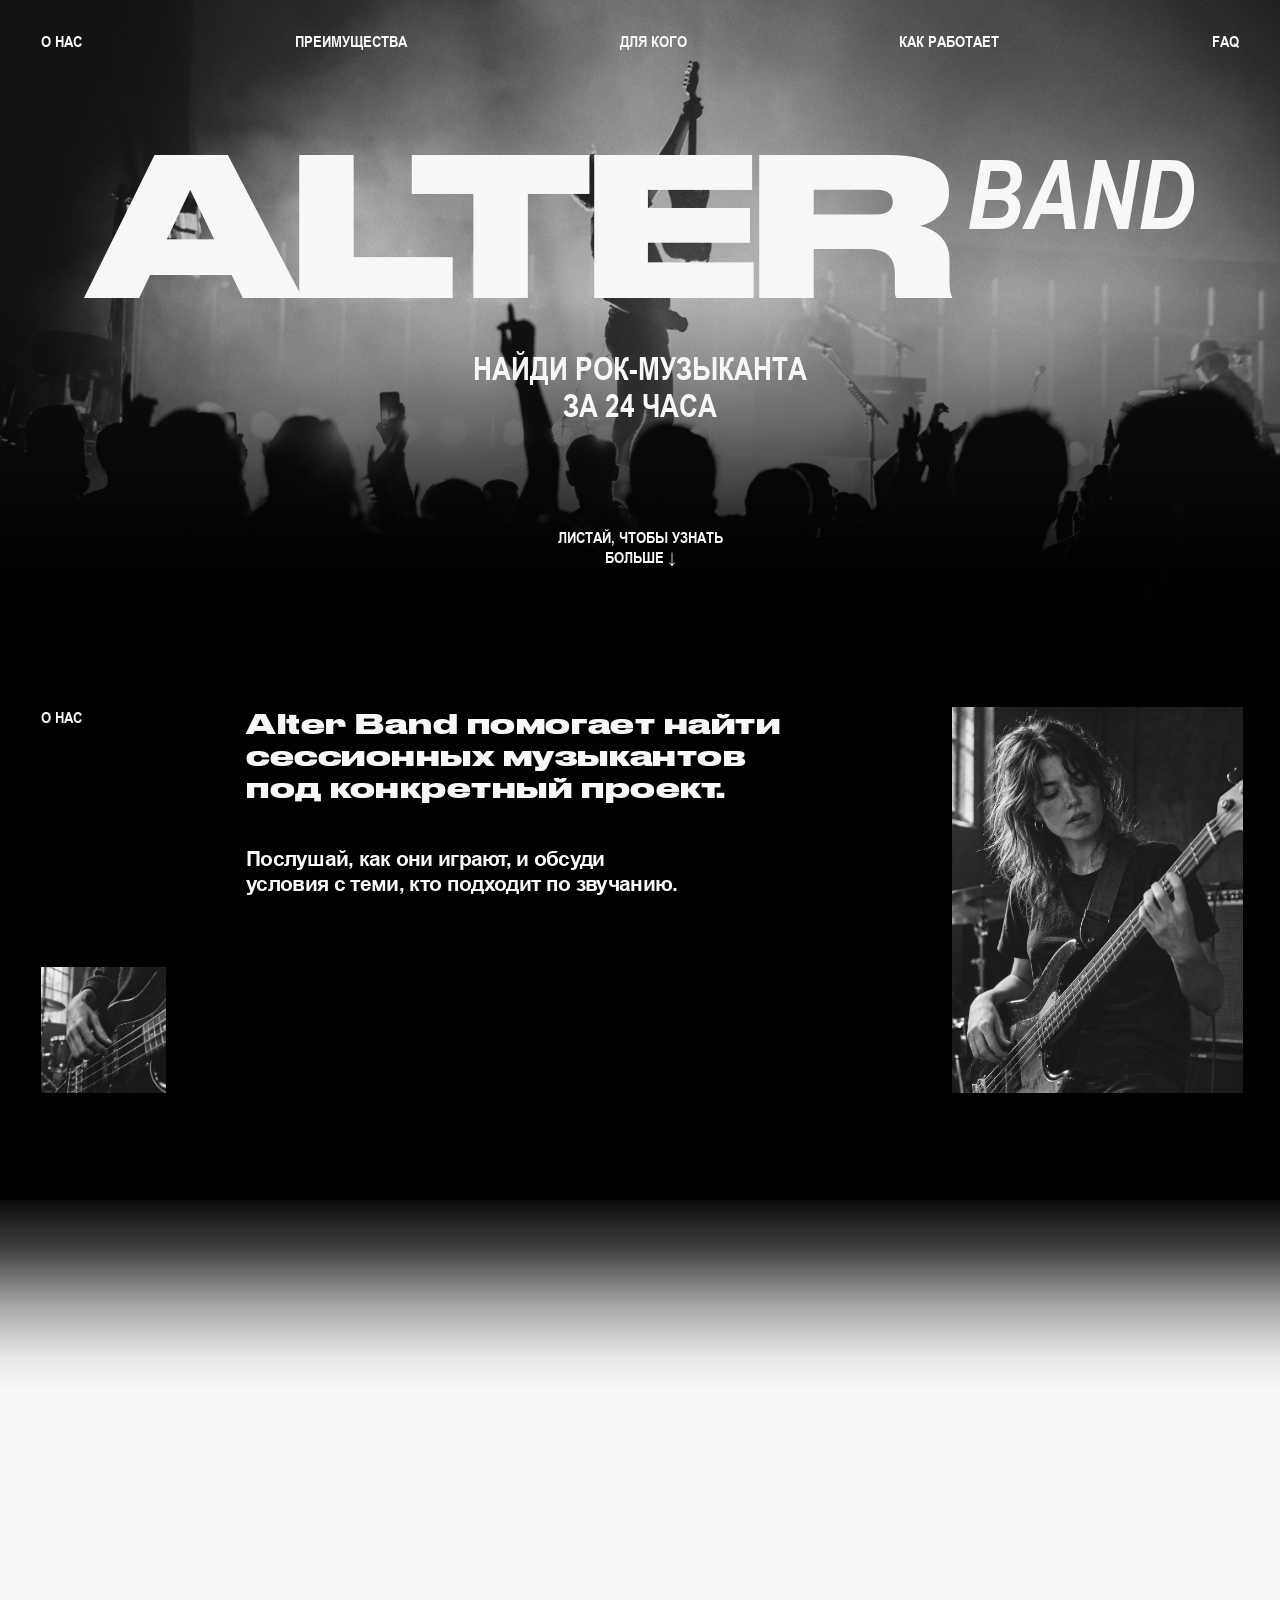
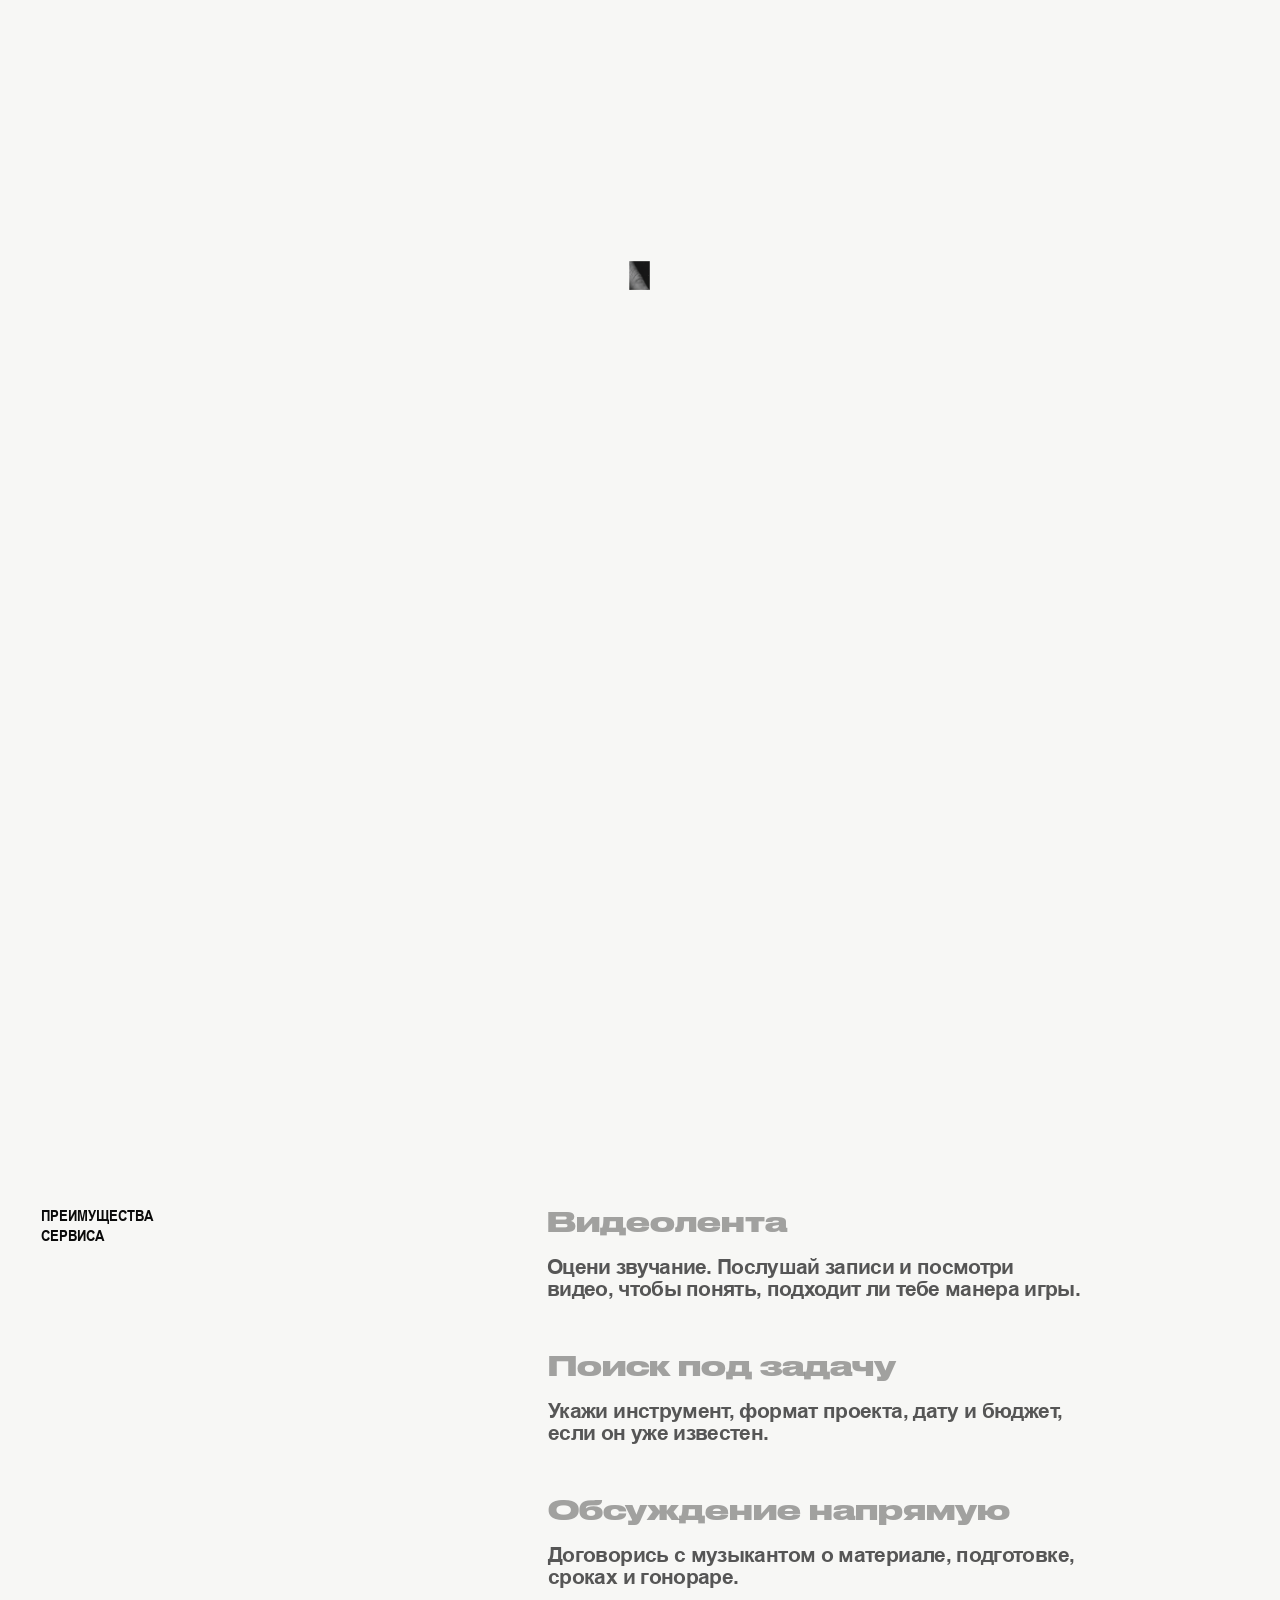
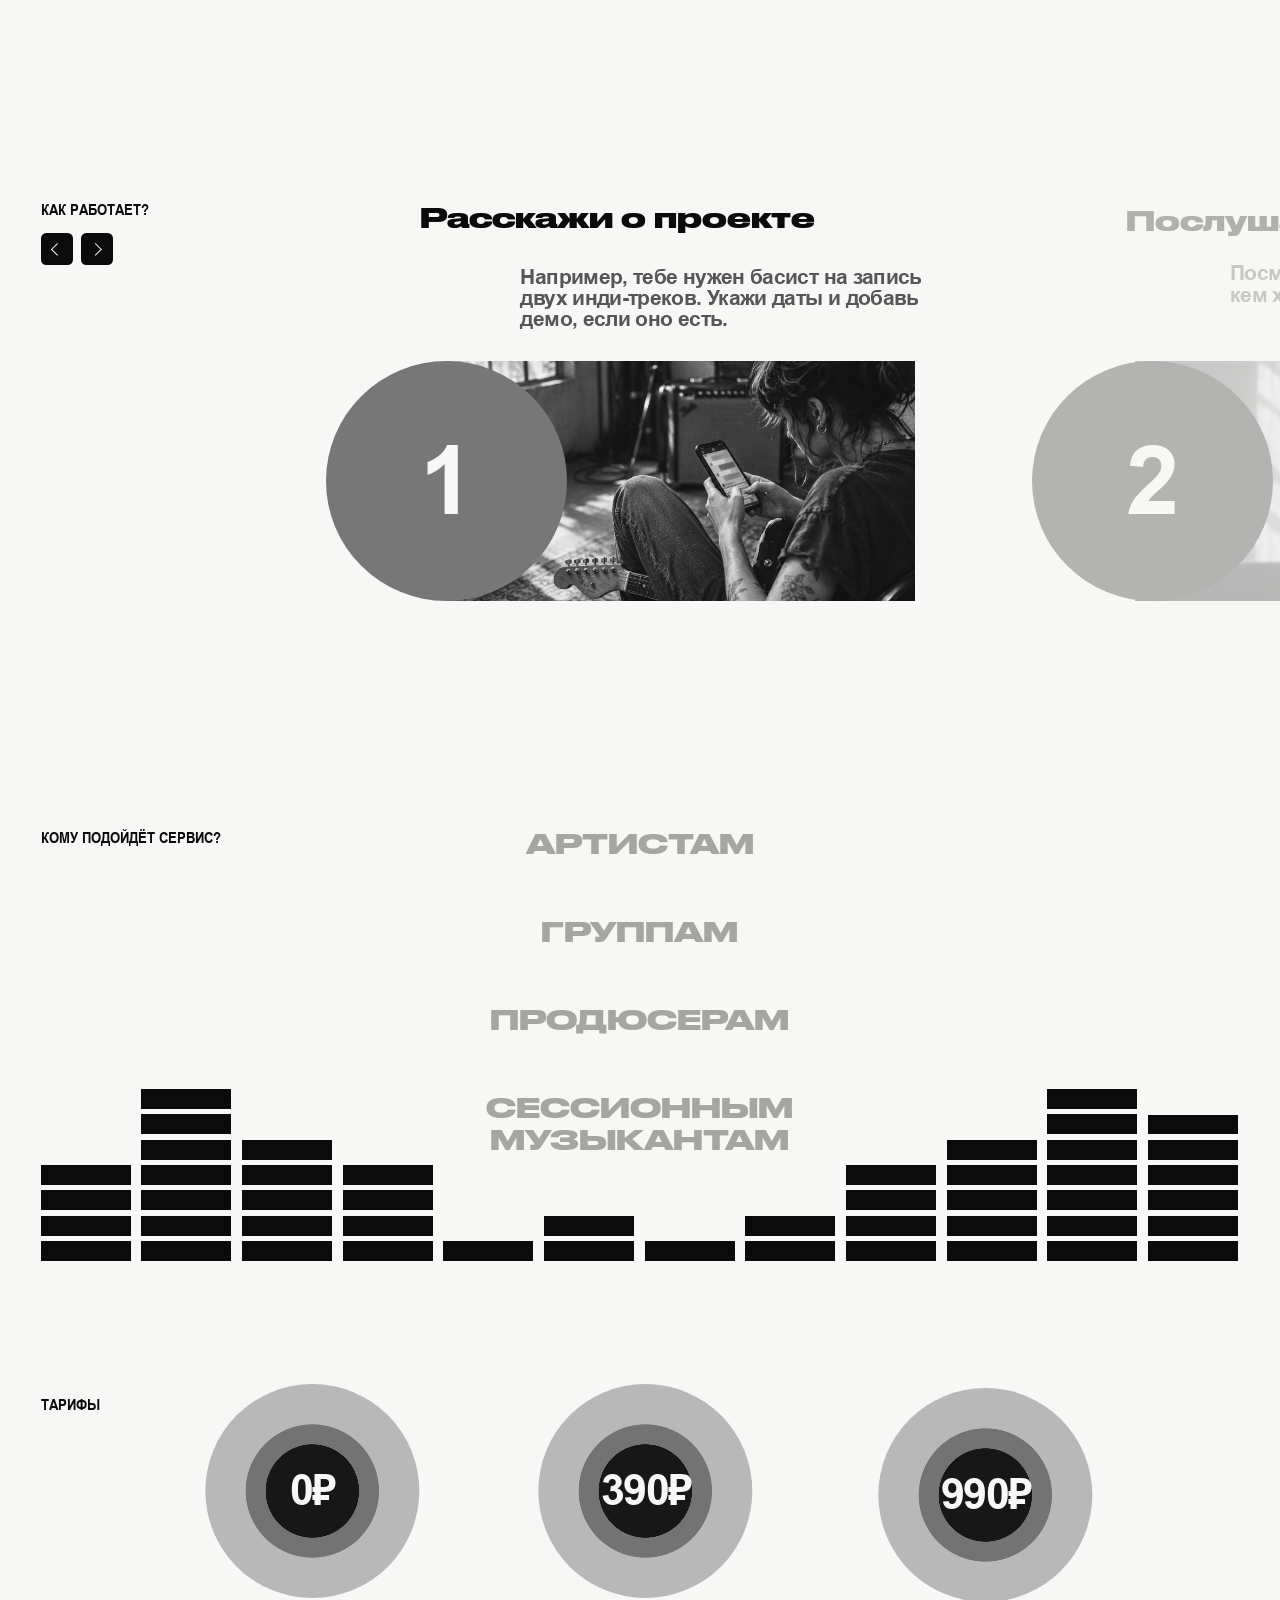
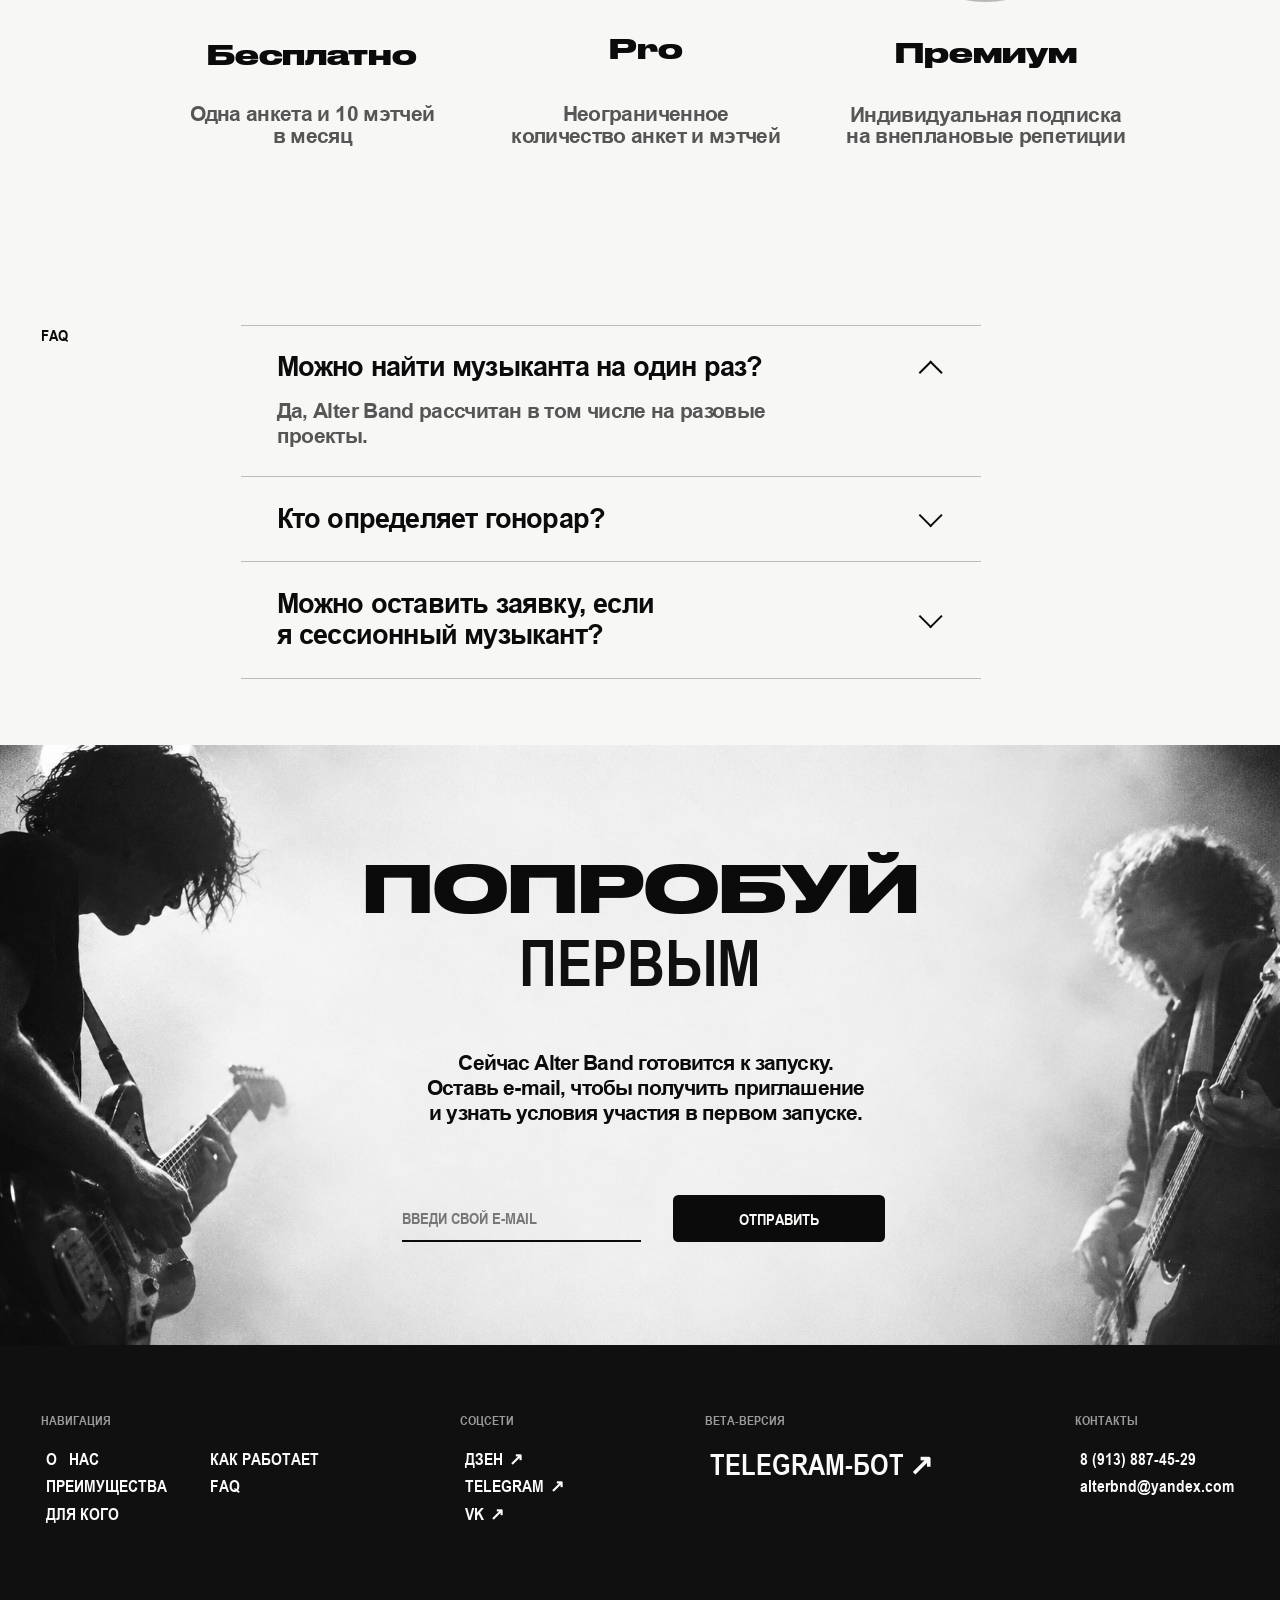
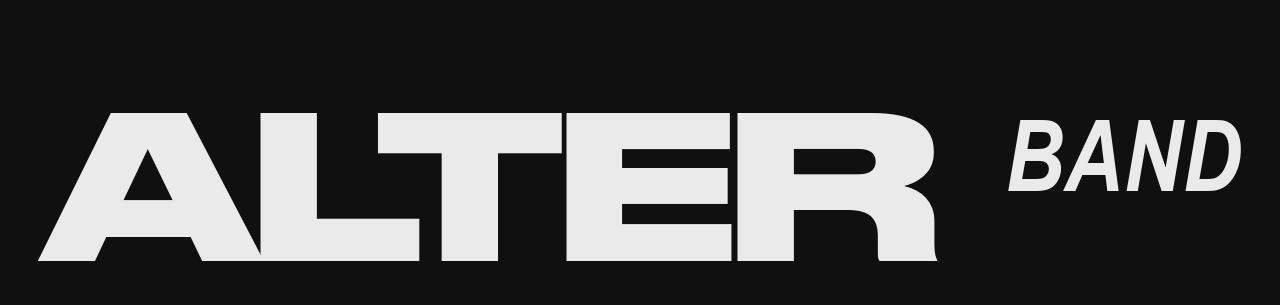
==== index.html @ c3a48824 "form" ====
<!doctype html>
<html lang="ru">
  <head>
    <meta charset="UTF-8" />
    <meta name="viewport" content="width=device-width, initial-scale=1.0" />
    <meta
      name="description"
      content="Alter Band помогает найти сессионного рок-музыканта для записи или концерта за 24 часа."
    />
    <link rel="canonical" href="https://alterband.ru/" />
    <link rel="icon" href="favicon.svg" type="image/svg+xml" />
    <link rel="stylesheet" href="style.css" />
    <title>Alter Band — поиск сессионных рок-музыкантов</title>
  </head>
  <body>
    <header class="hero" id="top">
      <nav class="nav container" aria-label="Основная навигация">
        <div class="nav__links" id="mobile-menu">
          <a href="#about">О нас</a>
          <a href="#benefits">Преимущества</a>
          <a href="#audience">Для кого</a>
          <a href="#process">Как работает</a>
          <a href="#faq">FAQ</a>
        </div>
        <div class="nav__actions">
          <a class="nav__cta" href="#signup">Попробовать</a>
          <button
            class="nav__toggle"
            type="button"
            aria-expanded="false"
            aria-controls="mobile-menu"
          >
            Меню
          </button>
        </div>
      </nav>
      <div class="hero__content container">
        <div class="wordmark" aria-label="Alter Band">
          <span>Alter</span><i>Band</i>
        </div>
        <h1>Найди рок-музыканта<br />за 24 часа</h1>
        <a class="hero__scroll" href="#about">Листай, чтобы узнать больше ↓</a>
        <button class="hero__listen" type="button" aria-label="Слушать">
          <span aria-hidden="true"></span>Слушать
        </button>
      </div>
    </header>

    <main>
      <section class="section section--dark" id="about">
        <div class="container section-grid">
          <p class="eyebrow">О нас</p>
          <div class="section-copy">
            <h2>
              <span>Alter Band помогает найти</span>
              <span>сессионных музыкантов</span>
              <span>под конкретный проект.</span>
            </h2>
            <p>
              <span>Послушай, как они играют, и обсуди</span>
              <span>условия с теми, кто подходит по звучанию.</span>
            </p>
          </div>
          <div class="about-images">
            <img class="about-images__detail" src="images/about-detail.png" alt="Музыкант на сцене" />
            <img class="about-images__main" src="images/about-musician.png" alt="Гитаристка выступает на сцене" />
          </div>
        </div>
      </section>

      <section class="section problem">
        <div class="problem__sticky">
          <div class="container problem__inner">
            <h2><span>Спасаем</span><span>концерты</span></h2>
            <div class="problem__media" role="img" aria-label="Гитарист выступает на концерте">
              <img src="images/about-detail.png" alt="" aria-hidden="true" />
              <img src="images/audience-musician.png" alt="" aria-hidden="true" />
              <img src="images/benefits-musician.png" alt="" aria-hidden="true" />
              <img class="is-current" src="images/concert-musician.png" alt="" aria-hidden="true" />
            </div>
            <p>Знакомые заняты. А концерт уже через неделю.... найти музыканта<br />и договориться всё ещё нужно.</p>
          </div>
        </div>
      </section>

      <section class="section" id="benefits">
        <div class="container">
          <p class="eyebrow">Преимущества<br />сервиса</p>
          <div class="features">
            <article class="feature feature--image">
              <img src="images/benefits-musician.png" alt="Музыкант играет на сцене" />
              <div>
                <h3>Видеолента</h3>
                <p>
                  <span>Оцени звучание. Послушай записи и посмотри</span>
                  <span>видео, чтобы понять, подходит ли тебе манера игры.</span>
                </p>
              </div>
            </article>
            <article class="feature">
              <img src="images/step-listen.png" alt="Музыкант играет на гитаре" />
              <h3>Поиск под задачу</h3>
              <p>Укажи инструмент, формат проекта, дату и бюджет, если он уже известен.</p>
            </article>
            <article class="feature">
              <img src="images/step-agreement.png" alt="Музыканты выступают вместе" />
              <h3>Обсуждение напрямую</h3>
              <p>Договорись с музыкантом о материале, подготовке, сроках и гонораре.</p>
            </article>
          </div>
        </div>
      </section>

      <section class="section" id="process">
        <div class="container">
          <p class="eyebrow">Как работает?</p>
          <div class="steps" tabindex="0" aria-label="Этапы работы сервиса">
            <article class="step">
              <span class="step__number">1</span>
              <h3>Расскажи о проекте</h3>
              <p>Например, тебе нужен басист на запись двух инди-треков. Укажи даты и добавь демо, если оно есть.</p>
              <img src="images/step-project.png" alt="Музыканты обсуждают проект" />
            </article>
            <article class="step">
              <span class="step__number">2</span>
              <h3>Послушай музыкантов</h3>
              <p>Посмотри примеры игры и выбери, с кем хочешь обсудить проект.</p>
              <img src="images/step-listen.png" alt="Музыкант играет на гитаре" />
            </article>
            <article class="step">
              <span class="step__number">3</span>
              <h3>Договорись об условиях</h3>
              <p>Сверьте даты, объём работы и гонорар.</p>
              <img src="images/step-agreement.png" alt="Рок-группа выступает на сцене" />
            </article>
          </div>
          <div class="slider-controls" aria-label="Управление слайдером">
            <button class="slider-control slider-control--prev" type="button" aria-label="Предыдущий этап"><span aria-hidden="true"></span></button>
            <button class="slider-control slider-control--next" type="button" aria-label="Следующий этап"><span aria-hidden="true"></span></button>
          </div>
        </div>
      </section>

      <section class="section section--dark" id="audience">
        <div class="container audience">
          <p class="eyebrow">Кому подойдёт сервис?</p>
          <div class="audience__content">
            <div class="audience__list">
              <p class="audience__option" data-image="images/audience-musician.png" data-alt="Артист выступает с микрофоном">Артистам</p>
              <p class="audience__option" data-image="images/concert-musician.png" data-alt="Гитарист выступает с группой">Группам</p>
              <p class="audience__option" data-image="images/about-musician.png" data-alt="Музыкант записывает басовую партию">Продюсерам</p>
              <p class="audience__option" data-image="images/benefits-musician.png" data-alt="Барабанщица играет на установке">Сессионным музыкантам</p>
            </div>
            <div class="audience__preview" aria-live="polite">
              <img src="images/audience-musician.png" alt="Артист выступает с микрофоном" />
            </div>
          </div>
          <div class="audience__equalizer" aria-hidden="true">
            <i style="--a: 4; --b: 6; --c: 5; --d: 7"></i><i style="--a: 7; --b: 5; --c: 6; --d: 4"></i><i style="--a: 5; --b: 7; --c: 4; --d: 6"></i>
            <i style="--a: 4; --b: 3; --c: 6; --d: 5"></i><i style="--a: 1; --b: 2; --c: 1; --d: 2"></i><i style="--a: 2; --b: 1; --c: 2; --d: 1"></i>
            <i style="--a: 1; --b: 2; --c: 1; --d: 2"></i><i style="--a: 2; --b: 1; --c: 2; --d: 1"></i><i style="--a: 4; --b: 6; --c: 3; --d: 5"></i>
            <i style="--a: 5; --b: 4; --c: 7; --d: 6"></i><i style="--a: 7; --b: 5; --c: 6; --d: 4"></i><i style="--a: 6; --b: 7; --c: 4; --d: 5"></i>
          </div>
        </div>
      </section>

      <section class="section" id="pricing">
        <div class="container">
          <p class="eyebrow">Тарифы</p>
          <div class="prices" tabindex="0" aria-label="Карусель тарифов">
            <article>
              <p class="price">0₽</p>
              <h3>Бесплатно</h3>
              <p>Одна анкета и 10 мэтчей<br />в месяц</p>
            </article>
            <article>
              <p class="price">390₽</p>
              <h3>Pro</h3>
              <p>Неограниченное<br />количество анкет и мэтчей</p>
            </article>
            <article>
              <p class="price">990₽</p>
              <h3>Премиум</h3>
              <p>Индивидуальная подписка<br />на внеплановые репетиции</p>
            </article>
          </div>
          <div class="pricing-controls" aria-label="Управление каруселью тарифов">
            <button class="pricing-control pricing-control--prev" type="button" aria-label="Предыдущий тариф"><span aria-hidden="true"></span></button>
            <button class="pricing-control pricing-control--next" type="button" aria-label="Следующий тариф"><span aria-hidden="true"></span></button>
          </div>
        </div>
      </section>

      <section class="section" id="faq">
        <div class="container faq">
          <p class="eyebrow">FAQ</p>
          <details name="faq" open>
            <summary>Можно найти музыканта на один раз?</summary>
            <p>Да, Alter Band рассчитан в том числе на разовые проекты.</p>
          </details>
          <details name="faq">
            <summary>Кто определяет гонорар?</summary>
            <p>Артист и музыкант обсуждают сумму и условия оплаты напрямую.</p>
          </details>
          <details name="faq">
            <summary>Можно оставить заявку, если<br />я сессионный музыкант?</summary>
            <p>Да. Оставь свои контакты, и мы расскажем об условиях участия в первом запуске.</p>
          </details>
        </div>
      </section>

      <section class="signup" id="signup">
        <img src="images/signup-background.png" alt="Музыканты выступают на сцене" />
        <div class="signup__content container">
          <h2><strong>Попробуй</strong><span>Первым</span></h2>
          <p>Сейчас Alter Band готовится к запуску.<br />Оставь e-mail, чтобы получить приглашение<br />и узнать условия участия в первом запуске.</p>
          <form
            class="signup__form"
            action="https://formspree.io/f/myewknar"
            method="post"
            novalidate
          >
            <label class="sr-only" for="email">E-mail</label>
            <input id="email" name="email" type="email" autocomplete="email" aria-describedby="form-status" placeholder="Введи свой e-mail" required />
            <button type="submit">Отправить</button>
            <p class="form-status" id="form-status" aria-live="polite"></p>
          </form>
        </div>
      </section>
    </main>

    <footer class="footer">
      <div class="footer__links">
        <nav class="footer__nav" aria-label="Навигация в подвале">
          <p>Навигация</p>
          <div class="footer__nav-columns">
            <div>
              <a href="#about">О&nbsp; нас</a>
              <a href="#benefits">Преимущества</a>
              <a href="#audience">Для кого</a>
            </div>
            <div>
              <a href="#process">Как работает</a>
              <a href="#faq">FAQ</a>
            </div>
          </div>
        </nav>
        <div class="footer__socials">
          <p>Соцсети</p>
          <a href="https://dzen.ru/id/6ae25464f3d703645be7f0e9" target="_blank" rel="noopener noreferrer">Дзен <span aria-hidden="true">↗</span></a>
          <a href="https://web.telegram.org/a/#-1004344284342" target="_blank" rel="noopener noreferrer">Telegram <span aria-hidden="true">↗</span></a>
          <a href="https://vk.ru/alter_band" target="_blank" rel="noopener noreferrer">VK <span aria-hidden="true">↗</span></a>
        </div>
        <div class="footer__beta">
          <p>Beta-версия</p>
          <a class="footer__beta-link" href="https://web.telegram.org/a/#9233189927" target="_blank" rel="noopener noreferrer">Telegram-бот <span aria-hidden="true">↗</span></a>
        </div>
        <div class="footer__contacts">
          <p>Контакты</p>
          <a href="tel:+79138874529">8 (913) 887-45-29</a>
          <a href="mailto:alterbnd@yandex.com">alterbnd@yandex.com</a>
        </div>
      </div>
      <a class="footer__logo" href="#top" aria-label="Alter Band, наверх"><span>Alter</span><i>Band</i></a>
    </footer>

    <a class="compact-logo" href="#top" aria-label="Alter Band, наверх">
      <img src="images/logo.svg" alt="" />
    </a>
    <span class="custom-cursor" aria-hidden="true"></span>
    <script src="script.js"></script>
  </body>
</html>
---- style.css ----
@font-face {
  font-family: 'Druk Wide Cyr';
  src:
    url('fonts/drukwidecyr-bold.woff2') format('woff2'),
    url('fonts/drukwidecyr-bold.woff') format('woff');
  font-weight: 700;
  font-style: normal;
  font-display: swap;
}

@font-face {
  font-family: 'Arial Narrow';
  src:
    url('fonts/arialnarrow_bold.woff2') format('woff2'),
    url('fonts/arialnarrow_bold.woff') format('woff');
  font-weight: 700;
  font-style: normal;
  font-display: swap;
}

@font-face {
  font-family: 'Arial';
  src: url('fonts/arialBold.woff') format('woff');
  font-weight: 700;
  font-style: normal;
  font-display: swap;
}

@font-face {
  font-family: 'Arial Narrow';
  src:
    url('fonts/arialnarrow_bolditalic.woff2') format('woff2'),
    url('fonts/arialnarrow_bolditalic.woff') format('woff');
  font-weight: 700;
  font-style: italic;
  font-display: swap;
}

:root {
  --black: #0b0b0b;
  --white: #f7f7f5;
  --gray: #b8b8b5;
  --line: #d8d8d4;
  --max: 1180px;
  --page-gutter: 3.1770833vw;
}

* {
  box-sizing: border-box;
}

html {
  scroll-behavior: smooth;
}

body {
  margin: 0;
  color: var(--black);
  background-color: var(--white);
  font-family: Arial, sans-serif;
  font-weight: 700;
}

h1,
h2,
h3,
.wordmark {
  font-family: 'Druk Wide Cyr', Arial, sans-serif;
  font-weight: 700;
}

img {
  display: block;
  max-width: 100%;
  border-radius: 0;
}

a {
  color: inherit;
  text-decoration: none;
}

.custom-cursor {
  --cursor-x: -100px;
  --cursor-y: -100px;
  --cursor-scale: 1;
  position: fixed;
  top: 0;
  left: 0;
  z-index: 2147483647;
  display: none;
  width: 32px;
  height: 32px;
  background: #fff;
  border-radius: 50%;
  opacity: 0;
  pointer-events: none;
  transform: translate3d(var(--cursor-x), var(--cursor-y), 0)
    translate(-50%, -50%) scale(var(--cursor-scale));
  transform-origin: center;
  transition: opacity 120ms ease;
  mix-blend-mode: difference;
  clip-path: circle(50%);
  will-change: transform;
}

@media (hover: hover) and (pointer: fine) {
  html.custom-cursor-active,
  html.custom-cursor-active body,
  html.custom-cursor-active body * {
    cursor: none !important;
  }

  .custom-cursor {
    display: block;
  }

  .custom-cursor.is-visible {
    opacity: 1;
  }

  .custom-cursor.is-down {
    --cursor-scale: 0.72;
  }
}

button,
input {
  font: inherit;
}

.container {
  width: calc(100% - var(--page-gutter) - var(--page-gutter));
  max-width: none;
  margin-inline: auto;
}

.nav {
  position: relative;
  z-index: 5;
  display: flex;
  justify-content: space-between;
  gap: 24px;
  padding-block: 28px;
  font-family: 'Arial Narrow', Arial, sans-serif;
  font-size: 13px;
  font-weight: 700;
  text-transform: uppercase;
}

.nav__links {
  display: contents;
}

.nav__toggle {
  display: none;
}

.nav__actions {
  display: none;
}

.compact-logo {
  position: fixed;
  top: 24px;
  left: var(--page-gutter);
  z-index: 49;
  display: flex;
  width: 180px;
  color: #fff;
  opacity: 0;
  visibility: hidden;
  transform: scale(0.7);
  transform-origin: left center;
  mix-blend-mode: difference;
  transition:
    opacity 180ms ease,
    visibility 180ms ease,
    transform 240ms ease;
  pointer-events: none;
}

.compact-logo img {
  width: 100%;
  height: auto;
}

.hero {
  position: relative;
  height: 46.875vw;
  min-height: 0;
  overflow: hidden;
  color: var(--white);
  background-color: var(--black);
  background-image: url('images/backSection1.png');
  background-position: center;
  background-repeat: no-repeat;
  background-size: cover;
}

.hero::after {
  display: none;
}

.hero__image,
.hero__overlay {
  position: absolute;
  inset: 0;
  width: 100%;
  height: 100%;
  object-fit: cover;
}

.hero__overlay {
  opacity: 0.72;
}

.hero__content {
  position: absolute;
  inset: 0;
  z-index: 2;
  display: block;
  width: 100%;
  max-width: none;
  min-height: 0;
  margin: 0;
  text-align: center;
}

.wordmark {
  display: flex;
  align-items: flex-start;
  justify-content: center;
  font-weight: 700;
  line-height: 0.78;
  text-transform: uppercase;
}

.wordmark span {
  font-size: clamp(5.5rem, 18vw, 14rem);
  letter-spacing: -0.09em;
}

.wordmark i {
  font-family: 'Arial Narrow', Arial, sans-serif;
  margin: 0.1em 0 0 0.12em;
  font-size: clamp(1.7rem, 5vw, 4.5rem);
}

.hero .wordmark {
  position: absolute;
  top: 8.0729167vw;
  left: 6.8229167vw;
  display: block;
  font-weight: 700;
  line-height: normal;
  text-align: left;
  text-transform: uppercase;
}

.hero .wordmark span {
  display: block;
  font-size: 14.9903125vw;
  line-height: normal;
  letter-spacing: -0.7495156vw;
}

.hero .wordmark i {
  position: absolute;
  top: 2.859375vw;
  left: 68.6182292vw;
  font-family: 'Arial Narrow', Arial, sans-serif;
  width: 17.6840104vw;
  margin: 0;
  font-size: 7.4673958vw;
  line-height: normal;
}

.hero h1 {
  position: absolute;
  top: 27.3598958vw;
  left: 50%;
  width: max-content;
  margin: 0;
  transform: translateX(-50%);
  font-family: 'Arial Narrow', Arial, sans-serif;
  font-size: 2.5vw;
  line-height: normal;
  text-transform: uppercase;
}

.hero__scroll {
  position: absolute;
  top: 41.1458333vw;
  left: 50%;
  width: 17.34375vw;
  transform: translateX(-50%);
  font-family: 'Arial Narrow', Arial, sans-serif;
  font-size: 1.25vw;
  line-height: normal;
  font-weight: 700;
  text-transform: uppercase;
}

.hero__listen {
  position: absolute;
  top: 41.3541667vw;
  left: 88.75vw;
  display: none;
  align-items: center;
  justify-content: center;
  gap: 0.625vw;
  width: 8.75vw;
  height: 2.4479167vw;
  padding: 0;
  border: 0;
  border-radius: 0.4166667vw;
  color: var(--black);
  background: #ccc;
  font-family: 'Arial Narrow', Arial, sans-serif;
  font-size: 1.25vw;
  font-weight: 700;
  text-transform: uppercase;
  cursor: pointer;
  transition:
    color 180ms ease,
    background-color 180ms ease,
    transform 180ms ease;
}

@media (hover: hover) and (pointer: fine) {
  .hero__listen:hover {
    color: var(--white);
    background: var(--black);
    transform: translateX(-50%) translateY(-2px);
  }
}

.hero__listen span {
  width: 0;
  height: 0;
  border-top: 0.6510417vw solid transparent;
  border-bottom: 0.6510417vw solid transparent;
  border-left: 1.09375vw solid var(--black);
}

.hero .nav {
  position: absolute;
  top: 2.3958333vw;
  right: var(--page-gutter);
  left: var(--page-gutter);
  z-index: 5;
  width: auto;
  max-width: none;
  margin: 0;
  padding: 0;
  transform: none;
  font-size: 1.25vw;
  line-height: normal;
}

@media (min-width: 601px) {
  .hero .nav.is-compact {
    position: fixed;
    top: 24px;
    right: var(--page-gutter);
    left: auto;
    z-index: 50;
    display: block;
    width: auto;
    transform: none;
  }

  .hero .nav.is-compact .nav__links {
    position: absolute;
    top: calc(100% + 10px);
    right: 0;
    display: flex;
    width: 290px;
    padding: 22px;
    border: 1px solid rgb(0 0 0 / 14%);
    border-radius: 8px;
    color: var(--black);
    background: #f0efeb;
    flex-direction: column;
    gap: 0;
    opacity: 0;
    visibility: hidden;
    transform: translateY(-10px) scale(0.96);
    transform-origin: top right;
    transition: none;
    pointer-events: none;
  }

  .hero .nav.is-compact.is-menu-ready .nav__links {
    transition:
      opacity 180ms ease,
      visibility 180ms ease,
      transform 180ms ease;
  }

  .hero .nav.is-compact .nav__links a {
    padding-block: 11px;
    font-size: 16px;
    line-height: 1.1;
    text-align: left;
  }

  .hero .nav.is-compact .nav__links a + a {
    border-top: 1px solid rgb(0 0 0 / 13%);
  }

  .hero .nav.is-compact.is-open .nav__links {
    opacity: 1;
    visibility: visible;
    transform: translateY(0) scale(1);
    pointer-events: auto;
  }

  .hero .nav.is-compact .nav__actions {
    display: flex;
    gap: 10px;
  }

  .hero .nav.is-compact .nav__cta,
  .hero .nav.is-compact .nav__toggle {
    display: grid;
    height: 52px;
    padding: 0 22px;
    border: 0;
    border-radius: 6px;
    color: var(--black);
    background: #f0efeb;
    place-items: center;
    font-family: Arial, sans-serif;
    font-size: 14px;
    font-weight: 700;
    text-transform: uppercase;
    cursor: pointer;
    transition:
      color 180ms ease,
      background-color 180ms ease,
      transform 180ms ease;
    animation: compact-menu-arrive 240ms ease both;
  }

  .hero .nav.is-compact .nav__toggle {
    width: 98px;
  }

  @media (hover: hover) and (pointer: fine) {
    .hero .nav.is-compact .nav__cta:hover,
    .hero .nav.is-compact .nav__toggle:hover {
      color: var(--white);
      background: var(--black);
      transform: translateY(-2px);
    }
  }

  .compact-logo.is-visible {
    opacity: 1;
    visibility: visible;
    transform: scale(1);
    pointer-events: auto;
  }

  .hero .nav.is-compact .nav__cta:focus-visible,
  .hero .nav.is-compact .nav__toggle:focus-visible {
    outline: 0;
    box-shadow: inset 0 -2px 0 currentColor;
  }
}

@keyframes compact-menu-arrive {
  from {
    opacity: 0;
    transform: scale(0.7);
  }

  to {
    opacity: 1;
    transform: scale(1);
  }
}

.section {
  padding-block: clamp(80px, 11vw, 150px);
}

.section--dark,
.footer {
  color: var(--white);
  background: var(--black);
}

.eyebrow {
  margin: 0 0 48px;
  font-family: 'Arial Narrow', Arial, sans-serif;
  font-size: 13px;
  font-weight: 700;
  text-transform: uppercase;
}

.section-grid {
  display: grid;
  grid-template-columns: 130px minmax(0, 1fr) minmax(280px, 0.7fr);
  gap: 48px;
}

.section-copy h2,
.audience h2 {
  margin: 0;
  font-size: clamp(2rem, 4vw, 4rem);
  line-height: 1.04;
  text-transform: uppercase;
}

.section-copy p {
  max-width: 620px;
  margin-top: 56px;
  font-size: clamp(1.2rem, 2vw, 2rem);
  line-height: 1.25;
}

.about-images {
  display: grid;
  gap: 24px;
}

.about-images__main {
  width: 100%;
  aspect-ratio: 3 / 4;
  object-fit: cover;
}

.about-images__detail {
  width: 130px;
  aspect-ratio: 1;
  object-fit: cover;
}

#about {
  position: relative;
  height: 46.875vw;
  min-height: 0;
  padding: 0;
  color: var(--white);
  background: #010101;
}

#about .section-grid {
  position: absolute;
  inset: 0;
  display: block;
  width: 100%;
  max-width: none;
  margin: 0;
}

#about .eyebrow {
  position: absolute;
  top: 8.3333333vw;
  left: var(--page-gutter);
  margin: 0;
  font-size: 1.25vw;
  line-height: normal;
}

#about .section-copy h2 {
  position: absolute;
  top: 8.3333333vw;
  left: 19.21875vw;
  width: 40.9895833vw;
  margin: 0;
  font-size: 2.0833333vw;
  line-height: normal;
  letter-spacing: 0.02em;
  text-transform: none;
}

#about .section-copy p {
  position: absolute;
  top: 19.2708333vw;
  left: 19.21875vw;
  width: 35.3125vw;
  max-width: none;
  margin: 0;
  font-family: Arial, sans-serif;
  font-size: 1.6666667vw;
  line-height: normal;
  letter-spacing: -0.05vw;
}

#about .section-copy h2 span,
#about .section-copy p span {
  display: block;
  width: max-content;
  white-space: nowrap;
  transform-origin: left top;
}

#about .section-copy h2 span:nth-child(1) {
  transform: none;
}

#about .section-copy h2 span:nth-child(2) {
  transform: none;
}

#about .section-copy h2 span:nth-child(3) {
  transform: none;
}

#about .section-copy p span:nth-child(1) {
  transform: scaleX(0.9922223);
}

#about .section-copy p span:nth-child(2) {
  transform: scaleX(0.9973422);
}

#about .about-images {
  display: contents;
}

#about .about-images__detail {
  position: absolute;
  top: 28.6979167vw;
  left: var(--page-gutter);
  width: 9.7916667vw;
  height: 9.7916667vw;
  object-fit: cover;
}

#about .about-images__main {
  position: absolute;
  top: 8.3333333vw;
  left: 74.375vw;
  width: 22.7083333vw;
  height: 30.15625vw;
  object-fit: cover;
}

.problem {
  --problem-left-x: -62vw;
  --problem-right-x: 62vw;
  --problem-media-inset-y: 44%;
  --problem-media-inset-x: 46%;
  --problem-media-scale: 0.82;
  --problem-media-y: 48vh;
  --problem-copy-opacity: 0;
  --problem-copy-y: 3vw;
  position: relative;
  height: calc(100vh + 46.875vw);
  min-height: 0;
  padding: 0;
  background: transparent;
}

.problem::before {
  position: absolute;
  top: 0;
  right: 0;
  left: 0;
  z-index: 0;
  height: clamp(180px, 15vw, 300px);
  content: '';
  background: linear-gradient(
    to bottom,
    var(--black) 0%,
    #3f3f3f 25%,
    #a7a7a7 55%,
    #e8e8e8 82%,
    var(--white) 100%
  );
  pointer-events: none;
}

.problem__sticky {
  position: sticky;
  top: 0;
  z-index: 1;
  height: 100vh;
  overflow: hidden;
}

.problem__inner {
  position: absolute;
  inset: 0;
  display: block;
  width: 100%;
  max-width: none;
  margin: 0;
}

.problem h2 {
  display: contents;
  margin: 0;
  text-transform: uppercase;
}

.problem h2 span {
  position: absolute;
  top: 16.5104167vw;
  z-index: 1;
  font-size: 4.4791667vw;
  line-height: normal;
  white-space: nowrap;
  will-change: transform;
}

.problem h2 span:first-child {
  left: 7.4479167vw;
  transform: translate3d(var(--problem-left-x), 0, 0);
}

.problem h2 span:last-child {
  left: 56.6666667vw;
  transform: translate3d(var(--problem-right-x), 0, 0);
}

.problem__media {
  position: absolute;
  top: 7.96875vw;
  left: 38.3072917vw;
  width: 23.3854167vw;
  height: 22.1354167vw;
  overflow: hidden;
  clip-path: inset(var(--problem-media-inset-y) var(--problem-media-inset-x));
  transform: translate3d(0, var(--problem-media-y), 0)
    scale(var(--problem-media-scale));
  transform-origin: center;
  will-change: clip-path, transform;
}

.problem__media img {
  position: absolute;
  inset: 0;
  width: 100%;
  height: 100%;
  object-fit: cover;
  opacity: 0;
  transition: opacity 140ms ease;
}

.problem__media img.is-current {
  opacity: 1;
}

.problem p {
  position: absolute;
  top: 31.9791667vw;
  left: 50%;
  width: 31.9791667vw;
  max-width: none;
  margin: 0;
  opacity: var(--problem-copy-opacity);
  transform: translate(-50%, var(--problem-copy-y));
  font-family: Arial, sans-serif;
  font-size: 1.6666667vw;
  line-height: normal;
  letter-spacing: -0.05vw;
  text-align: center;
  will-change: opacity, transform;
}

.features {
  border-top: 1px solid var(--line);
}

.feature {
  display: grid;
  grid-template-columns: 1fr 1.8fr;
  gap: 70px;
  min-height: 190px;
  padding: 40px 0;
  align-items: start;
  border-bottom: 1px solid var(--line);
}

.feature--image {
  grid-template-columns: 0.7fr 1.8fr;
}

.feature img {
  width: 230px;
  height: 260px;
  margin-top: -65px;
  object-fit: cover;
}

.feature h3,
.step h3,
.prices h3 {
  margin: 0 0 18px;
  font-size: clamp(1.6rem, 3vw, 2.5rem);
  text-transform: uppercase;
}

.feature p,
.step p,
.prices article > p:last-child {
  max-width: 650px;
  margin: 0;
  color: #555;
  font-size: clamp(1.05rem, 1.8vw, 1.5rem);
  line-height: 1.35;
}

#benefits {
  position: relative;
  height: 46.875vw;
  min-height: 0;
  padding: 0;
  background: transparent;
}

#benefits > .container {
  position: absolute;
  inset: 0;
  width: 100%;
  max-width: none;
  margin: 0;
}

#benefits > .container > .eyebrow {
  position: absolute;
  top: 8.2291667vw;
  left: var(--page-gutter);
  z-index: 2;
  margin: 0;
  font-size: 1.25vw;
  line-height: normal;
}

#benefits .features {
  display: contents;
  border: 0;
}

#benefits .feature {
  position: absolute;
  left: 0;
  display: block;
  width: 100%;
  height: 11.25vw;
  min-height: 0;
  padding: 0;
  border: 0;
  background: transparent;
}

#benefits .feature:nth-child(1) {
  top: 6.5625vw;
}

#benefits .feature:nth-child(2) {
  top: 17.8125vw;
}

#benefits .feature:nth-child(3) {
  top: 29.0625vw;
}

#benefits .feature h3 {
  position: absolute;
  top: 1.6666667vw;
  left: 42.8125vw;
  width: 40.9895833vw;
  margin: 0;
  font-size: 2.0833333vw;
  line-height: normal;
  text-transform: none;
  white-space: nowrap;
  color: rgb(0 0 0 / 35%);
  transition: color 180ms ease;
}

#benefits .feature.is-active h3 {
  color: var(--black);
}

#benefits .feature:first-child h3,
#benefits .feature:first-child p {
  left: 42.7083333vw;
}

#benefits .feature p {
  position: absolute;
  top: 5.7291667vw;
  left: 42.8125vw;
  width: 42.34375vw;
  max-width: none;
  margin: 0;
  color: rgb(0 0 0 / 65%);
  font-family: Arial, sans-serif;
  font-size: 1.6666667vw;
  line-height: 1;
  letter-spacing: -0.05vw;
}

#benefits .feature img {
  position: absolute;
  top: 2.1875vw;
  left: 18.90625vw;
  z-index: 2;
  width: 15vw;
  height: 17.5vw;
  margin: 0;
  object-fit: cover;
  opacity: 0;
  pointer-events: none;
  transform: translateX(-1.25vw);
  transition:
    opacity 180ms ease,
    transform 260ms cubic-bezier(0.22, 1, 0.36, 1);
}

#benefits .feature.is-active img {
  opacity: 1;
  transform: translateX(0);
}

#benefits .feature:first-child p span {
  display: block;
  width: max-content;
  white-space: nowrap;
  transform-origin: left top;
}

#benefits .feature:first-child p span:first-child {
  transform: scaleX(0.9965044);
}

#benefits .feature:first-child p span:last-child {
  transform: scaleX(0.9960974);
}

.steps {
  display: grid;
  grid-template-columns: repeat(3, minmax(0, 1fr));
  gap: 24px;
}

.step {
  justify-content: flex-start;
  align-items: flex-start;
  display: flex;
  flex-direction: column;
}

.step__number {
  display: grid;
  width: 72px;
  height: 72px;
  margin-bottom: 28px;
  place-items: center;
  border: 2px solid currentColor;
  border-radius: 50%;
  font-size: 2rem;
  font-weight: 700;
}

.step img {
  width: 100%;
  aspect-ratio: 1.5;
  margin-top: 36px;
  object-fit: cover;
}

#process {
  --step-content-shift: 16.5vw;
  position: relative;
  height: 46.875vw;
  min-height: 0;
  padding: 0;
  overflow: hidden;
  background: transparent;
}

#process > .container {
  position: absolute;
  inset: 0;
  width: 100%;
  max-width: none;
  margin: 0;
}

#process > .container::after {
  position: absolute;
  inset: 0 auto 0 0;
  z-index: 3;
  width: 18vw;
  background: var(--white);
  content: '';
  pointer-events: none;
}

#process > .container > .eyebrow {
  position: absolute;
  top: 7.7083333vw;
  left: var(--page-gutter);
  z-index: 4;
  margin: 0;
  font-size: 1.25vw;
  line-height: normal;
}

#process .steps {
  position: absolute;
  inset: 0;
  display: flex;
  gap: 0;
  width: 100%;
  height: 100%;
  padding-inline: 22.421875vw;
  overflow-x: auto;
  overflow-y: hidden;
  scroll-behavior: smooth;
  scroll-snap-type: x mandatory;
  scrollbar-width: none;
  overscroll-behavior-inline: contain;
}

#process .steps::-webkit-scrollbar {
  display: none;
}

#process .step {
  position: relative;
  display: block;
  flex: 0 0 55.15625vw;
  height: 100%;
  opacity: 1;
  scroll-snap-align: center;
  transition: opacity 300ms ease;
}

#process .step.is-upcoming {
  opacity: 0.3;
}

#process .step h3 {
  position: absolute;
  top: 7.9166667vw;
  left: calc(26.875vw - var(--step-content-shift));
  width: max-content;
  margin: 0;
  font-size: 2.0833333vw;
  line-height: normal;
  text-transform: none;
  white-space: nowrap;
}

#process .step:nth-child(2) h3 {
  top: 8.125vw;
}

#process .step:nth-child(3) h3 {
  top: 8.125vw;
  left: calc(28.6979167vw - var(--step-content-shift));
}

#process .step p {
  position: absolute;
  top: 13.0208333vw;
  left: calc(34.7395833vw - var(--step-content-shift));
  width: 32.34375vw;
  max-width: none;
  margin: 0;
  color: rgb(0 0 0 / 65%);
  font-family: Arial, sans-serif;
  font-size: 1.6666667vw;
  line-height: 1;
  letter-spacing: -0.05vw;
}

#process .step:nth-child(2) p {
  top: 12.7604167vw;
  left: calc(35vw - var(--step-content-shift));
  width: 29.4791667vw;
}

#process .step:nth-child(3) p {
  top: 12.7604167vw;
  left: calc(34.375vw - var(--step-content-shift));
  width: 22.65625vw;
}

#process .step img {
  position: absolute;
  top: 20.4166667vw;
  left: calc(29.0104167vw - var(--step-content-shift));
  width: 36.5625vw;
  height: 18.75vw;
  margin: 0;
  object-fit: cover;
}

#process .step:nth-child(2) img,
#process .step:nth-child(3) img {
  left: calc(27.5848958vw - var(--step-content-shift));
  width: 37.9101563vw;
}

#process .step__number {
  position: absolute;
  top: 20.4166667vw;
  left: calc(19.5833333vw - var(--step-content-shift));
  z-index: 2;
  display: grid;
  width: 18.8086979vw;
  height: 18.75vw;
  margin: 0;
  place-items: center;
  border: 0;
  border-radius: 50%;
  color: var(--white);
  background: #777;
  font-family: Arial, sans-serif;
  font-size: 7.5vw;
  font-weight: 700;
  line-height: 1;
}

#process .step:nth-child(even) .step__number {
  background: #171717;
}

#process .slider-controls {
  position: absolute;
  top: 10.4166667vw;
  left: var(--page-gutter);
  z-index: 5;
  display: flex;
  gap: 0.625vw;
}

#process .slider-control {
  display: grid;
  width: 2.5vw;
  height: 2.5vw;
  padding: 0;
  place-items: center;
  border: 0;
  border-radius: 0.4166667vw;
  color: var(--white);
  background: var(--black);
  font-family: Arial, sans-serif;
  font-size: 1.25vw;
  cursor: pointer;
  transition:
    background-color 180ms ease,
    transform 180ms ease;
}

.slider-control span,
.pricing-control span {
  display: block;
  width: 0.55em;
  height: 0.55em;
  border-right: 0.12em solid currentColor;
  border-bottom: 0.12em solid currentColor;
}

.slider-control--prev span,
.pricing-control--prev span {
  transform: translateX(12%) rotate(135deg);
}

.slider-control--next span,
.pricing-control--next span {
  transform: translateX(-12%) rotate(-45deg);
}

@media (hover: hover) and (pointer: fine) {
  #process .slider-control:hover,
  #pricing .pricing-control:hover {
    background: #333;
    transform: translateY(-2px);
  }
}

#audience,
#pricing {
  position: relative;
  height: 46.875vw;
  min-height: 0;
  padding: 0;
  overflow: hidden;
  color: var(--black);
  background: transparent;
}

#audience > .container,
#pricing > .container {
  position: absolute;
  inset: 0;
  width: 100%;
  max-width: none;
  margin: 0;
}

#audience .eyebrow {
  position: absolute;
  top: 9.8958333vw;
  left: var(--page-gutter);
  margin: 0;
  font-size: 1.25vw;
  line-height: normal;
}

#audience .audience__content {
  position: absolute;
  inset: 0;
}

#audience .audience__list {
  position: absolute;
  top: 9.8958333vw;
  left: 30.8333333vw;
  z-index: 3;
  display: flex;
  width: 38.3333333vw;
  flex-direction: column;
  gap: 4.375vw;
}

#audience .audience__option {
  position: relative;
  width: 100%;
  padding: 0;
  border: 0;
  margin: 0;
  color: rgb(11 11 11 / 35%);
  background: var(--white);
  font-family: 'Druk Wide Cyr', Arial, sans-serif;
  font-size: 2.0833333vw;
  font-weight: 700;
  line-height: normal;
  text-align: center;
  text-transform: uppercase;
  cursor: default;
  transition: color 180ms ease;
}

#audience .audience__option.is-active {
  color: var(--black);
}

#audience .audience__option:last-child {
  width: min-content;
  max-width: 100%;
  padding-inline: 0.4vw;
  align-self: center;
}

#audience .audience__preview {
  position: absolute;
  top: var(--audience-preview-top, 8.5416667vw);
  left: 75vw;
  z-index: 2;
  width: 13.28125vw;
  height: 13.28125vw;
  overflow: hidden;
  opacity: 0;
  transform: translateX(1.25vw);
  transition:
    top 260ms cubic-bezier(0.22, 1, 0.36, 1),
    opacity 180ms ease,
    transform 260ms cubic-bezier(0.22, 1, 0.36, 1);
}

#audience .audience__preview.is-visible {
  opacity: 1;
  transform: translateX(0);
}

#audience .audience__preview img {
  width: 100%;
  height: 100%;
  object-fit: cover;
  transition: opacity 140ms ease;
}

#audience .audience__equalizer {
  position: absolute;
  right: var(--page-gutter);
  bottom: 3.0208333vw;
  left: var(--page-gutter);
  z-index: 1;
  display: grid;
  grid-template-columns: repeat(12, 7.03125vw);
  gap: 0.8333333vw;
  align-items: end;
  pointer-events: none;
}

#audience .audience__equalizer i {
  height: calc(var(--a) * 1.5625vw + (var(--a) - 1) * 0.4166667vw);
  background: repeating-linear-gradient(
    to top,
    var(--black) 0 1.5625vw,
    transparent 1.5625vw 1.9791667vw
  );
  animation: audience-equalizer 760ms step-end infinite;
  will-change: height;
}

#audience .audience__equalizer i:nth-child(3n + 1) {
  animation-duration: 620ms;
  animation-delay: -180ms;
}

#audience .audience__equalizer i:nth-child(3n + 2) {
  animation-duration: 860ms;
  animation-delay: -520ms;
}

#audience .audience__equalizer i:nth-child(4n) {
  animation-duration: 520ms;
  animation-delay: -310ms;
}

@keyframes audience-equalizer {
  0%,
  100% {
    height: calc(var(--a) * 1.5625vw + (var(--a) - 1) * 0.4166667vw);
  }

  25% {
    height: calc(var(--b) * 1.5625vw + (var(--b) - 1) * 0.4166667vw);
  }

  50% {
    height: calc(var(--c) * 1.5625vw + (var(--c) - 1) * 0.4166667vw);
  }

  75% {
    height: calc(var(--d) * 1.5625vw + (var(--d) - 1) * 0.4166667vw);
  }
}

@media (prefers-reduced-motion: reduce) {
  .problem {
    height: 41.6666667vw;
  }

  .problem__sticky {
    position: relative;
    height: 100%;
  }

  #audience .audience__equalizer i {
    animation: none;
  }

  #audience .audience__preview,
  #audience .audience__preview img,
  #benefits .feature img {
    transition: none;
  }
}

#pricing .eyebrow {
  position: absolute;
  top: 7.3125vw;
  left: var(--page-gutter);
  z-index: 3;
  margin: 0;
  font-size: 1.25vw;
  line-height: normal;
}

#pricing .prices {
  position: absolute;
  inset: 0;
}

#pricing .prices article {
  position: absolute;
  inset: 0 auto auto 0;
  width: 22.2916667vw;
  height: 100%;
  padding: 0;
  border: 0;
  text-align: center;
  transform: translateX(-50%);
}

#pricing .prices article:nth-child(1) {
  left: 24.4010417vw;
}

#pricing .prices article:nth-child(2) {
  left: 50.4427083vw;
}

#pricing .prices article:nth-child(3) {
  left: 77.0052083vw;
}

#pricing .price {
  position: absolute;
  top: 6.5311686vw;
  left: 50%;
  display: grid;
  width: 16.7188517vw;
  height: 16.7188517vw;
  margin: 0;
  place-items: center;
  border-radius: 50%;
  color: var(--white);
  background: radial-gradient(
    circle,
    #171717 0 30.7%,
    #737373 31% 43.8%,
    #b8b8b8 44.3% 50%
  );
  font-family: Arial, sans-serif;
  font-size: 3.3333333vw;
  font-weight: 700;
  line-height: normal;
  letter-spacing: -0.1333333vw;
  transform: translateX(-50%);
}

#pricing .prices article:nth-child(3) .price {
  top: 6.84375vw;
}

#pricing .prices h3 {
  position: absolute;
  top: 26.375vw;
  left: 50%;
  width: 100%;
  margin: 0;
  font-size: 2.0833333vw;
  line-height: normal;
  text-transform: none;
  transform: translateX(-50%);
}

#pricing .prices article:nth-child(2) h3 {
  top: 25.9583333vw;
}

#pricing .prices article:nth-child(3) h3 {
  top: 26.2708333vw;
}

#pricing .prices article > p:last-child {
  position: absolute;
  top: 31.5833333vw;
  left: 50%;
  width: 21.6666667vw;
  max-width: none;
  margin: 0;
  color: rgb(0 0 0 / 65%);
  font-family: Arial, sans-serif;
  font-size: 1.6666667vw;
  font-weight: 700;
  line-height: 1;
  letter-spacing: -0.05vw;
  transform: translateX(-50%);
}

#pricing .prices article:nth-child(1) > p:last-child {
  top: 31.5833333vw;
  width: 20.5208333vw;
}

#pricing .prices article:nth-child(3) > p:last-child {
  top: 31.6354167vw;
  width: 22.2916667vw;
}

.pricing-controls {
  display: none;
}

#faq {
  position: relative;
  height: auto;
  min-height: 0;
  padding: 1.9270833vw 0 5.2083333vw;
  overflow: visible;
  background: transparent;
}

#faq > .faq {
  position: relative;
  width: 100%;
  max-width: none;
  margin: 0;
}

#faq .eyebrow {
  position: absolute;
  top: 0;
  left: var(--page-gutter);
  margin: 0;
  font-size: 1.25vw;
  line-height: normal;
}

#faq details {
  position: relative;
  width: 57.8125vw;
  margin: 0 0 0 18.8020833vw;
  padding: 2.0833333vw 2.8125vw;
  border: 0;
  border-bottom: 1px solid rgb(0 0 0 / 24%);
  background: transparent;
}

#faq details:first-of-type {
  margin-top: 0;
  border-top: 1px solid rgb(0 0 0 / 24%);
}

#faq summary {
  position: relative;
  display: block;
  width: 100%;
  margin: 0;
  padding-right: 4.1666667vw;
  color: var(--black);
  font-family: Arial, sans-serif;
  font-size: 2.0833333vw;
  font-weight: 700;
  line-height: normal;
  letter-spacing: -0.0625vw;
  list-style: none;
  cursor: pointer;
}

#faq summary::-webkit-details-marker {
  display: none;
}

#faq summary::after {
  position: absolute;
  top: 50%;
  right: 0.4166667vw;
  width: 1.1979167vw;
  height: 1.1979167vw;
  border-right: 0.15625vw solid var(--black);
  border-bottom: 0.15625vw solid var(--black);
  content: '';
  transform: translateY(-70%) rotate(45deg);
  transform-origin: center;
}

#faq details[open] summary::after {
  transform: translateY(-25%) rotate(225deg);
}

#faq details p {
  position: relative;
  width: 43.0208333vw;
  max-width: none;
  margin: 1.25vw 0 0;
  color: rgb(0 0 0 / 65%);
  font-family: Arial, sans-serif;
  font-size: 1.6666667vw;
  font-weight: 700;
  line-height: normal;
  letter-spacing: -0.05vw;
}

#faq summary:focus-visible {
  outline: 0.15625vw solid var(--black);
  outline-offset: 0.4166667vw;
}

.signup {
  position: relative;
  display: block;
  height: 46.875vw;
  min-height: 0;
  overflow: hidden;
}

.signup::after {
  display: none;
}

.signup > img {
  position: absolute;
  top: 0.015625vw;
  left: -4.1145833vw;
  width: 108.28125vw;
  max-width: none;
  height: 46.859375vw;
  object-fit: fill;
}

.signup__content {
  position: absolute;
  inset: 0;
  z-index: 1;
  width: 100%;
  max-width: none;
  margin: 0;
  text-align: center;
}

.signup h2 {
  position: absolute;
  inset: 0;
  margin: 0;
  font-size: 5vw;
  line-height: normal;
  text-transform: uppercase;
}

.signup h2 strong,
.signup h2 span {
  position: absolute;
  display: block;
  white-space: nowrap;
}

.signup h2 strong {
  top: 8.0208333vw;
  left: 28.3333333vw;
  font-family: 'Druk Wide Cyr', Arial, sans-serif;
}

.signup h2 span {
  top: 14.1145833vw;
  left: 40.5729167vw;
  color: #101010;
  font-family: 'Arial Narrow', Arial, sans-serif;
  font-style: normal;
}

.signup__content > p {
  position: absolute;
  top: 23.90625vw;
  left: calc(50% + 0.4479167vw);
  width: 35.3125vw;
  height: 5.2083333vw;
  margin: 0;
  font-size: 1.6666667vw;
  line-height: normal;
  letter-spacing: -0.0666667vw;
  transform: translateX(-50%);
}

.signup__form {
  position: absolute;
  top: 35.15625vw;
  left: 31.3703125vw;
  display: grid;
  width: 37.7802083vw;
  height: 3.6458333vw;
  grid-template-columns: 18.7216667vw 16.5625vw;
  gap: 2.4958333vw;
}

.signup input,
.signup button {
  width: 100%;
  min-height: 0;
  height: 3.6458333vw;
  padding: 0;
  font-family: 'Arial Narrow', Arial, sans-serif;
  font-size: 1.25vw;
  font-weight: 700;
  line-height: normal;
  text-transform: uppercase;
}

.signup input {
  border: 0;
  border-bottom: 0.15625vw solid var(--black);
  border-radius: 0;
  color: var(--black);
  background: transparent;
  outline: 0;
}

.signup input::placeholder {
  color: #777;
  opacity: 1;
}

.signup button {
  border: 0;
  border-radius: 0.4166667vw;
  color: var(--white);
  background: var(--black);
  cursor: pointer;
  transition:
    background-color 180ms ease,
    transform 180ms ease;
}

.signup button:disabled {
  opacity: 0.65;
  cursor: wait;
}

@media (hover: hover) and (pointer: fine) {
  .signup button:not(:disabled):hover {
    background: #333;
    transform: translateY(-2px);
  }
}

.form-status {
  position: absolute;
  top: 4.0625vw;
  left: 0;
  width: 100%;
  min-height: 1.5em;
  margin: 0;
  font-size: 0.8333333vw;
  text-align: left;
}

.footer {
  position: relative;
  height: 43.75vw;
  min-height: 0;
  overflow: hidden;
  color: #fafafa;
  background: #101010;
}

.footer__links {
  position: absolute;
  top: 5.2083333vw;
  right: var(--page-gutter);
  left: var(--page-gutter);
  z-index: 5;
  display: grid;
  grid-template-columns: max-content max-content max-content max-content;
  justify-content: space-between;
  gap: 3vw;
}

.footer__nav,
.footer__socials,
.footer__beta,
.footer__contacts {
  display: flex;
  width: max-content;
  margin: 0;
  padding: 0;
  flex-direction: column;
  align-items: flex-start;
  gap: 0.2083333vw;
  color: #fafafa;
  font-family: 'Arial Narrow', Arial, sans-serif;
  line-height: normal;
}

.footer__nav-columns {
  display: grid;
  grid-template-columns: max-content max-content;
  gap: 2.5vw;
}

.footer__nav-columns > div {
  display: flex;
  flex-direction: column;
  align-items: flex-start;
  gap: 0.2083333vw;
}

.footer__nav p,
.footer__socials p,
.footer__beta p,
.footer__contacts p {
  margin: 0 0 1.25vw;
  color: #9b9b9b;
  font-size: 1.0416667vw;
  text-transform: uppercase;
}

.footer__nav a,
.footer__socials a,
.footer__beta a,
.footer__contacts a {
  display: flex;
  padding: 0.2604167vw 0.4166667vw;
  align-items: baseline;
  gap: 0.4166667vw;
  background: linear-gradient(var(--white), var(--white)) left / 0 100% no-repeat;
  font-size: 1.35vw;
  line-height: 1.05;
  transition:
    color 180ms ease,
    background-size 220ms cubic-bezier(0.22, 1, 0.36, 1),
    transform 220ms cubic-bezier(0.22, 1, 0.36, 1);
}

.footer__nav a,
.footer__socials a,
.footer__beta a {
  text-transform: uppercase;
}

.footer__beta-link {
  font-size: 2.25vw !important;
  white-space: nowrap;
}

.footer__socials a span,
.footer__beta a span {
  display: inline-block;
  transition: transform 220ms cubic-bezier(0.22, 1, 0.36, 1);
}

@media (hover: hover) and (pointer: fine) {
  .footer__nav a:hover,
  .footer__socials a:hover,
  .footer__beta a:hover,
  .footer__contacts a:hover {
    color: var(--black);
    background-size: 100% 100%;
    transform: translateX(0.4166667vw);
  }

  .footer__socials a:hover span,
  .footer__beta a:hover span {
    transform: translate(0.15625vw, -0.15625vw);
  }
}

.footer__logo {
  position: absolute;
  inset: 0;
  display: block;
  color: #fafafa;
  text-transform: uppercase;
}

.footer__logo span {
  position: absolute;
  top: 24.4791667vw;
  left: var(--page-gutter);
  width: 70.2604167vw;
  font-family: 'Druk Wide Cyr', Arial, sans-serif;
  font-size: 15.5059896vw;
  font-weight: 700;
  line-height: normal;
  letter-spacing: -0.7752969vw;
  mix-blend-mode: difference;
}

.footer__logo i {
  position: absolute;
  top: 27.4375vw;
  right: var(--page-gutter);
  left: auto;
  width: 18.2922917vw;
  font-family: 'Arial Narrow', Arial, sans-serif;
  font-size: 7.7242188vw;
  font-weight: 700;
  line-height: normal;
  mix-blend-mode: difference;
}

.sr-only {
  position: absolute;
  width: 1px;
  height: 1px;
  padding: 0;
  margin: -1px;
  overflow: hidden;
  clip: rect(0, 0, 0, 0);
  white-space: nowrap;
  border: 0;
}

@media not all {
  .container {
    width: min(calc(100% - 28px), var(--max));
  }

  .nav {
    overflow-x: auto;
    justify-content: flex-start;
    white-space: nowrap;
  }

  .hero__content {
    min-height: calc(100svh - 76px);
  }

  .section-grid,
  .audience__content {
    grid-template-columns: 1fr;
  }

  .section-grid {
    gap: 24px;
  }

  .about-images {
    grid-template-columns: 1fr 2fr;
    align-items: end;
  }

  .about-images__detail {
    width: 100%;
  }

  .problem h2 {
    margin-bottom: 32px;
  }

  .feature,
  .feature--image {
    grid-template-columns: 1fr;
    gap: 24px;
  }

  .feature img {
    width: 100%;
    height: 280px;
    margin-top: 0;
  }

  .steps,
  .prices {
    grid-template-columns: 1fr;
  }

  .step + .step,
  .prices article + article {
    margin-top: 36px;
  }

  .signup__form {
    grid-template-columns: 1fr;
  }
}

@media not all {
  .wordmark span {
    font-size: 4.7rem;
  }

  .wordmark i {
    font-size: 1.45rem;
  }

  .problem h2 {
    display: grid;
    gap: 8px;
  }

  .signup {
    min-height: 680px;
  }

  .footer__logo {
    margin-top: 90px;
  }
}

@media not all {
  body {
    overflow-x: hidden;
  }

  .container {
    width: 100%;
    padding-inline: 16px;
  }

  .hero {
    height: 100svh;
    min-height: 680px;
    background-position: center;
  }

  .hero .nav {
    top: 20px;
    left: 16px;
    width: calc(100% - 32px);
    padding: 0 0 10px;
    gap: 24px;
    transform: none;
  }

  .hero__content {
    min-height: 0;
  }

  .hero .wordmark {
    top: 18vh;
    left: 16px;
  }

  .hero .wordmark span {
    font-size: 19vw;
    letter-spacing: -1.2vw;
  }

  .hero .wordmark i {
    top: 15vw;
    left: 59vw;
    width: auto;
    font-size: 12vw;
  }

  .hero h1 {
    top: 48%;
    width: calc(100% - 32px);
    font-size: 8vw;
  }

  .hero__scroll {
    top: auto;
    bottom: 92px;
    width: auto;
    font-size: 16px;
  }

  .hero__listen {
    top: auto;
    right: 16px;
    bottom: 24px;
    left: auto;
    width: 138px;
    height: 46px;
    font-size: 15px;
  }

  .hero__listen span {
    border-top-width: 7px;
    border-bottom-width: 7px;
    border-left-width: 12px;
  }

  #about {
    height: auto;
    padding: 72px 16px;
  }

  #about .section-grid {
    position: relative;
    inset: auto;
    width: 100%;
    padding: 0;
  }

  #about .eyebrow,
  #about .section-copy h2,
  #about .section-copy p,
  #about .about-images__detail,
  #about .about-images__main {
    position: relative;
    inset: auto;
  }

  #about .eyebrow {
    margin-bottom: 36px;
    font-size: 16px;
  }

  #about .section-copy h2 {
    width: 100%;
    font-size: 8vw;
    line-height: 1.08;
  }

  #about .section-copy p {
    width: 100%;
    margin-top: 32px;
    font-size: 20px;
    line-height: 1.2;
    letter-spacing: -0.02em;
  }

  #about .section-copy h2 span,
  #about .section-copy p span {
    width: auto;
    white-space: normal;
    transform: none;
  }

  #about .about-images {
    display: grid;
    grid-template-columns: 0.45fr 1fr;
    gap: 12px;
    margin-top: 44px;
    align-items: end;
  }

  #about .about-images__detail,
  #about .about-images__main {
    width: 100%;
    height: auto;
    aspect-ratio: 1;
  }

  #about .about-images__main {
    aspect-ratio: 0.75;
  }

  .problem {
    height: auto;
    padding: 72px 16px;
  }

  .problem__inner {
    position: relative;
    inset: auto;
    width: 100%;
    padding: 0;
  }

  .problem h2 {
    display: grid;
    gap: 0;
  }

  .problem h2 span {
    position: relative;
    inset: auto;
    font-size: 11vw;
    line-height: 0.95;
  }

  .problem h2 span:last-child {
    justify-self: end;
  }

  .problem img,
  .problem p {
    position: relative;
    inset: auto;
    transform: none;
  }

  .problem img {
    width: 100%;
    height: auto;
    margin-top: 36px;
    aspect-ratio: 1;
  }

  .problem p {
    width: 100%;
    margin-top: 28px;
    font-size: 20px;
    line-height: 1.25;
  }

  #benefits {
    height: auto;
    padding: 72px 16px;
  }

  #benefits > .container {
    position: relative;
    inset: auto;
    width: 100%;
    padding: 0;
  }

  #benefits > .container > .eyebrow {
    position: relative;
    inset: auto;
    margin-bottom: 36px;
    font-size: 16px;
  }

  #benefits .features {
    display: block;
    border-top: 1px solid var(--line);
  }

  #benefits .feature,
  #benefits .feature:nth-child(1),
  #benefits .feature:nth-child(2),
  #benefits .feature:nth-child(3) {
    position: relative;
    inset: auto;
    width: 100%;
    height: auto;
    padding: 32px 0;
    border-bottom: 1px solid var(--line);
  }

  #benefits .feature h3,
  #benefits .feature p,
  #benefits .feature:first-child h3,
  #benefits .feature:first-child p,
  #benefits .feature img {
    position: relative;
    inset: auto;
    width: 100%;
  }

  #benefits .feature h3 {
    margin: 0 0 18px;
    font-size: 27px;
    white-space: normal;
  }

  #benefits .feature p {
    font-size: 19px;
    line-height: 1.25;
    letter-spacing: -0.02em;
  }

  #benefits .feature p span {
    width: auto;
    white-space: normal;
  }

  #benefits .feature img {
    height: auto;
    margin-bottom: 28px;
    aspect-ratio: 1.15;
  }

  #process {
    height: auto;
    padding: 72px 0;
    overflow: hidden;
  }

  #process > .container {
    position: relative;
    inset: auto;
    width: 100%;
  }

  #process > .container > .eyebrow {
    position: relative;
    inset: auto;
    margin: 0 16px 36px;
    font-size: 16px;
  }

  #process .steps {
    position: relative;
    inset: auto;
    height: auto;
  }

  #process .step {
    flex-basis: calc(100vw - 32px);
    height: auto;
    padding: 0 16px;
  }

  #process .step h3,
  #process .step p,
  #process .step img,
  #process .step__number,
  #process .step:nth-child(2) h3,
  #process .step:nth-child(3) h3,
  #process .step:nth-child(2) p,
  #process .step:nth-child(3) p,
  #process .step:nth-child(2) img,
  #process .step:nth-child(3) img {
    position: relative;
    inset: auto;
  }

  #process .step__number {
    width: 132px;
    height: 132px;
    margin-bottom: 28px;
    font-size: 64px;
  }

  #process .step h3 {
    width: 100%;
    margin: 0 0 18px;
    font-size: 28px;
    white-space: normal;
  }

  #process .step p {
    width: 100%;
    font-size: 19px;
    line-height: 1.25;
  }

  #process .step img,
  #process .step:nth-child(2) img,
  #process .step:nth-child(3) img {
    width: 100%;
    height: auto;
    margin-top: 28px;
    aspect-ratio: 2;
  }

  #process .slider-controls {
    position: relative;
    inset: auto;
    margin: 28px 16px 0;
  }

  #process .slider-control {
    width: 48px;
    height: 48px;
    font-size: 24px;
  }

  #audience {
    height: auto;
    padding: 72px 16px;
  }

  #audience > .container {
    position: relative;
    inset: auto;
    width: 100%;
    padding: 0;
  }

  #process > .container::after {
    display: none;
  }

  #audience .eyebrow,
  #audience .audience__content,
  #audience .audience__list,
  #audience .audience__preview {
    position: relative;
    inset: auto;
  }

  #audience .eyebrow {
    margin-bottom: 36px;
    font-size: 16px;
  }

  #audience .audience__list {
    width: 100%;
    gap: 22px;
  }

  #audience .audience__option {
    font-size: 7.4vw;
    text-align: left;
  }

  #audience .audience__preview {
    width: min(100%, 360px);
    height: auto;
    margin-top: 40px;
    aspect-ratio: 1;
  }

  #audience .audience__equalizer {
    display: none;
  }

  #pricing {
    height: auto;
    padding: 72px 16px;
  }

  #pricing > .container {
    position: relative;
    inset: auto;
    width: 100%;
    padding: 0;
  }

  #pricing .eyebrow,
  #pricing .prices,
  #pricing .prices article,
  #pricing .price,
  #pricing .prices h3,
  #pricing .prices article > p:last-child {
    position: relative;
    inset: auto;
    transform: none;
  }

  #pricing .eyebrow {
    margin-bottom: 30px;
    font-size: 16px;
  }

  #pricing .prices article {
    width: 100%;
    height: auto;
    padding: 38px 0 42px;
    border-bottom: 1px solid var(--line);
  }

  #pricing .price,
  #pricing .prices article:nth-child(3) .price {
    width: 210px;
    height: 210px;
    margin: 0 auto;
    font-size: 44px;
    letter-spacing: -0.04em;
  }

  #pricing .prices h3,
  #pricing .prices article:nth-child(2) h3,
  #pricing .prices article:nth-child(3) h3 {
    width: 100%;
    margin: 28px 0 0;
    font-size: 30px;
  }

  #pricing .prices article > p:last-child,
  #pricing .prices article:nth-child(1) > p:last-child,
  #pricing .prices article:nth-child(3) > p:last-child {
    width: 100%;
    margin-top: 18px;
    font-size: 20px;
    line-height: 1.15;
  }

  #faq {
    padding: 64px 16px 80px;
  }

  #faq > .faq {
    padding: 0;
  }

  #faq .eyebrow {
    position: relative;
    inset: auto;
    margin-bottom: 30px;
    font-size: 16px;
  }

  #faq details,
  #faq details:first-of-type {
    width: 100%;
    margin: 0;
    padding: 28px 0;
  }

  #faq summary {
    padding-right: 46px;
    font-size: 25px;
    line-height: 1.1;
    letter-spacing: -0.02em;
  }

  #faq summary::after {
    right: 8px;
    width: 14px;
    height: 14px;
    border-width: 0 2px 2px 0;
  }

  #faq details p {
    width: 100%;
    margin-top: 20px;
    font-size: 19px;
    line-height: 1.25;
  }

  .signup {
    height: auto;
    min-height: 720px;
    padding: 72px 16px;
  }

  .signup > img {
    inset: 0;
    width: 100%;
    height: 100%;
    object-fit: cover;
  }

  .signup__content {
    position: relative;
    inset: auto;
    display: flex;
    width: 100%;
    min-height: 576px;
    padding: 0;
    flex-direction: column;
    align-items: center;
    justify-content: center;
  }

  .signup h2 {
    position: relative;
    inset: auto;
    display: flex;
    margin: 0;
    flex-direction: column;
    align-items: center;
    font-size: 15vw;
    line-height: 0.9;
  }

  .signup h2 strong,
  .signup h2 span {
    position: relative;
    inset: auto;
  }

  .signup__content > p {
    position: relative;
    inset: auto;
    width: 100%;
    height: auto;
    margin: 48px 0 36px;
    font-size: 20px;
    line-height: 1.2;
    letter-spacing: -0.02em;
    transform: none;
  }

  .signup__form {
    position: relative;
    inset: auto;
    display: grid;
    width: 100%;
    max-width: 380px;
    height: auto;
    grid-template-columns: 1fr;
    gap: 18px;
  }

  .signup input,
  .signup button {
    height: 58px;
    font-size: 17px;
  }

  .form-status {
    position: relative;
    inset: auto;
    font-size: 14px;
  }

  .footer {
    height: auto;
    min-height: 430px;
    padding: 48px 16px 0;
  }

  .footer .nav {
    position: relative;
    inset: auto;
    width: 100%;
    padding: 0;
    flex-wrap: wrap;
    gap: 18px 28px;
    overflow: visible;
    font-size: 15px;
  }

  .footer__logo {
    position: relative;
    inset: auto;
    height: 250px;
    margin: 70px 0 0;
  }

  .footer__logo span {
    top: 30px;
    left: 0;
    width: auto;
    font-size: 22vw;
    letter-spacing: -1vw;
  }

  .footer__logo i {
    top: 110px;
    right: 0;
    left: auto;
    width: auto;
    font-size: 12vw;
  }
}

/* Fluid mobile layout. */
@media (max-width: 600px) {
  :root {
    --page-gutter: 4vw;
  }

  html,
  body {
    width: 100%;
    max-width: 100%;
    overflow-x: hidden;
  }

  body {
    min-width: 0;
  }

  main,
  header,
  footer,
  section {
    width: 100%;
    max-width: 100vw;
    overflow-x: hidden;
  }

  img,
  svg,
  video,
  input,
  button {
    max-width: 100%;
  }

  .container {
    width: 100%;
    max-width: 100%;
    margin: 0;
    padding-inline: var(--page-gutter);
  }

  .nav {
    gap: 2vw;
    white-space: normal;
  }

  .hero {
    width: 100%;
    height: 100vh;
    height: 100svh;
    min-height: 0;
    background-position: center;
  }

  @supports (height: 100dvh) {
    .hero {
      height: 100dvh;
    }
  }

  .hero .nav {
    position: fixed;
    top: max(1rem, env(safe-area-inset-top, 0px));
    right: var(--page-gutter);
    left: auto;
    z-index: 20;
    width: auto;
    padding: 0;
    display: block;
    transform: none;
    line-height: 1;
  }

  .hero .nav__links {
    position: absolute;
    top: calc(100% + 0.75rem);
    right: 0;
    display: flex;
    width: min(72vw, 17.5rem);
    padding: 1.25rem;
    border-radius: 1.5rem;
    color: var(--black);
    background: #f0efeb;
    flex-direction: column;
    gap: 0;
    opacity: 0;
    visibility: hidden;
    transform: translateY(-0.5rem);
    transition:
      opacity 180ms ease,
      visibility 180ms ease,
      transform 180ms ease;
    pointer-events: none;
  }

  .hero .nav__links a {
    padding-block: 0.75rem;
    font-size: clamp(0.9rem, 4vw, 1.05rem);
    text-align: left;
  }

  .hero .nav__links a:first-child {
    padding-top: 0;
  }

  .hero .nav__links a:last-child {
    padding-bottom: 0;
    border-bottom: 0;
  }

  .hero .nav.is-open .nav__links {
    opacity: 1;
    visibility: visible;
    transform: translateY(0);
    pointer-events: auto;
  }

  .hero .nav__actions {
    display: flex;
    gap: 2vw;
  }

  .hero .nav__cta,
  .hero .nav__toggle {
    display: grid;
    height: clamp(3rem, 13vw, 3.5rem);
    padding: 0 4vw;
    border: 0;
    border-radius: 1.5vw;
    color: var(--black);
    background: #f0efeb;
    place-items: center;
    font-family: Arial, sans-serif;
    font-size: clamp(0.875rem, 4vw, 1rem);
    font-weight: 700;
    text-transform: uppercase;
    cursor: pointer;
    transition:
      color 180ms ease,
      background-color 180ms ease,
      transform 180ms ease;
  }

  .hero .nav__toggle {
    width: clamp(4.75rem, 21vw, 5.5rem);
    padding-inline: 0;
  }

  @media (hover: hover) and (pointer: fine) {
    .hero .nav__cta:hover,
    .hero .nav__toggle:hover {
      color: var(--white);
      background: var(--black);
      transform: translateY(-2px);
    }
  }

  .hero .nav__cta:focus-visible,
  .hero .nav__toggle:focus-visible {
    outline: 0;
    box-shadow: inset 0 -2px 0 currentColor;
  }

  .hero__content {
    display: flex;
    width: 100%;
    height: 100%;
    min-height: 0;
    padding: clamp(7rem, 35svh, 20rem) 4vw
      max(clamp(1rem, 3svh, 2rem), env(safe-area-inset-bottom, 0px));
    flex-direction: column;
    align-items: center;
  }

  .hero .wordmark {
    position: static;
    display: block;
    width: 100%;
    flex-shrink: 0;
    transform: none;
    text-align: center;
  }

  .hero .wordmark span {
    display: block;
    width: 100%;
    font-size: min(18.5vw, 13svh);
    line-height: 0.8;
    letter-spacing: -0.95vw;
    text-align: center;
  }

  .hero .wordmark i {
    position: static;
    display: block;
    width: 100%;
    margin: 2vw 0 0;
    font-size: min(12vw, 9svh);
    line-height: 0.85;
    text-align: center;
  }

  .hero h1 {
    position: static;
    width: 100%;
    margin-top: clamp(2rem, 10svh, 6rem);
    flex-shrink: 0;
    transform: none;
    font-size: min(7.2vw, 5.4svh);
    line-height: 1.05;
  }

  .hero__scroll {
    position: static;
    width: 100%;
    margin-top: auto;
    flex-shrink: 0;
    transform: none;
    font-size: clamp(0.7rem, min(3.4vw, 2.8svh), 1rem);
    line-height: 1.1;
  }

  .hero__listen {
    position: static;
    gap: 2vw;
    width: clamp(7rem, 31vw, 9rem);
    height: clamp(2.25rem, min(10vw, 8svh), 3rem);
    margin-top: clamp(0.75rem, 2.5svh, 1.5rem);
    flex-shrink: 0;
    align-self: flex-end;
    font-size: clamp(0.75rem, min(3.2vw, 2.6svh), 0.95rem);
  }

  .hero__listen span {
    border-top-width: 1.8vw;
    border-bottom-width: 1.8vw;
    border-left-width: 3vw;
  }

  #about,
  .problem,
  #benefits,
  #audience,
  #pricing,
  .signup,
  .footer {
    height: auto;
    min-height: 0;
  }

  #about,
  .problem,
  #benefits,
  #audience,
  #pricing {
    padding: 16vw var(--page-gutter);
  }

  #about .section-grid,
  .problem__inner,
  #benefits > .container,
  #audience > .container,
  #pricing > .container,
  .signup__content {
    position: relative;
    inset: auto;
    width: 100%;
    max-width: 100%;
    margin: 0;
    padding: 0;
  }

  #about .eyebrow,
  #about .section-copy h2,
  #about .section-copy p,
  #about .about-images__detail,
  #about .about-images__main,
  .problem h2 span,
  .problem img,
  .problem p,
  #benefits > .container > .eyebrow,
  #benefits .feature,
  #benefits .feature h3,
  #benefits .feature p,
  #benefits .feature img,
  #audience .eyebrow,
  #audience .audience__content,
  #audience .audience__list,
  #audience .audience__preview,
  #pricing .eyebrow,
  #pricing .prices,
  #pricing .prices article,
  #pricing .price,
  #pricing .prices h3,
  #pricing .prices article > p:last-child {
    position: relative;
    inset: auto;
    transform: none;
  }

  #about .eyebrow,
  #benefits > .container > .eyebrow,
  #audience .eyebrow,
  #pricing .eyebrow,
  #process > .container > .eyebrow,
  #faq .eyebrow {
    margin: 0 0 9vw;
    font-size: clamp(0.75rem, 3.6vw, 0.95rem);
    line-height: 1;
  }

  #about .section-copy h2 {
    width: 100%;
    font-size: 6.6vw;
    line-height: 1.08;
    letter-spacing: 0;
  }

  #about .section-copy p {
    width: 100%;
    margin: 8vw 0 0;
    font-size: 4.6vw;
    line-height: 1.22;
    letter-spacing: -0.08vw;
  }

  #about .section-copy h2 span,
  #about .section-copy p span {
    width: auto;
    white-space: normal;
    transform: none;
  }

  #about .about-images {
    display: grid;
    grid-template-columns: 31vw 1fr;
    gap: 3vw;
    margin-top: 11vw;
    align-items: end;
  }

  #about .about-images__detail {
    width: 31vw;
    height: 31vw;
    object-fit: cover;
  }

  #about .about-images__main {
    width: 100%;
    height: auto;
    aspect-ratio: 0.75;
    object-fit: cover;
  }

  .problem h2 {
    display: flex;
    width: 100%;
    margin: 0;
    flex-direction: column;
  }

  .problem h2 span {
    width: 100%;
    font-size: 9.2vw;
    line-height: 0.93;
    white-space: normal;
  }

  .problem h2 span:last-child {
    left: auto;
    text-align: right;
  }

  .problem h2 span:first-child {
    left: auto;
  }

  .problem img {
    width: 100%;
    height: 92vw;
    margin-top: 9vw;
    object-fit: cover;
  }

  .problem__sticky {
    position: relative;
    top: auto;
    height: auto;
    overflow: visible;
  }

  .problem .problem__media {
    position: relative;
    inset: auto;
    width: 100%;
    height: 92vw;
    margin-top: 9vw;
    overflow: hidden;
    clip-path: none;
    transform: none;
  }

  .problem .problem__media img {
    display: none;
    position: absolute;
    inset: 0;
    width: 100%;
    height: 100%;
    margin: 0;
    object-fit: cover;
    opacity: 0;
  }

  .problem .problem__media img:last-child {
    display: block;
    opacity: 1;
  }

  .problem p {
    width: 100%;
    margin: 7vw 0 0;
    opacity: 1;
    font-size: 4.5vw;
    line-height: 1.23;
    letter-spacing: -0.08vw;
    text-align: left;
  }

  .problem p br {
    display: none;
  }

  #benefits .features {
    display: block;
  }

  #benefits > .container > .eyebrow {
    margin-bottom: 5vw;
  }

  #benefits .feature,
  #benefits .feature:nth-child(1),
  #benefits .feature:nth-child(2),
  #benefits .feature:nth-child(3) {
    top: auto;
    width: 100%;
    height: auto;
    min-height: 0;
    padding: 5vw 0;
    border-bottom: 0.25vw solid var(--line);
  }

  #benefits .feature:first-child {
    top: auto;
    padding-top: 2vw;
  }

  #benefits .feature h3,
  #benefits .feature:first-child h3 {
    left: auto;
    width: 100%;
    margin: 0 0 4.5vw;
    font-size: 5.8vw;
    line-height: 1.05;
    white-space: normal;
  }

  #benefits .feature p,
  #benefits .feature:first-child p {
    left: auto;
    width: 100%;
    margin: 0;
    font-size: 4.35vw;
    line-height: 1.25;
    letter-spacing: -0.06vw;
  }

  #benefits .feature p span {
    width: auto;
    white-space: normal;
    transform: none;
  }

  #benefits .feature:first-child p span {
    display: inline;
    width: auto;
    white-space: normal;
    transform: none;
  }

  #benefits .feature img {
    display: none;
    width: 100%;
    height: 70vw;
    margin: 0 0 7vw;
    object-fit: cover;
  }

  #process {
    width: 100%;
    height: auto;
    min-height: 0;
    padding: 16vw 0;
    overflow: hidden;
  }

  #process > .container {
    position: relative;
    inset: auto;
    width: 100%;
    max-width: 100%;
    margin: 0;
    padding: 0;
  }

  #process > .container::after {
    display: none;
  }

  #process > .container > .eyebrow {
    position: relative;
    inset: auto;
    margin-inline: var(--page-gutter);
  }

  #process .steps {
    position: relative;
    inset: auto;
    display: flex;
    width: 100%;
    height: auto;
    padding: 0;
    gap: 0;
    overflow-x: auto;
    overflow-y: hidden;
  }

  #process .step {
    position: relative;
    display: block;
    width: 100%;
    height: auto;
    min-width: 0;
    padding: 0 4vw;
    flex: 0 0 100%;
  }

  #process .step h3,
  #process .step p,
  #process .step img,
  #process .step__number,
  #process .step:nth-child(2) h3,
  #process .step:nth-child(3) h3,
  #process .step:nth-child(2) p,
  #process .step:nth-child(3) p,
  #process .step:nth-child(2) img,
  #process .step:nth-child(3) img {
    position: relative;
    inset: auto;
  }

  #process .step__number {
    display: grid;
    width: 30vw;
    height: 30vw;
    margin: 0 0 7vw;
    place-items: center;
    font-size: 13vw;
  }

  #process .step h3,
  #process .step:nth-child(2) h3,
  #process .step:nth-child(3) h3 {
    width: 100%;
    margin: 0 0 4.5vw;
    font-size: 5.8vw;
    line-height: 1.05;
    white-space: normal;
  }

  #process .step p,
  #process .step:nth-child(2) p,
  #process .step:nth-child(3) p {
    width: 100%;
    margin: 0;
    font-size: 4.35vw;
    line-height: 1.25;
    letter-spacing: -0.06vw;
  }

  #process .step img,
  #process .step:nth-child(2) img,
  #process .step:nth-child(3) img {
    width: 100%;
    height: 52vw;
    margin-top: 7vw;
    object-fit: cover;
  }

  #process .slider-controls {
    position: relative;
    inset: auto;
    gap: 3vw;
    margin: 7vw 4vw 0;
  }

  #process .slider-control {
    width: 12vw;
    height: 12vw;
    border-radius: 1.5vw;
    font-size: 5vw;
  }

  #audience .audience__content {
    width: 100%;
  }

  #audience .audience__list {
    display: flex;
    width: 100%;
    flex-direction: column;
    gap: 5vw;
  }

  #audience .audience__option {
    width: 100%;
    font-size: 5.5vw;
    line-height: 1.05;
    text-align: left;
    outline: none;
    -webkit-tap-highlight-color: transparent;
  }

  #audience .audience__option:last-child {
    width: 100%;
    max-width: none;
    padding-inline: 0;
    align-self: stretch;
  }

  #audience .audience__preview {
    display: none;
    width: 75vw;
    height: 75vw;
    margin: 16vw auto 0;
  }

  #audience .audience__equalizer {
    display: none;
  }

  #pricing .prices {
    display: flex;
    width: 100%;
    gap: 0;
    overflow-x: auto;
    overflow-y: hidden;
    scroll-behavior: smooth;
    scroll-snap-type: x mandatory;
    scrollbar-width: none;
    overscroll-behavior-inline: contain;
  }

  #pricing .prices::-webkit-scrollbar {
    display: none;
  }

  #pricing .prices article,
  #pricing .prices article:nth-child(1),
  #pricing .prices article:nth-child(2),
  #pricing .prices article:nth-child(3) {
    display: flex;
    top: auto;
    right: auto;
    bottom: auto;
    left: auto;
    width: 100%;
    height: auto;
    padding: 4vw 0 10vw;
    flex: 0 0 100%;
    flex-direction: column;
    align-items: center;
    scroll-snap-align: start;
    text-align: center;
    transform: none;
  }

  #pricing .price,
  #pricing .prices article:nth-child(3) .price {
    position: static;
    inset: auto;
    display: grid;
    width: 46vw;
    height: 46vw;
    margin: 0 auto;
    place-items: center;
    font-size: 9vw;
    letter-spacing: -0.35vw;
    transform: none;
  }

  #pricing .prices h3,
  #pricing .prices article:nth-child(2) h3,
  #pricing .prices article:nth-child(3) h3 {
    position: static;
    inset: auto;
    width: 100%;
    margin: 7vw 0 0;
    font-size: 6vw;
    line-height: 1;
    transform: none;
  }

  #pricing .prices article > p:last-child,
  #pricing .prices article:nth-child(1) > p:last-child,
  #pricing .prices article:nth-child(3) > p:last-child {
    position: static;
    inset: auto;
    width: 100%;
    margin: 4.5vw 0 0;
    font-size: 4.4vw;
    line-height: 1.2;
    letter-spacing: -0.05vw;
    transform: none;
  }

  #pricing .pricing-controls {
    display: flex;
    gap: 3vw;
    margin-top: 7vw;
  }

  #pricing > .container > .eyebrow {
    margin-bottom: 4vw;
  }

  #pricing .pricing-control {
    display: grid;
    width: 12vw;
    height: 12vw;
    padding: 0;
    place-items: center;
    border: 0;
    border-radius: 1.5vw;
    color: var(--white);
    background: var(--black);
    font-family: Arial, sans-serif;
    font-size: 5vw;
    cursor: pointer;
  }

  #faq {
    width: 100%;
    padding: 16vw var(--page-gutter);
    overflow: hidden;
  }

  #faq > .faq {
    width: 100%;
    padding: 0;
  }

  #faq .eyebrow {
    position: relative;
    inset: auto;
  }

  #faq details,
  #faq details:first-of-type {
    width: 100%;
    margin: 0;
    padding: 7vw 0;
  }

  #faq summary {
    width: 100%;
    padding-right: 11vw;
    overflow-wrap: anywhere;
    font-size: 5.2vw;
    line-height: 1.08;
    letter-spacing: -0.08vw;
  }

  #faq summary br {
    display: none;
  }

  #faq summary::after {
    right: 2vw;
    width: 3vw;
    height: 3vw;
    border-width: 0 0.45vw 0.45vw 0;
  }

  #faq details p {
    width: 100%;
    margin: 5vw 0 0;
    font-size: 4.35vw;
    line-height: 1.25;
    letter-spacing: -0.06vw;
  }

  .signup {
    width: 100%;
    padding: 16vw var(--page-gutter);
  }

  .signup > img {
    inset: 0;
    width: 100%;
    max-width: 100%;
    height: 100%;
    object-fit: cover;
  }

  .signup__content {
    display: flex;
    min-height: 120vw;
    flex-direction: column;
    align-items: center;
    justify-content: center;
  }

  .signup h2 {
    position: relative;
    inset: auto;
    display: flex;
    width: 100%;
    margin: 0;
    flex-direction: column;
    align-items: center;
    font-size: 10vw;
    line-height: 0.88;
    text-align: center;
  }

  .signup h2 strong,
  .signup h2 span {
    position: relative;
    inset: auto;
    max-width: 100%;
    white-space: normal;
  }

  .signup__content > p {
    position: relative;
    inset: auto;
    width: 100%;
    height: auto;
    margin: 12vw 0 9vw;
    transform: none;
    font-size: 4.35vw;
    line-height: 1.23;
    letter-spacing: -0.06vw;
    text-align: left;
  }

  .signup__content > p br {
    display: none;
  }

  .signup__form {
    position: relative;
    inset: auto;
    display: grid;
    width: 100%;
    height: auto;
    grid-template-columns: 1fr;
    gap: 4vw;
  }

  .signup input,
  .signup button {
    width: 100%;
    height: 13vw;
    font-size: 3.8vw;
  }

  .signup button {
    border-radius: 1.5vw;
  }

  .signup input {
    border-bottom-width: 0.4vw;
  }

  .form-status {
    position: relative;
    inset: auto;
    font-size: 3.2vw;
  }

  #about,
  .problem,
  #process,
  #audience,
  .signup {
    display: flex;
    min-height: 100vh;
    min-height: 100svh;
    flex-direction: column;
  }

  #about > .section-grid,
  .problem > .problem__inner,
  #process > .container,
  #audience > .container,
  .signup > .signup__content {
    margin-block: auto;
  }

  @supports (height: 100dvh) {
    #about,
    .problem,
    #process,
    #audience,
    .signup {
      min-height: 100dvh;
    }
  }

  .footer {
    width: 100%;
    padding: 12vw var(--page-gutter) 0;
  }

  .footer__links {
    position: relative;
    inset: auto;
    display: flex;
    width: 100%;
    flex-direction: column;
    gap: 14vw;
  }

  .footer__nav,
  .footer__socials,
  .footer__beta,
  .footer__contacts {
    position: relative;
    inset: auto;
    width: 100%;
    gap: 1vw;
  }

  .footer__nav-columns {
    width: 100%;
    grid-template-columns: repeat(2, minmax(0, 1fr));
    gap: 5vw;
  }

  .footer__nav-columns > div {
    gap: 1vw;
  }

  .footer__nav a,
  .footer__socials a,
  .footer__contacts a {
    padding: 1vw 1.5vw;
    font-size: 4.5vw;
  }

  .footer__socials a {
    font-size: 6vw;
  }

  .footer__nav p,
  .footer__socials p,
  .footer__beta p,
  .footer__contacts p {
    margin-bottom: 4vw;
    font-size: 3.2vw;
  }

  .footer__beta-link {
    padding: 1vw 1.5vw;
    gap: 1.5vw;
    font-size: 8vw !important;
  }

  .footer__contacts a {
    font-size: 5.2vw;
  }

  .footer__logo {
    position: relative;
    inset: auto;
    display: block;
    width: 100%;
    height: 63vw;
    margin-top: 18vw;
    text-align: center;
  }

  .footer__logo span {
    top: 0;
    left: 0;
    display: block;
    width: 100%;
    font-size: 19vw;
    line-height: 0.8;
    letter-spacing: -0.95vw;
    text-align: center;
  }

  .footer__logo i {
    top: 24vw;
    left: 0;
    display: block;
    width: 100%;
    font-size: 12vw;
    line-height: 0.85;
    text-align: center;
  }
}
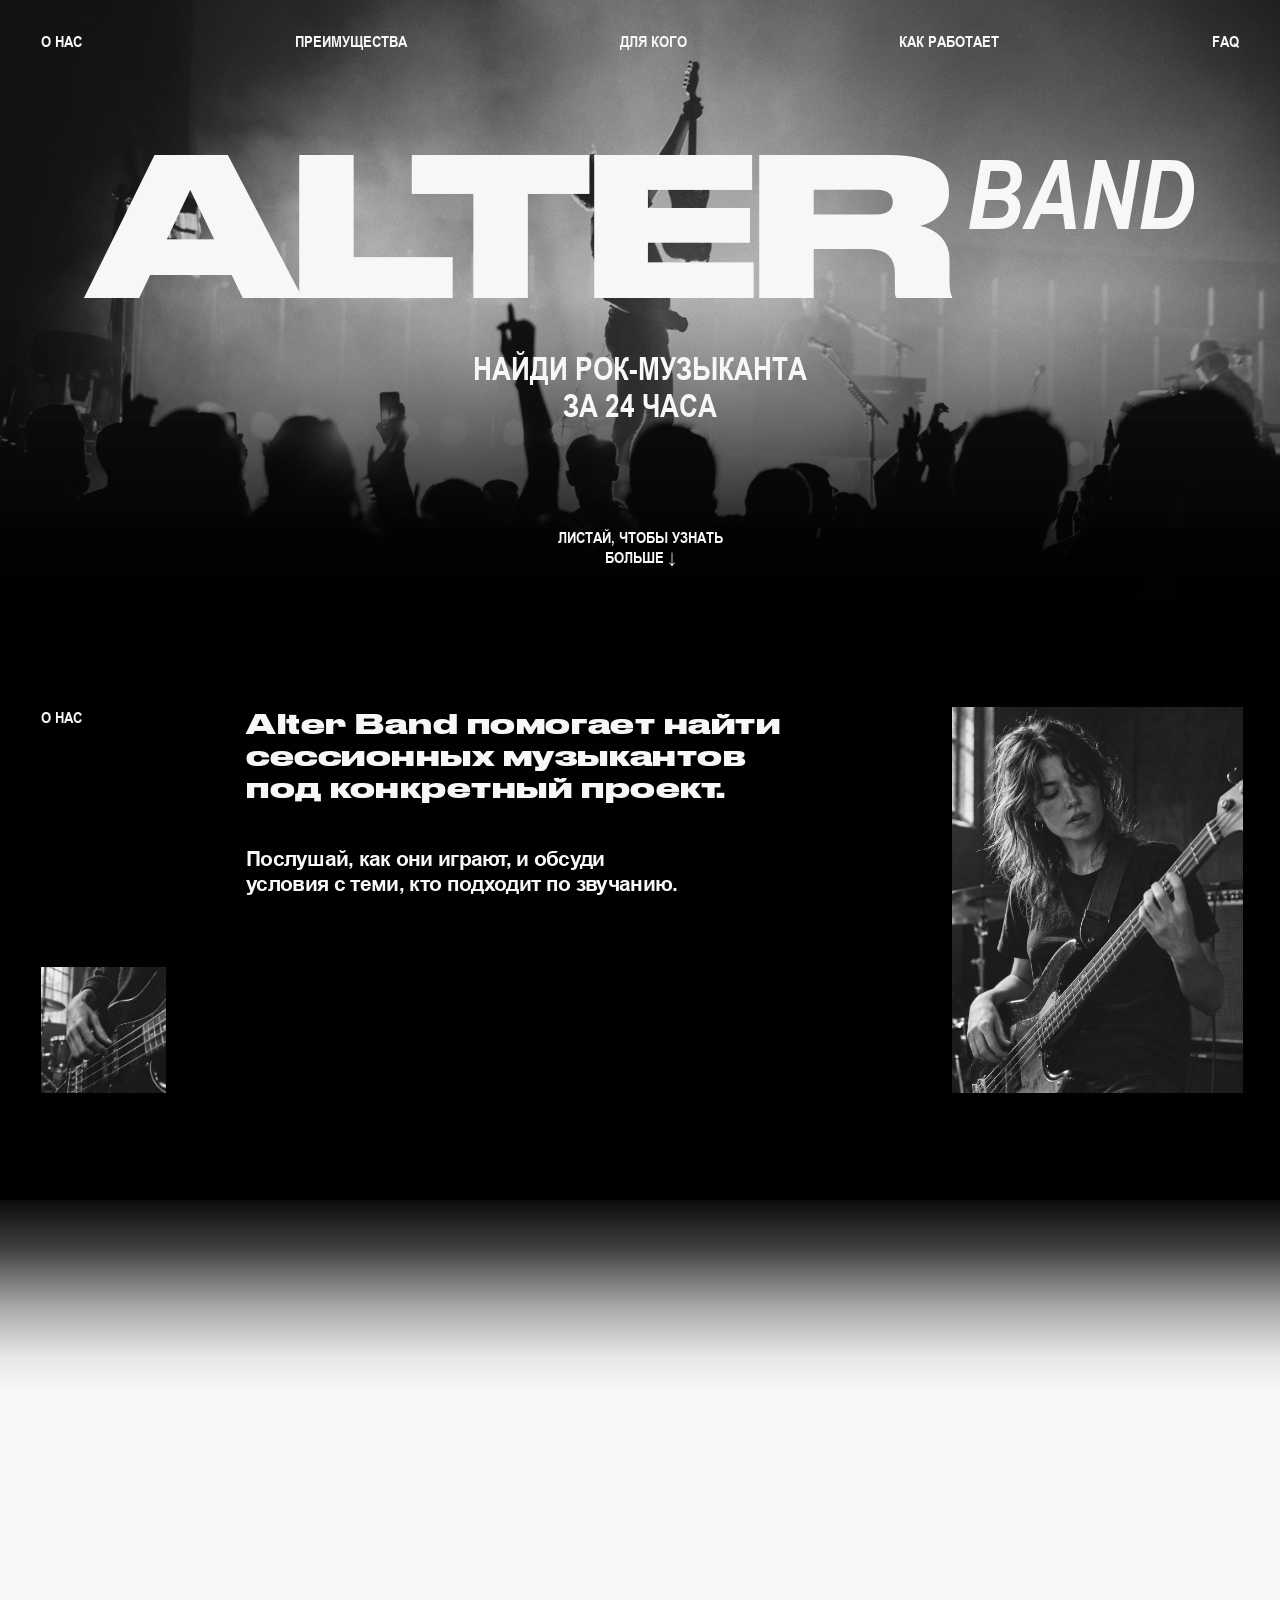
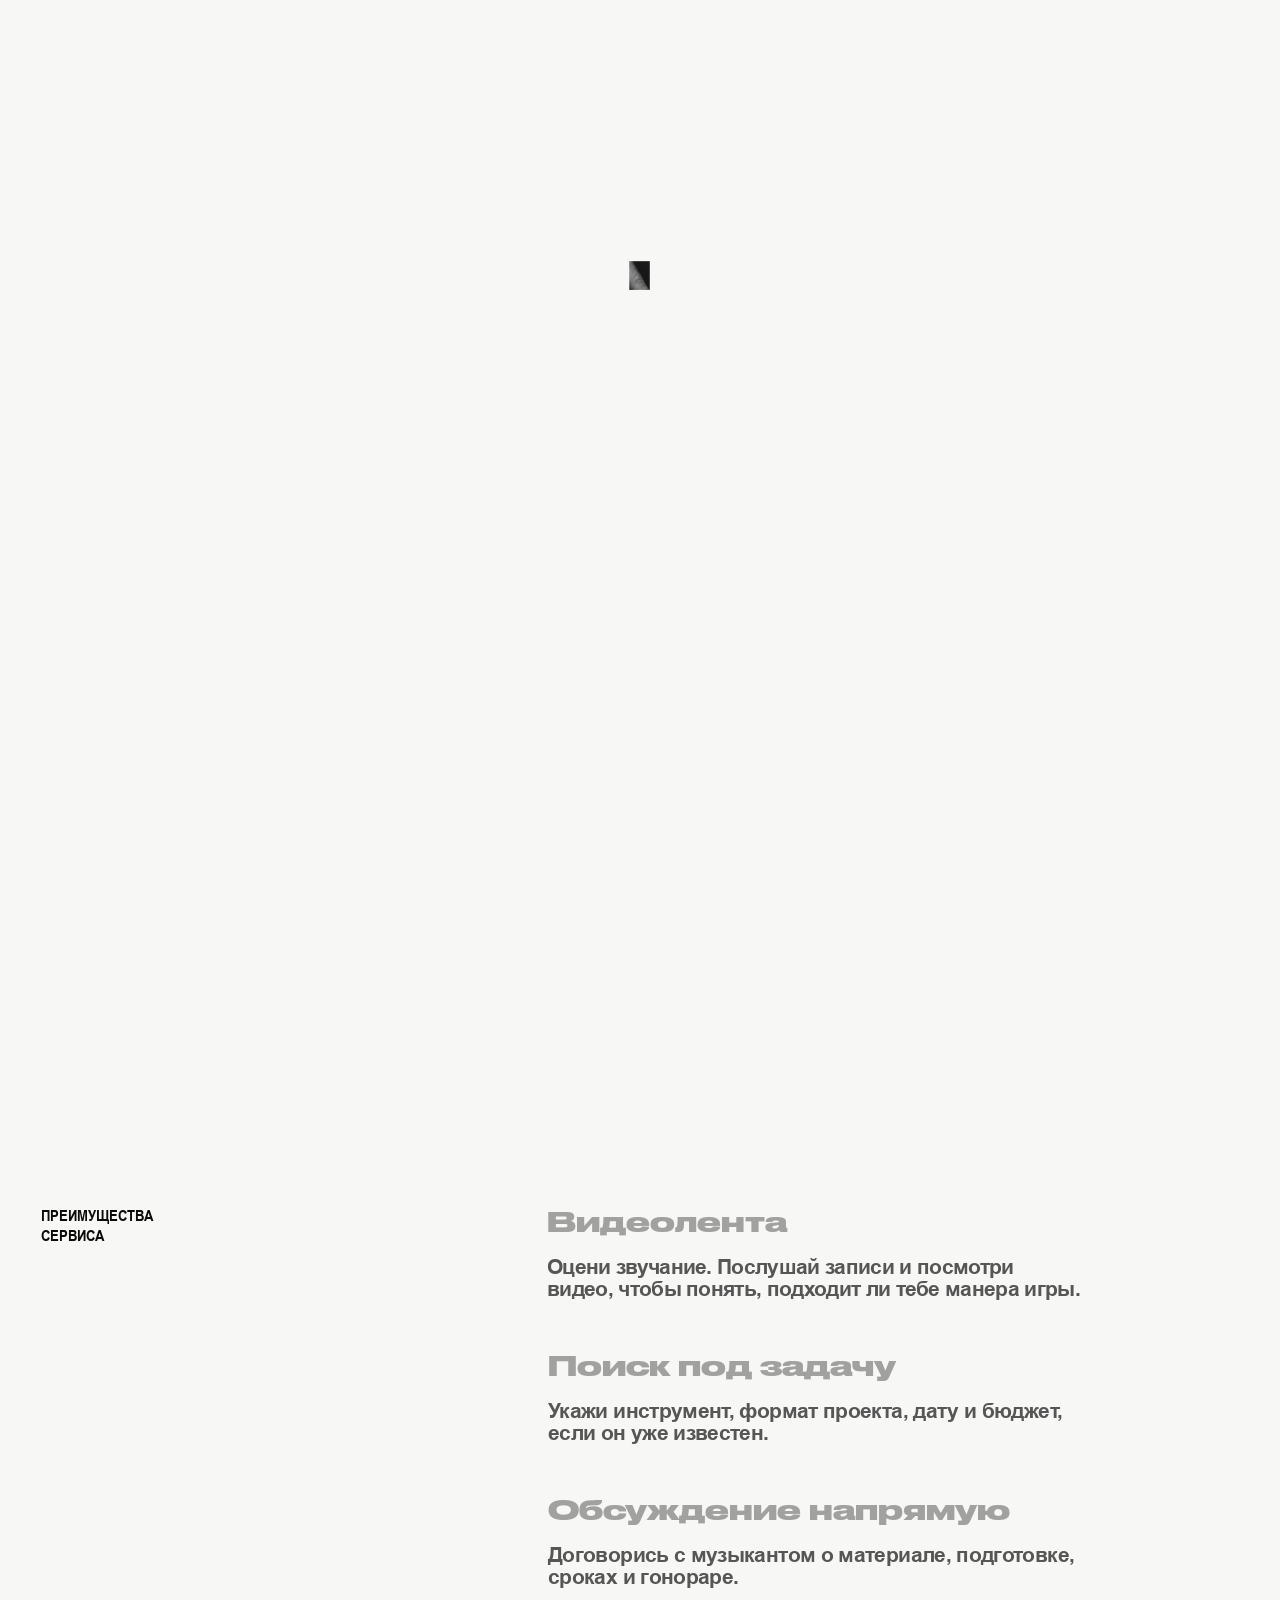
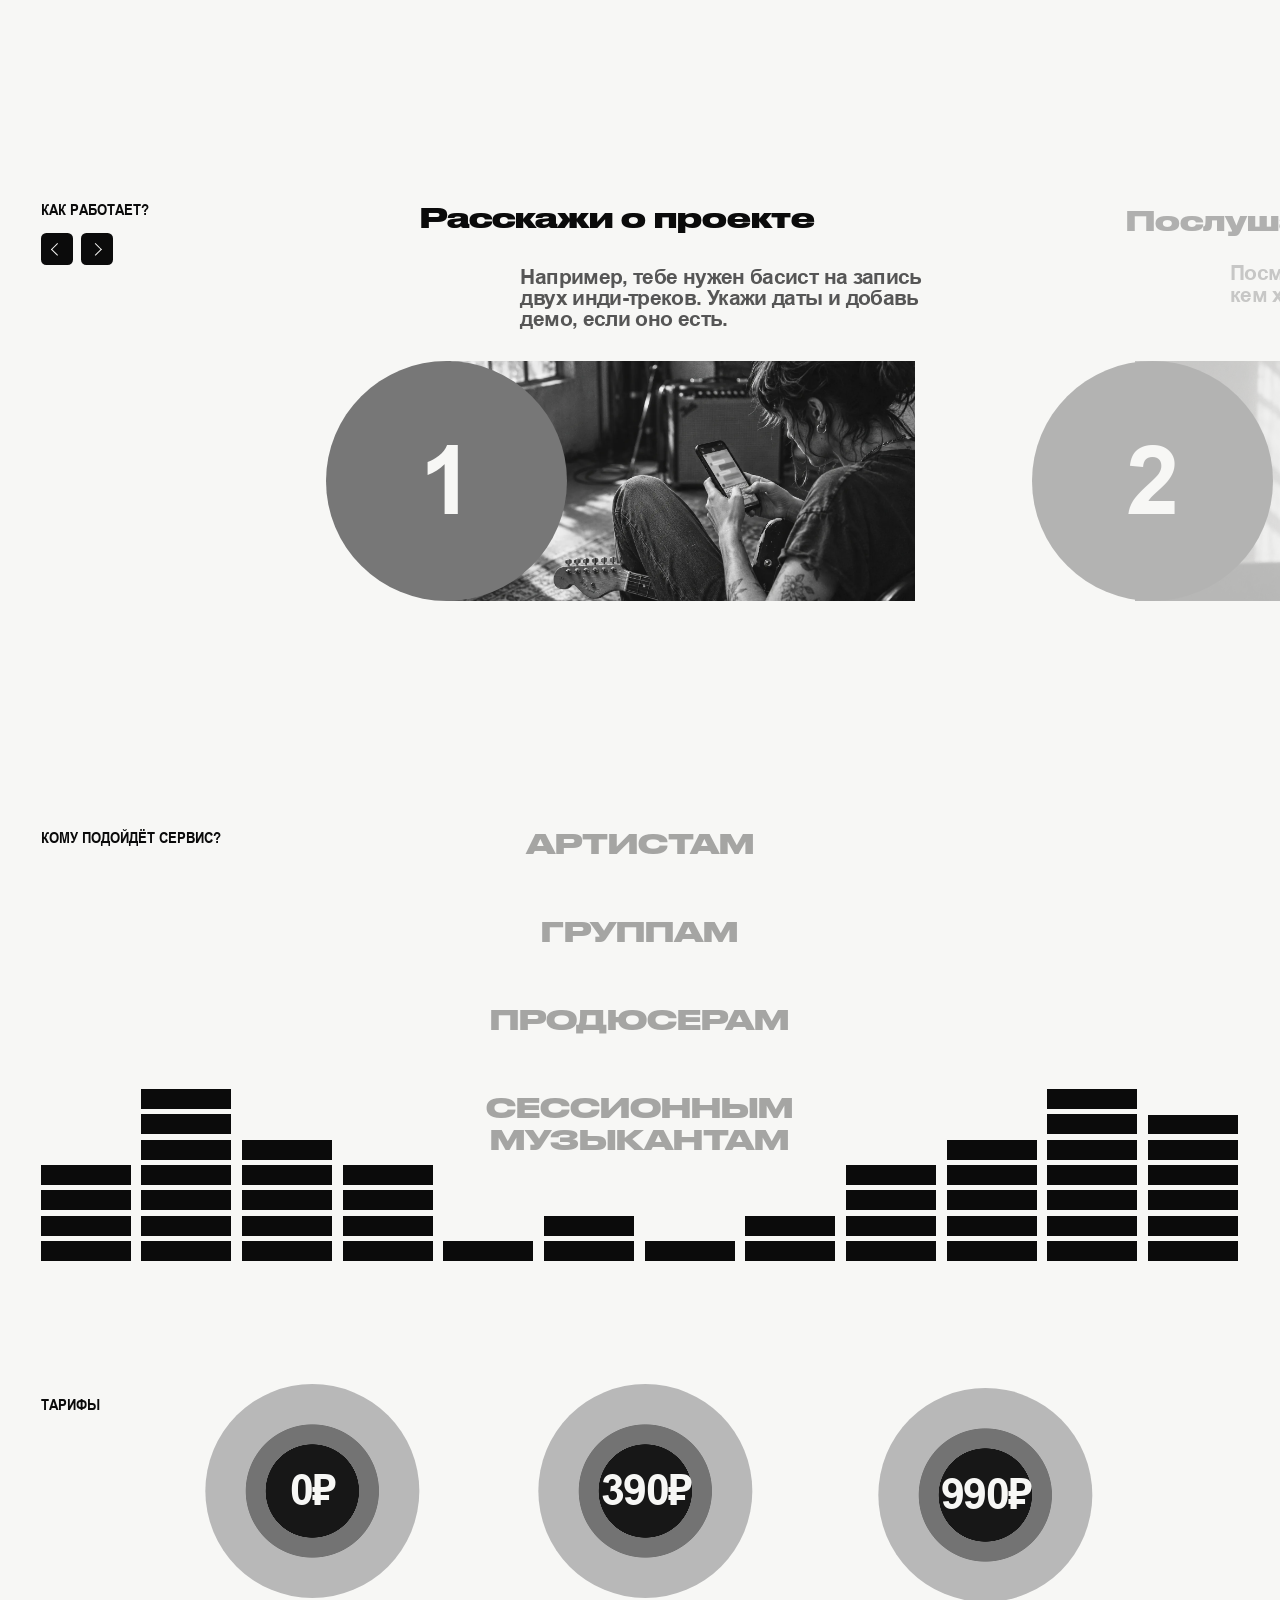
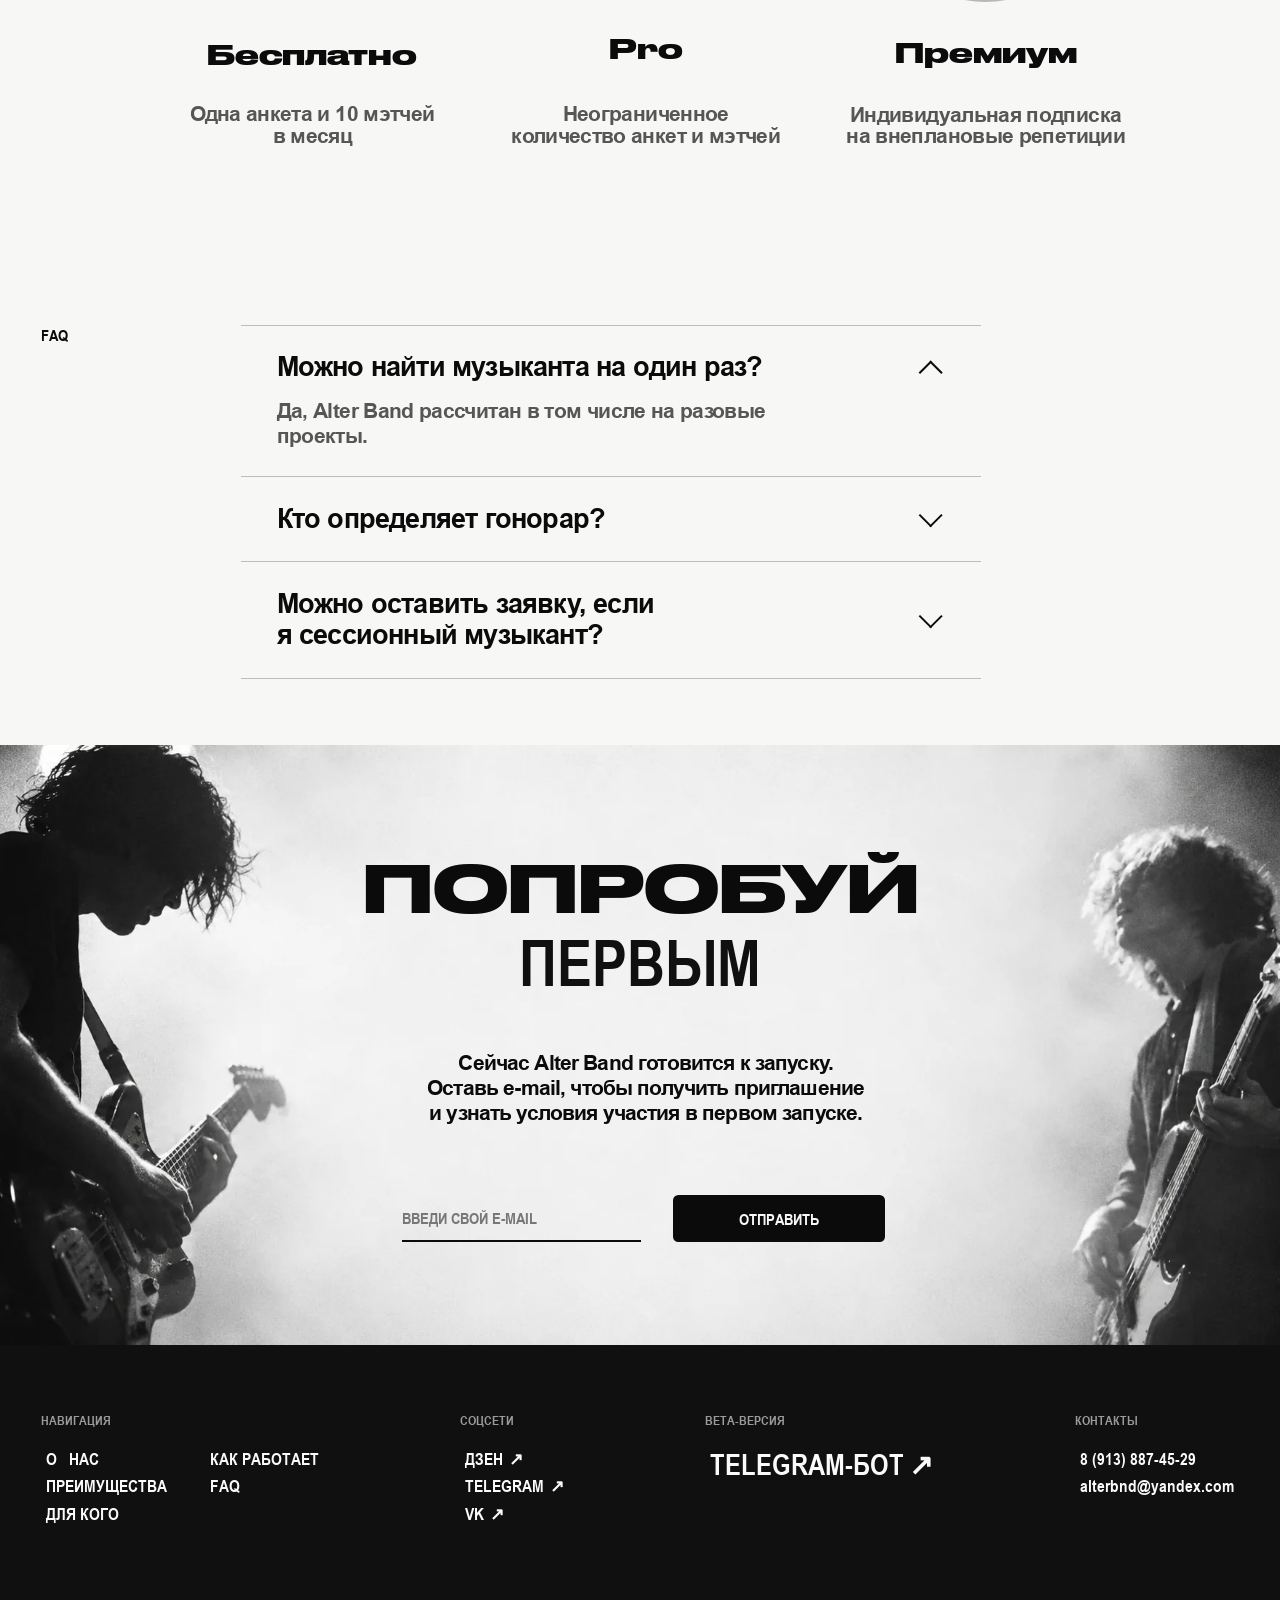
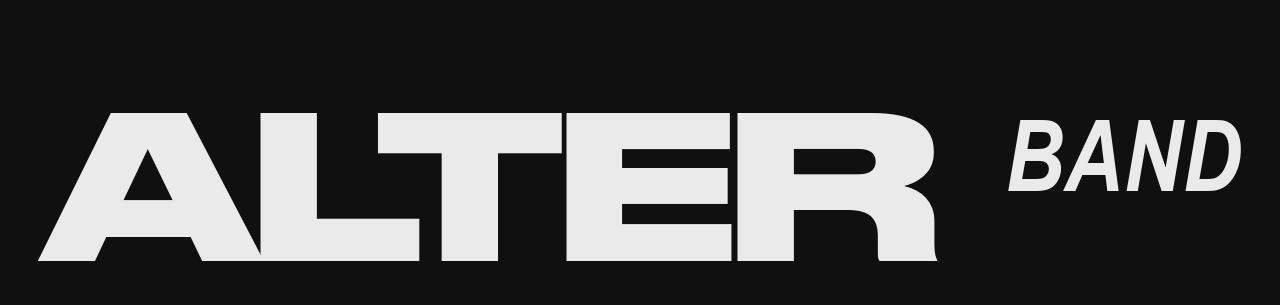
==== commit 80cb4be7: "imagesOptimization" ====
--- a/index.html
+++ b/index.html
@@ -9,6 +9,7 @@
     />
     <link rel="canonical" href="https://alterband.ru/" />
     <link rel="icon" href="favicon.svg" type="image/svg+xml" />
+    <link rel="preload" as="image" href="images/backSection1.webp" type="image/webp" fetchpriority="high" />
     <link rel="stylesheet" href="style.css" />
     <title>Alter Band — поиск сессионных рок-музыкантов</title>
   </head>
@@ -62,8 +63,8 @@
             </p>
           </div>
           <div class="about-images">
-            <img class="about-images__detail" src="images/about-detail.png" alt="Музыкант на сцене" />
-            <img class="about-images__main" src="images/about-musician.png" alt="Гитаристка выступает на сцене" />
+            <img class="about-images__detail" src="images/about-detail.webp" width="1254" height="1254" loading="lazy" decoding="async" alt="Музыкант на сцене" />
+            <img class="about-images__main" src="images/about-musician.webp" width="1122" height="1402" loading="lazy" decoding="async" alt="Гитаристка выступает на сцене" />
           </div>
         </div>
       </section>
@@ -73,10 +74,10 @@
           <div class="container problem__inner">
             <h2><span>Спасаем</span><span>концерты</span></h2>
             <div class="problem__media" role="img" aria-label="Гитарист выступает на концерте">
-              <img src="images/about-detail.png" alt="" aria-hidden="true" />
-              <img src="images/audience-musician.png" alt="" aria-hidden="true" />
-              <img src="images/benefits-musician.png" alt="" aria-hidden="true" />
-              <img class="is-current" src="images/concert-musician.png" alt="" aria-hidden="true" />
+              <img src="images/about-detail.webp" width="1254" height="1254" loading="lazy" decoding="async" alt="" aria-hidden="true" />
+              <img src="images/audience-musician.webp" width="1254" height="1254" loading="lazy" decoding="async" alt="" aria-hidden="true" />
+              <img src="images/benefits-musician.webp" width="1161" height="1354" loading="lazy" decoding="async" alt="" aria-hidden="true" />
+              <img class="is-current" src="images/concert-musician.webp" width="1254" height="1254" loading="lazy" decoding="async" alt="" aria-hidden="true" />
             </div>
             <p>Знакомые заняты. А концерт уже через неделю.... найти музыканта<br />и договориться всё ещё нужно.</p>
           </div>
@@ -88,7 +89,7 @@
           <p class="eyebrow">Преимущества<br />сервиса</p>
           <div class="features">
             <article class="feature feature--image">
-              <img src="images/benefits-musician.png" alt="Музыкант играет на сцене" />
+              <img src="images/benefits-musician.webp" width="1161" height="1354" loading="lazy" decoding="async" alt="Музыкант играет на сцене" />
               <div>
                 <h3>Видеолента</h3>
                 <p>
@@ -98,12 +99,12 @@
               </div>
             </article>
             <article class="feature">
-              <img src="images/step-listen.png" alt="Музыкант играет на гитаре" />
+              <img src="images/step-listen.webp" width="1774" height="887" loading="lazy" decoding="async" alt="Музыкант играет на гитаре" />
               <h3>Поиск под задачу</h3>
               <p>Укажи инструмент, формат проекта, дату и бюджет, если он уже известен.</p>
             </article>
             <article class="feature">
-              <img src="images/step-agreement.png" alt="Музыканты выступают вместе" />
+              <img src="images/step-agreement.webp" width="1774" height="887" loading="lazy" decoding="async" alt="Музыканты выступают вместе" />
               <h3>Обсуждение напрямую</h3>
               <p>Договорись с музыкантом о материале, подготовке, сроках и гонораре.</p>
             </article>
@@ -119,19 +120,19 @@
               <span class="step__number">1</span>
               <h3>Расскажи о проекте</h3>
               <p>Например, тебе нужен басист на запись двух инди-треков. Укажи даты и добавь демо, если оно есть.</p>
-              <img src="images/step-project.png" alt="Музыканты обсуждают проект" />
+              <img src="images/step-project.webp" width="1774" height="887" loading="lazy" decoding="async" alt="Музыканты обсуждают проект" />
             </article>
             <article class="step">
               <span class="step__number">2</span>
               <h3>Послушай музыкантов</h3>
               <p>Посмотри примеры игры и выбери, с кем хочешь обсудить проект.</p>
-              <img src="images/step-listen.png" alt="Музыкант играет на гитаре" />
+              <img src="images/step-listen.webp" width="1774" height="887" loading="lazy" decoding="async" alt="Музыкант играет на гитаре" />
             </article>
             <article class="step">
               <span class="step__number">3</span>
               <h3>Договорись об условиях</h3>
               <p>Сверьте даты, объём работы и гонорар.</p>
-              <img src="images/step-agreement.png" alt="Рок-группа выступает на сцене" />
+              <img src="images/step-agreement.webp" width="1774" height="887" loading="lazy" decoding="async" alt="Рок-группа выступает на сцене" />
             </article>
           </div>
           <div class="slider-controls" aria-label="Управление слайдером">
@@ -146,13 +147,13 @@
           <p class="eyebrow">Кому подойдёт сервис?</p>
           <div class="audience__content">
             <div class="audience__list">
-              <p class="audience__option" data-image="images/audience-musician.png" data-alt="Артист выступает с микрофоном">Артистам</p>
-              <p class="audience__option" data-image="images/concert-musician.png" data-alt="Гитарист выступает с группой">Группам</p>
-              <p class="audience__option" data-image="images/about-musician.png" data-alt="Музыкант записывает басовую партию">Продюсерам</p>
-              <p class="audience__option" data-image="images/benefits-musician.png" data-alt="Барабанщица играет на установке">Сессионным музыкантам</p>
+              <p class="audience__option" data-image="images/audience-musician.webp" data-alt="Артист выступает с микрофоном">Артистам</p>
+              <p class="audience__option" data-image="images/concert-musician.webp" data-alt="Гитарист выступает с группой">Группам</p>
+              <p class="audience__option" data-image="images/about-musician.webp" data-alt="Музыкант записывает басовую партию">Продюсерам</p>
+              <p class="audience__option" data-image="images/benefits-musician.webp" data-alt="Барабанщица играет на установке">Сессионным музыкантам</p>
             </div>
             <div class="audience__preview" aria-live="polite">
-              <img src="images/audience-musician.png" alt="Артист выступает с микрофоном" />
+              <img src="images/audience-musician.webp" width="1254" height="1254" loading="lazy" decoding="async" alt="Артист выступает с микрофоном" />
             </div>
           </div>
           <div class="audience__equalizer" aria-hidden="true">
@@ -210,7 +211,7 @@
       </section>
 
       <section class="signup" id="signup">
-        <img src="images/signup-background.png" alt="Музыканты выступают на сцене" />
+        <img src="images/signup-background.webp" width="1906" height="825" loading="lazy" decoding="async" alt="Музыканты выступают на сцене" />
         <div class="signup__content container">
           <h2><strong>Попробуй</strong><span>Первым</span></h2>
           <p>Сейчас Alter Band готовится к запуску.<br />Оставь e-mail, чтобы получить приглашение<br />и узнать условия участия в первом запуске.</p>
--- a/style.css
+++ b/style.css
@@ -193,6 +193,10 @@
   color: var(--white);
   background-color: var(--black);
   background-image: url('images/backSection1.png');
+  background-image: image-set(
+    url('images/backSection1.webp') type('image/webp'),
+    url('images/backSection1.png') type('image/png')
+  );
   background-position: center;
   background-repeat: no-repeat;
   background-size: cover;
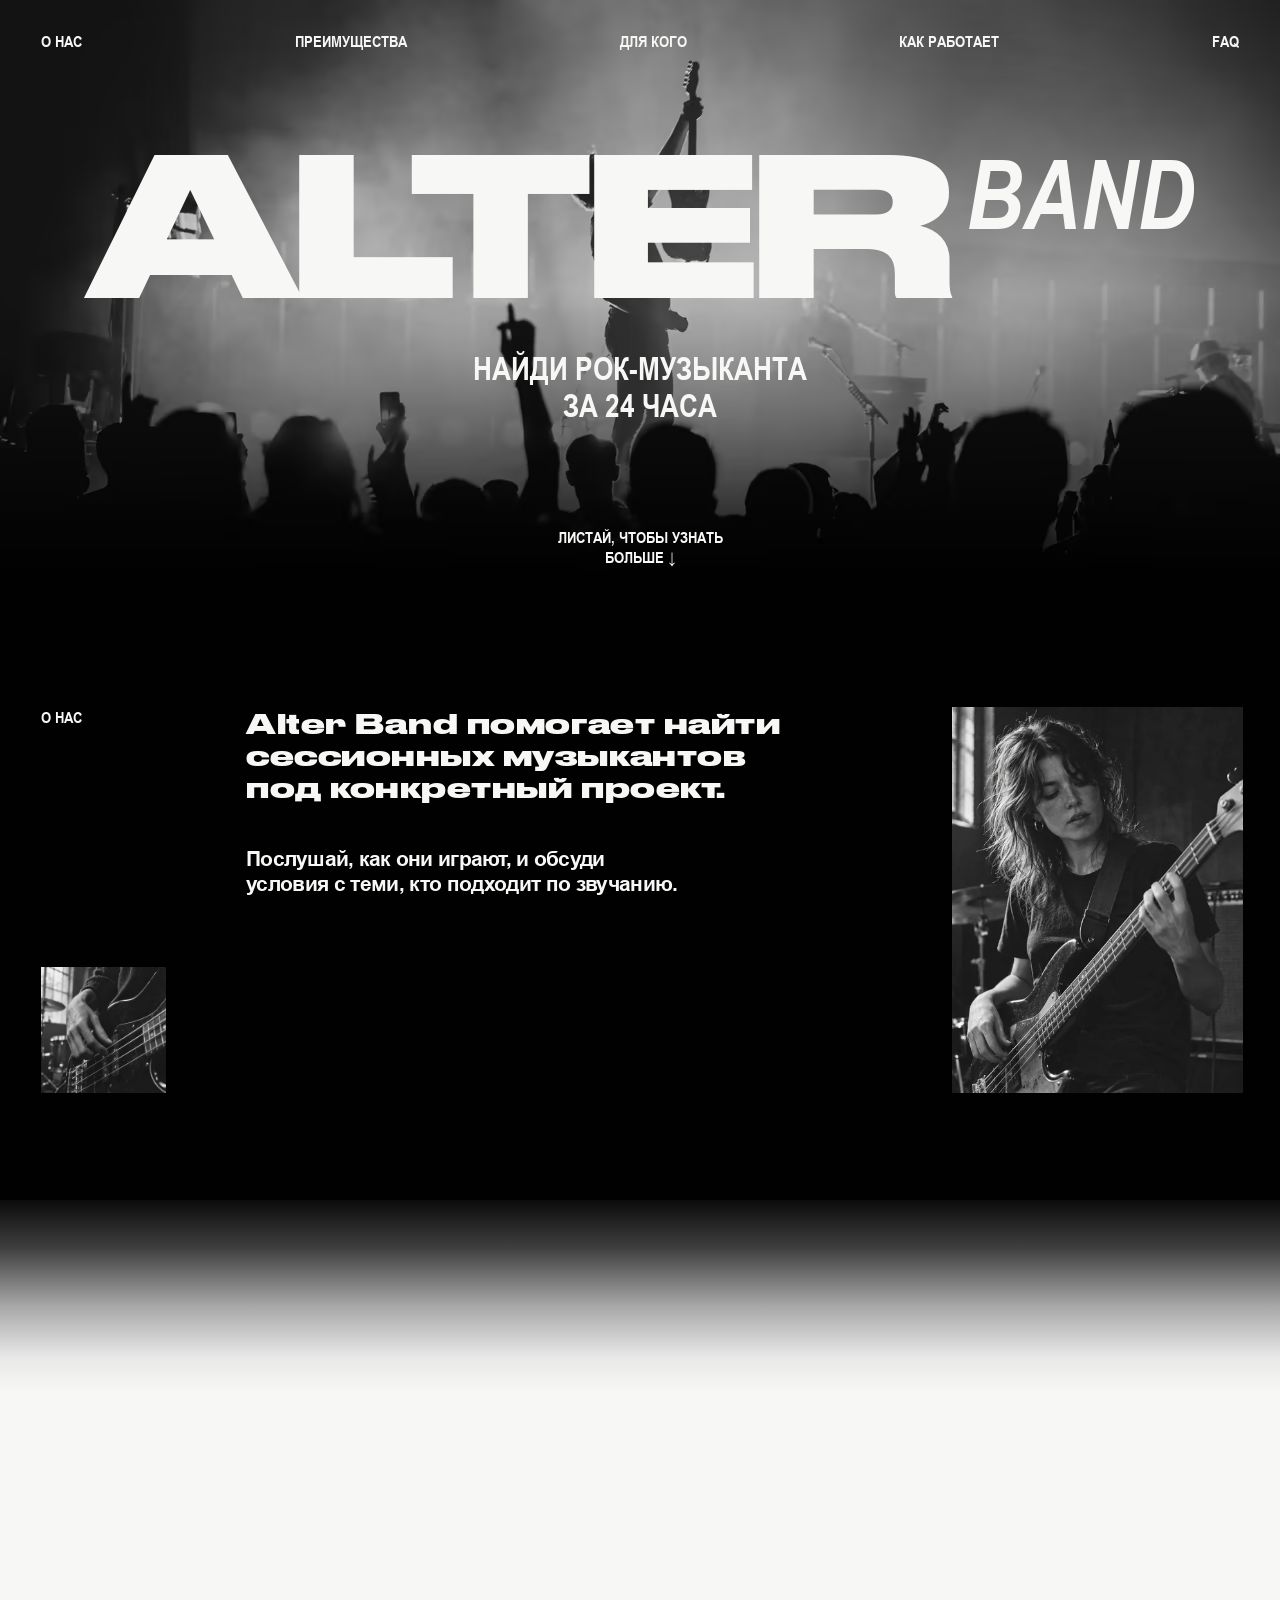
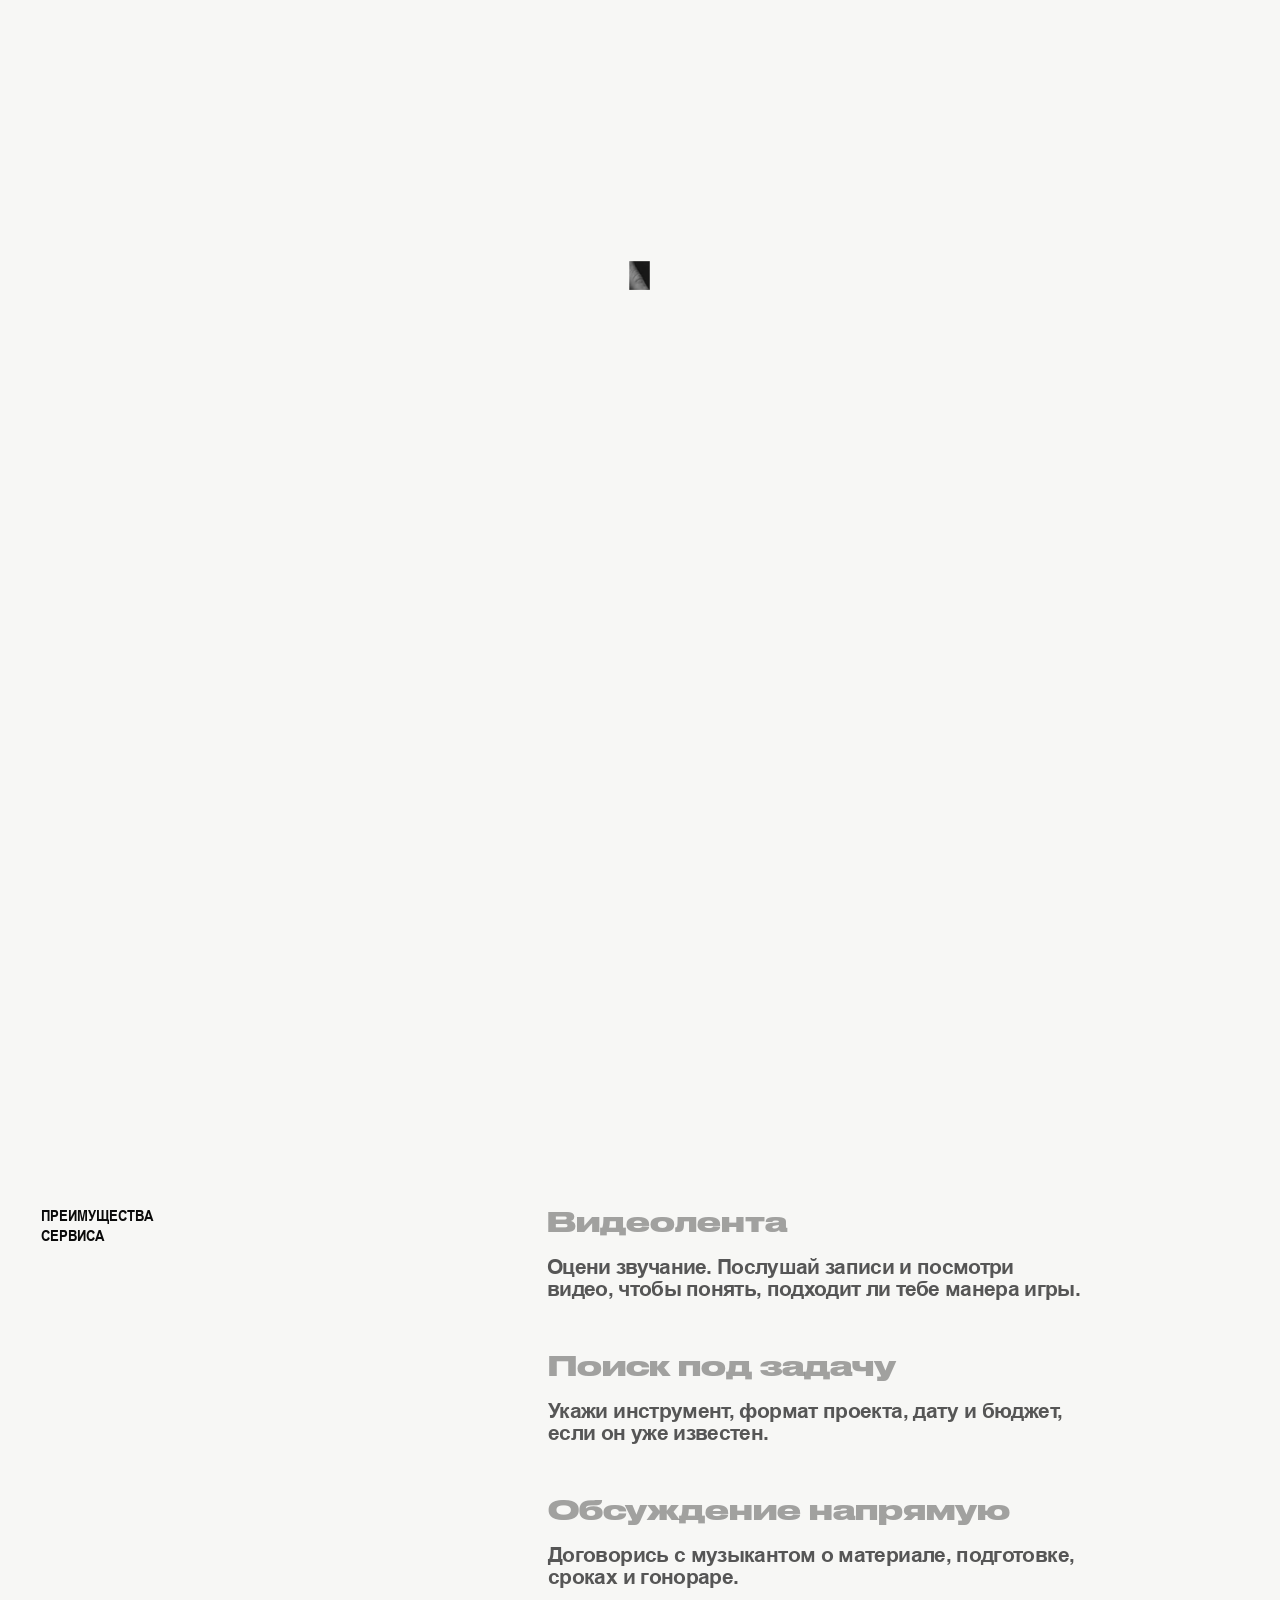
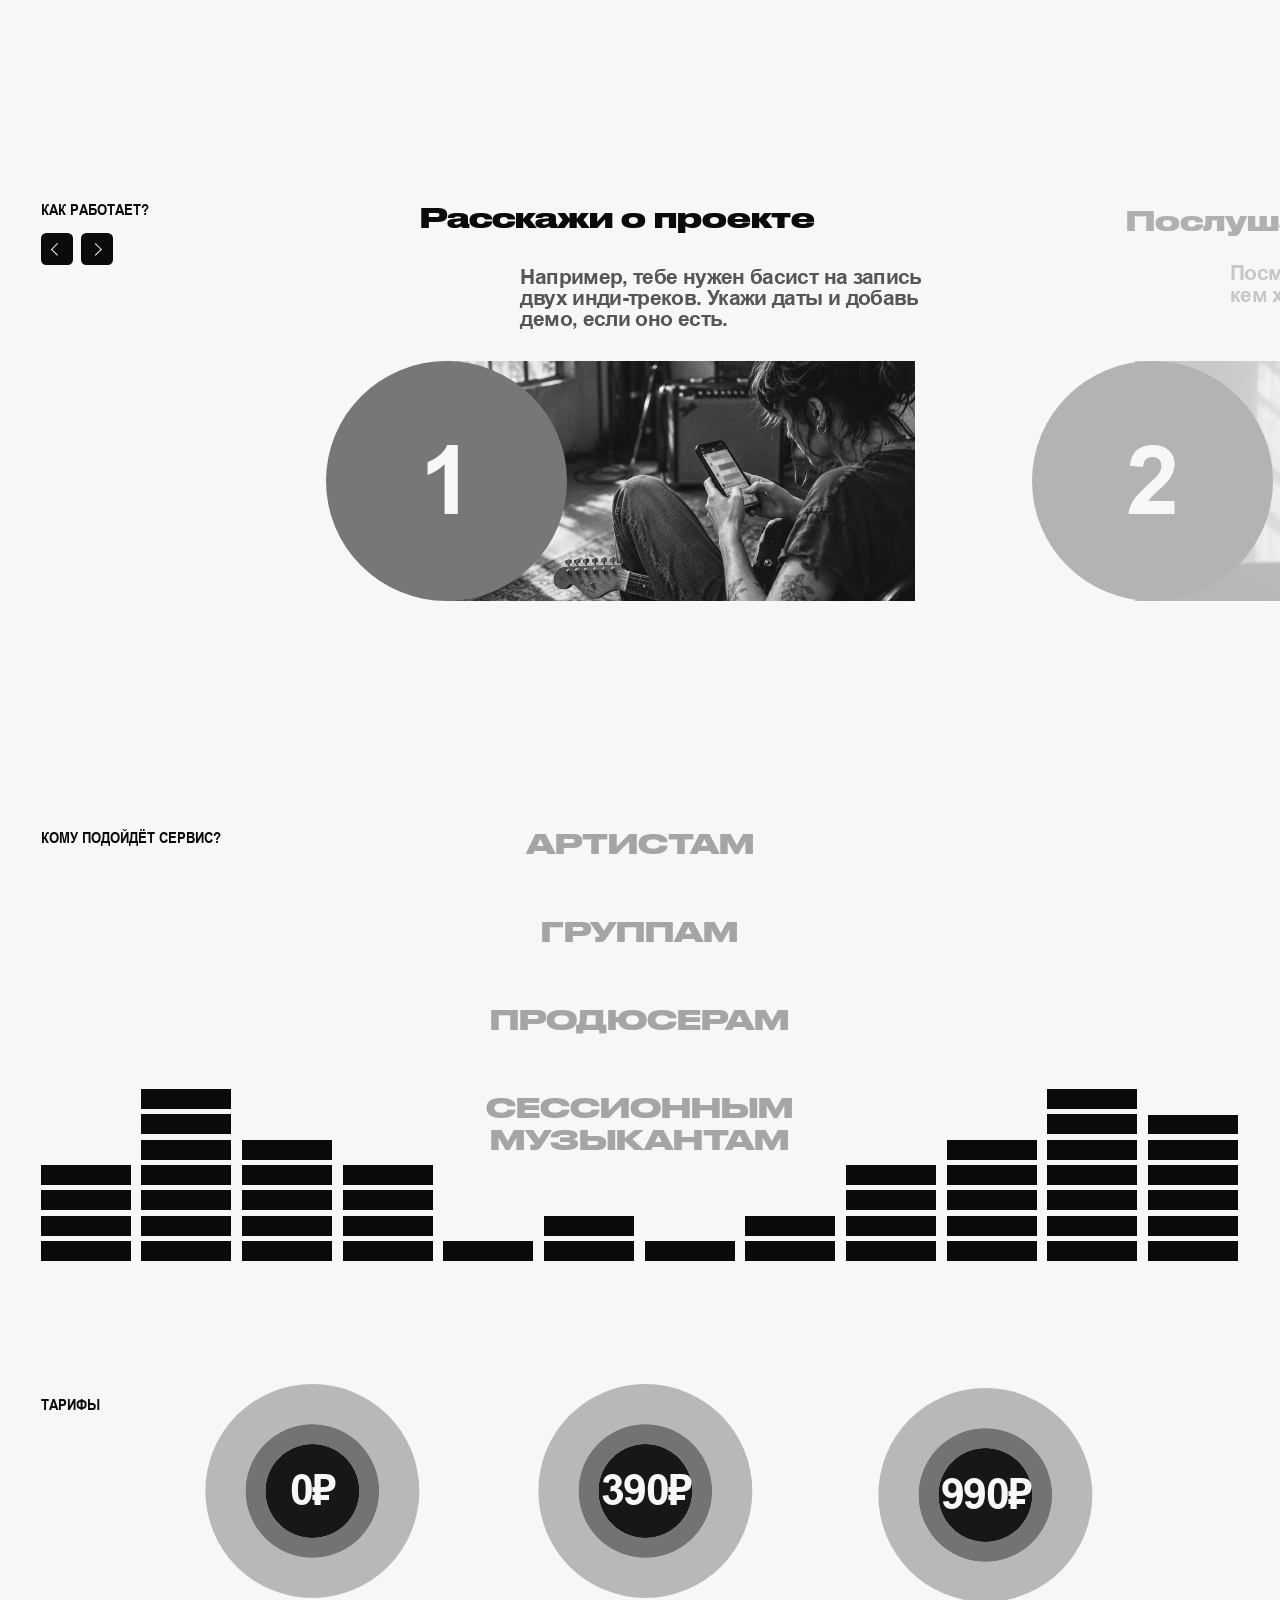
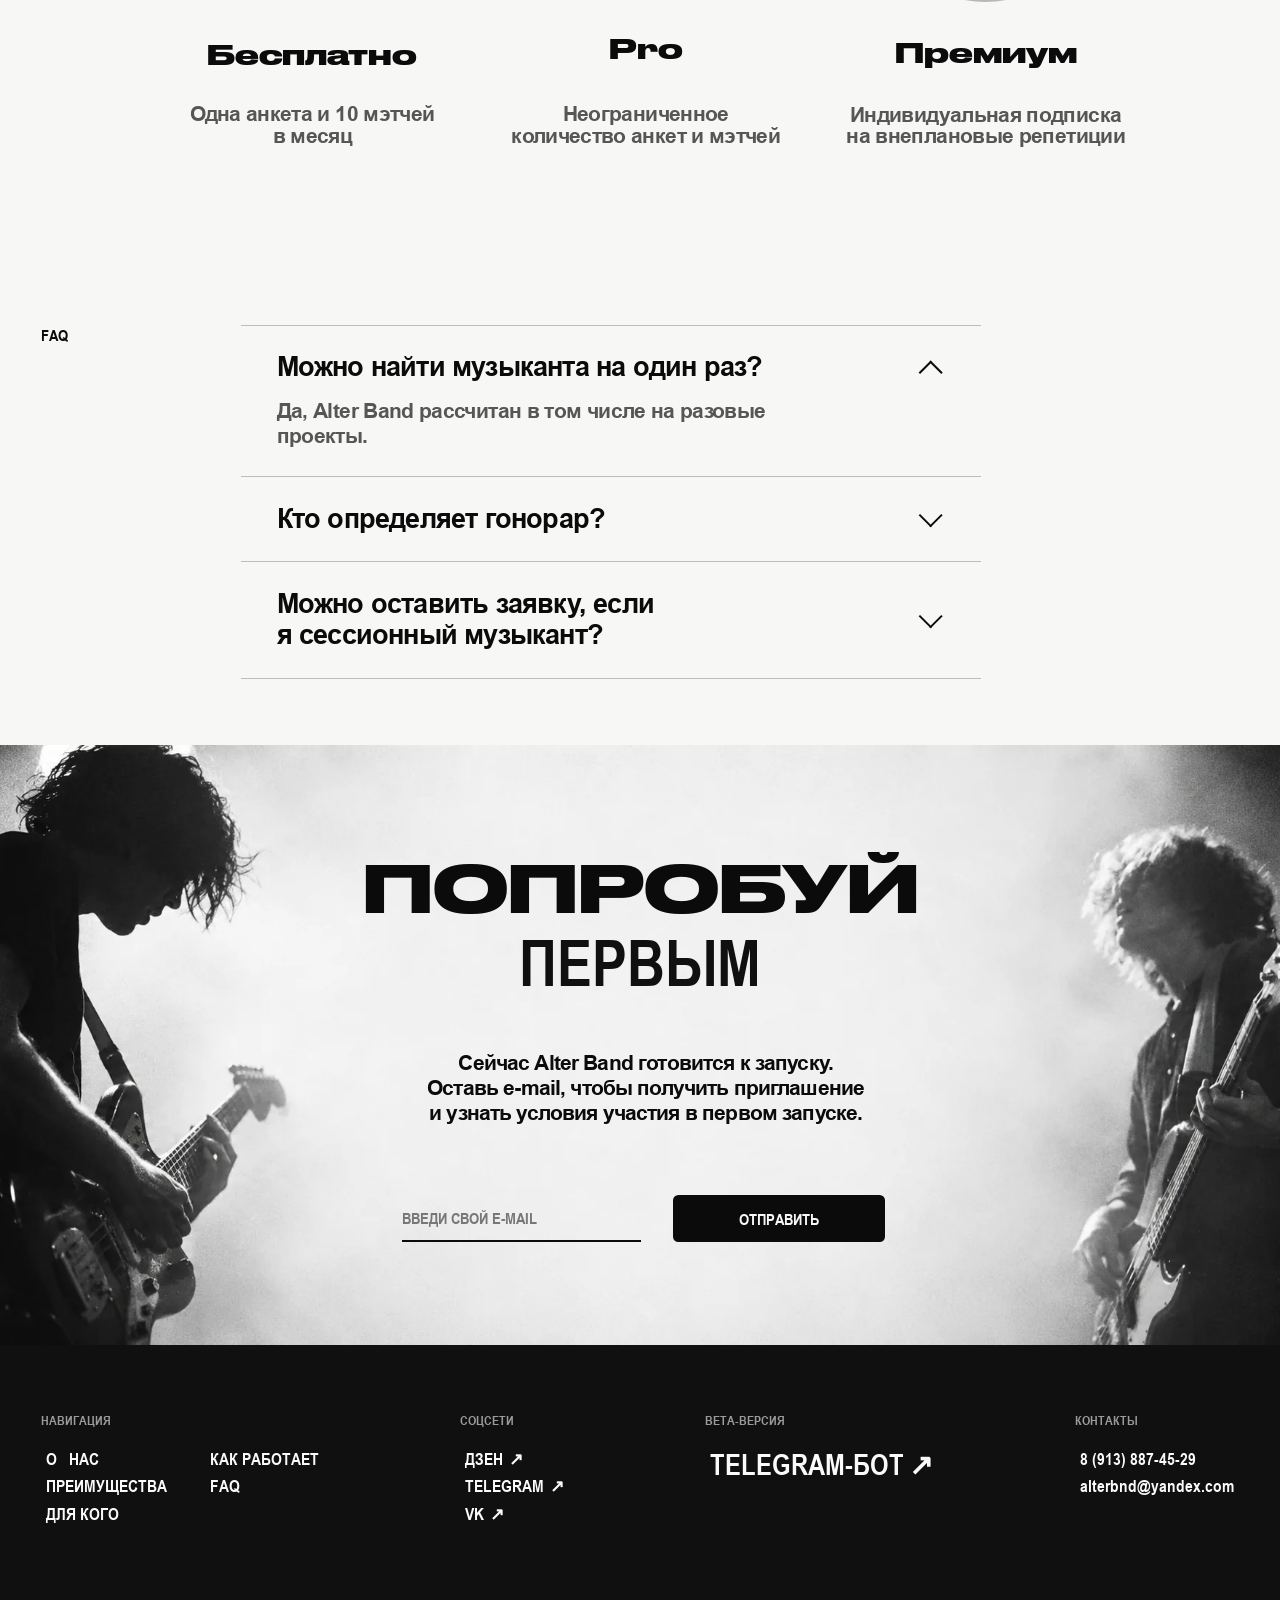
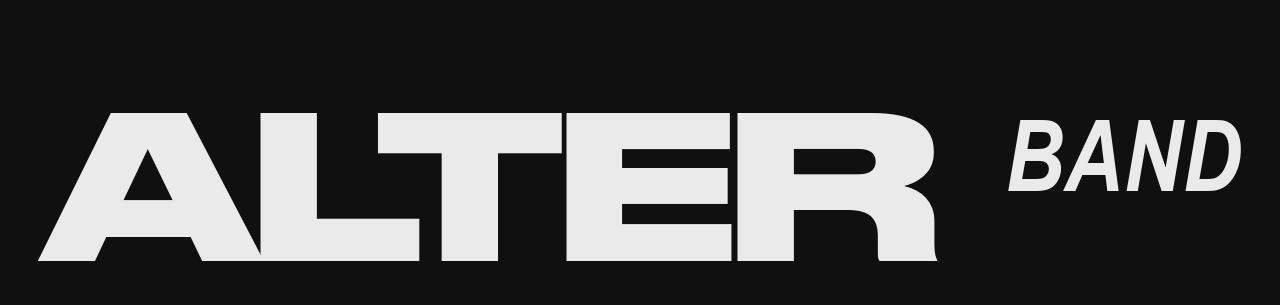
==== commit e57030f2: "newPhotosOptimization" ====
--- a/index.html
+++ b/index.html
@@ -3,18 +3,100 @@
   <head>
     <meta charset="UTF-8" />
     <meta name="viewport" content="width=device-width, initial-scale=1.0" />
+    <meta name="zen-verification" content="8QkyluMASclefLMbcVtiVqJX4OqMY2HtAevwO8wrI7lcbIAnV8pukI1aPP1DI6aB" />
+    <!-- Yandex.Metrika counter -->
+    <script type="text/javascript">
+      (function (m, e, t, r, i, k, a) {
+        m[i] = m[i] || function () { (m[i].a = m[i].a || []).push(arguments); };
+        m[i].l = 1 * new Date();
+        for (var j = 0; j < document.scripts.length; j++) {
+          if (document.scripts[j].src === r) return;
+        }
+        k = e.createElement(t);
+        a = e.getElementsByTagName(t)[0];
+        k.async = 1;
+        k.src = r;
+        a.parentNode.insertBefore(k, a);
+      })(window, document, 'script', 'https://mc.yandex.com/metrika/tag.js?id=114247548', 'ym');
+
+      ym(114247548, 'init', {
+        ssr: true,
+        webvisor: true,
+        clickmap: true,
+        ecommerce: 'dataLayer',
+        referrer: document.referrer,
+        url: location.href,
+        accurateTrackBounce: true,
+        trackLinks: true,
+      });
+    </script>
+    <!-- /Yandex.Metrika counter -->
     <meta
       name="description"
       content="Alter Band помогает найти сессионного рок-музыканта для записи или концерта за 24 часа."
     />
     <link rel="canonical" href="https://alterband.ru/" />
     <link rel="icon" href="favicon.svg" type="image/svg+xml" />
-    <link rel="preload" as="image" href="images/backSection1.webp" type="image/webp" fetchpriority="high" />
+    <link
+      rel="preload"
+      as="image"
+      href="images/backSection1-mobile-900.avif"
+      imagesrcset="images/backSection1-mobile-600.avif 600w, images/backSection1-mobile-900.avif 900w, images/backSection1-mobile-1200.avif 1200w"
+      imagesizes="100vw"
+      media="(max-width: 600px)"
+      type="image/avif"
+      fetchpriority="high"
+    />
+    <link
+      rel="preload"
+      as="image"
+      href="images/backSection1-1920.avif"
+      imagesrcset="images/backSection1-768.avif 768w, images/backSection1-1280.avif 1280w, images/backSection1-1920.avif 1920w, images/backSection1-2560.avif 2560w, images/backSection1-3840.avif 3840w"
+      imagesizes="100vw"
+      media="(min-width: 601px)"
+      type="image/avif"
+      fetchpriority="high"
+    />
     <link rel="stylesheet" href="style.css" />
     <title>Alter Band — поиск сессионных рок-музыкантов</title>
   </head>
   <body>
+    <noscript><div><img src="https://mc.yandex.com/watch/114247548" style="position: absolute; left: -9999px" alt="" /></div></noscript>
     <header class="hero" id="top">
+      <picture class="hero__picture" aria-hidden="true">
+        <source
+          media="(max-width: 600px)"
+          type="image/avif"
+          srcset="images/backSection1-mobile-600.avif 600w, images/backSection1-mobile-900.avif 900w, images/backSection1-mobile-1200.avif 1200w"
+          sizes="100vw"
+        />
+        <source
+          media="(max-width: 600px)"
+          type="image/webp"
+          srcset="images/backSection1-mobile-600.webp 600w, images/backSection1-mobile-900.webp 900w, images/backSection1-mobile-1200.webp 1200w"
+          sizes="100vw"
+        />
+        <source
+          type="image/avif"
+          srcset="images/backSection1-768.avif 768w, images/backSection1-1280.avif 1280w, images/backSection1-1920.avif 1920w, images/backSection1-2560.avif 2560w, images/backSection1-3840.avif 3840w"
+          sizes="100vw"
+        />
+        <source
+          type="image/webp"
+          srcset="images/backSection1-768.webp 768w, images/backSection1-1280.webp 1280w, images/backSection1-1920.webp 1920w, images/backSection1-2560.webp 2560w, images/backSection1.webp 3840w"
+          sizes="100vw"
+        />
+        <img
+          class="hero__image"
+          src="images/backSection1.webp"
+          width="3840"
+          height="1800"
+          loading="eager"
+          decoding="async"
+          fetchpriority="high"
+          alt=""
+        />
+      </picture>
       <nav class="nav container" aria-label="Основная навигация">
         <div class="nav__links" id="mobile-menu">
           <a href="#about">О нас</a>
@@ -63,8 +145,8 @@
             </p>
           </div>
           <div class="about-images">
-            <img class="about-images__detail" src="images/about-detail.webp" width="1254" height="1254" loading="lazy" decoding="async" alt="Музыкант на сцене" />
-            <img class="about-images__main" src="images/about-musician.webp" width="1122" height="1402" loading="lazy" decoding="async" alt="Гитаристка выступает на сцене" />
+            <img class="about-images__detail" src="images/about-detail.webp" srcset="images/about-detail-320.webp 320w, images/about-detail-640.webp 640w, images/about-detail-960.webp 960w, images/about-detail.webp 1254w" sizes="(max-width: 600px) 31vw, 9.7917vw" width="1254" height="1254" loading="lazy" decoding="async" alt="Музыкант на сцене" />
+            <img class="about-images__main" src="images/about-musician.webp" srcset="images/about-musician-480.webp 480w, images/about-musician-750.webp 750w, images/about-musician.webp 1122w" sizes="(max-width: 600px) 58vw, 22.7084vw" width="1122" height="1402" loading="lazy" decoding="async" alt="Гитаристка выступает на сцене" />
           </div>
         </div>
       </section>
@@ -74,10 +156,10 @@
           <div class="container problem__inner">
             <h2><span>Спасаем</span><span>концерты</span></h2>
             <div class="problem__media" role="img" aria-label="Гитарист выступает на концерте">
-              <img src="images/about-detail.webp" width="1254" height="1254" loading="lazy" decoding="async" alt="" aria-hidden="true" />
-              <img src="images/audience-musician.webp" width="1254" height="1254" loading="lazy" decoding="async" alt="" aria-hidden="true" />
-              <img src="images/benefits-musician.webp" width="1161" height="1354" loading="lazy" decoding="async" alt="" aria-hidden="true" />
-              <img class="is-current" src="images/concert-musician.webp" width="1254" height="1254" loading="lazy" decoding="async" alt="" aria-hidden="true" />
+              <img src="images/about-detail.webp" srcset="images/about-detail-320.webp 320w, images/about-detail-640.webp 640w, images/about-detail-960.webp 960w, images/about-detail.webp 1254w" sizes="(max-width: 600px) 92vw, 23.3855vw" width="1254" height="1254" loading="lazy" decoding="async" alt="" aria-hidden="true" />
+              <img src="images/audience-musician.webp" srcset="images/audience-musician-320.webp 320w, images/audience-musician-640.webp 640w, images/audience-musician-960.webp 960w, images/audience-musician.webp 1254w" sizes="(max-width: 600px) 92vw, 23.3855vw" width="1254" height="1254" loading="lazy" decoding="async" alt="" aria-hidden="true" />
+              <img src="images/benefits-musician.webp" srcset="images/benefits-musician-400.webp 400w, images/benefits-musician-800.webp 800w, images/benefits-musician.webp 1161w" sizes="(max-width: 600px) 92vw, 23.3855vw" width="1161" height="1354" loading="lazy" decoding="async" alt="" aria-hidden="true" />
+              <img class="is-current" src="images/concert-musician.webp" srcset="images/concert-musician-320.webp 320w, images/concert-musician-640.webp 640w, images/concert-musician-960.webp 960w, images/concert-musician.webp 1254w" sizes="(max-width: 600px) 92vw, 23.3855vw" width="1254" height="1254" loading="lazy" decoding="async" alt="" aria-hidden="true" />
             </div>
             <p>Знакомые заняты. А концерт уже через неделю.... найти музыканта<br />и договориться всё ещё нужно.</p>
           </div>
@@ -89,7 +171,7 @@
           <p class="eyebrow">Преимущества<br />сервиса</p>
           <div class="features">
             <article class="feature feature--image">
-              <img src="images/benefits-musician.webp" width="1161" height="1354" loading="lazy" decoding="async" alt="Музыкант играет на сцене" />
+              <img src="images/benefits-musician.webp" srcset="images/benefits-musician-400.webp 400w, images/benefits-musician-800.webp 800w, images/benefits-musician.webp 1161w" sizes="(max-width: 600px) 1px, 15vw" width="1161" height="1354" loading="lazy" decoding="async" alt="Музыкант играет на сцене" />
               <div>
                 <h3>Видеолента</h3>
                 <p>
@@ -99,12 +181,12 @@
               </div>
             </article>
             <article class="feature">
-              <img src="images/step-listen.webp" width="1774" height="887" loading="lazy" decoding="async" alt="Музыкант играет на гитаре" />
+              <img src="images/step-listen.webp" srcset="images/step-listen-480.webp 480w, images/step-listen-960.webp 960w, images/step-listen-1440.webp 1440w, images/step-listen.webp 1774w" sizes="(max-width: 600px) 1px, 15vw" width="1774" height="887" loading="lazy" decoding="async" alt="Музыкант играет на гитаре" />
               <h3>Поиск под задачу</h3>
               <p>Укажи инструмент, формат проекта, дату и бюджет, если он уже известен.</p>
             </article>
             <article class="feature">
-              <img src="images/step-agreement.webp" width="1774" height="887" loading="lazy" decoding="async" alt="Музыканты выступают вместе" />
+              <img src="images/step-agreement.webp" srcset="images/step-agreement-480.webp 480w, images/step-agreement-960.webp 960w, images/step-agreement-1440.webp 1440w, images/step-agreement.webp 1774w" sizes="(max-width: 600px) 1px, 15vw" width="1774" height="887" loading="lazy" decoding="async" alt="Музыканты выступают вместе" />
               <h3>Обсуждение напрямую</h3>
               <p>Договорись с музыкантом о материале, подготовке, сроках и гонораре.</p>
             </article>
@@ -120,19 +202,19 @@
               <span class="step__number">1</span>
               <h3>Расскажи о проекте</h3>
               <p>Например, тебе нужен басист на запись двух инди-треков. Укажи даты и добавь демо, если оно есть.</p>
-              <img src="images/step-project.webp" width="1774" height="887" loading="lazy" decoding="async" alt="Музыканты обсуждают проект" />
+              <img src="images/step-project.webp" srcset="images/step-project-480.webp 480w, images/step-project-960.webp 960w, images/step-project-1440.webp 1440w, images/step-project.webp 1774w" sizes="(max-width: 600px) 92vw, 37.9102vw" width="1774" height="887" loading="lazy" decoding="async" alt="Музыканты обсуждают проект" />
             </article>
             <article class="step">
               <span class="step__number">2</span>
               <h3>Послушай музыкантов</h3>
               <p>Посмотри примеры игры и выбери, с кем хочешь обсудить проект.</p>
-              <img src="images/step-listen.webp" width="1774" height="887" loading="lazy" decoding="async" alt="Музыкант играет на гитаре" />
+              <img src="images/step-listen.webp" srcset="images/step-listen-480.webp 480w, images/step-listen-960.webp 960w, images/step-listen-1440.webp 1440w, images/step-listen.webp 1774w" sizes="(max-width: 600px) 92vw, 37.9102vw" width="1774" height="887" loading="lazy" decoding="async" alt="Музыкант играет на гитаре" />
             </article>
             <article class="step">
               <span class="step__number">3</span>
               <h3>Договорись об условиях</h3>
               <p>Сверьте даты, объём работы и гонорар.</p>
-              <img src="images/step-agreement.webp" width="1774" height="887" loading="lazy" decoding="async" alt="Рок-группа выступает на сцене" />
+              <img src="images/step-agreement.webp" srcset="images/step-agreement-480.webp 480w, images/step-agreement-960.webp 960w, images/step-agreement-1440.webp 1440w, images/step-agreement.webp 1774w" sizes="(max-width: 600px) 92vw, 37.9102vw" width="1774" height="887" loading="lazy" decoding="async" alt="Рок-группа выступает на сцене" />
             </article>
           </div>
           <div class="slider-controls" aria-label="Управление слайдером">
@@ -147,13 +229,13 @@
           <p class="eyebrow">Кому подойдёт сервис?</p>
           <div class="audience__content">
             <div class="audience__list">
-              <p class="audience__option" data-image="images/audience-musician.webp" data-alt="Артист выступает с микрофоном">Артистам</p>
-              <p class="audience__option" data-image="images/concert-musician.webp" data-alt="Гитарист выступает с группой">Группам</p>
-              <p class="audience__option" data-image="images/about-musician.webp" data-alt="Музыкант записывает басовую партию">Продюсерам</p>
-              <p class="audience__option" data-image="images/benefits-musician.webp" data-alt="Барабанщица играет на установке">Сессионным музыкантам</p>
+              <p class="audience__option" data-image="images/audience-musician.webp" data-srcset="images/audience-musician-320.webp 320w, images/audience-musician-640.webp 640w, images/audience-musician-960.webp 960w, images/audience-musician.webp 1254w" data-alt="Артист выступает с микрофоном">Артистам</p>
+              <p class="audience__option" data-image="images/concert-musician.webp" data-srcset="images/concert-musician-320.webp 320w, images/concert-musician-640.webp 640w, images/concert-musician-960.webp 960w, images/concert-musician.webp 1254w" data-alt="Гитарист выступает с группой">Группам</p>
+              <p class="audience__option" data-image="images/about-musician.webp" data-srcset="images/about-musician-480.webp 480w, images/about-musician-750.webp 750w, images/about-musician.webp 1122w" data-alt="Музыкант записывает басовую партию">Продюсерам</p>
+              <p class="audience__option" data-image="images/benefits-musician.webp" data-srcset="images/benefits-musician-400.webp 400w, images/benefits-musician-800.webp 800w, images/benefits-musician.webp 1161w" data-alt="Барабанщица играет на установке">Сессионным музыкантам</p>
             </div>
             <div class="audience__preview" aria-live="polite">
-              <img src="images/audience-musician.webp" width="1254" height="1254" loading="lazy" decoding="async" alt="Артист выступает с микрофоном" />
+              <img src="images/audience-musician.webp" srcset="images/audience-musician-320.webp 320w, images/audience-musician-640.webp 640w, images/audience-musician-960.webp 960w, images/audience-musician.webp 1254w" sizes="(max-width: 600px) 1px, 13.2813vw" width="1254" height="1254" loading="lazy" decoding="async" alt="Артист выступает с микрофоном" />
             </div>
           </div>
           <div class="audience__equalizer" aria-hidden="true">
@@ -249,7 +331,7 @@
         <div class="footer__socials">
           <p>Соцсети</p>
           <a href="https://dzen.ru/id/6ae25464f3d703645be7f0e9" target="_blank" rel="noopener noreferrer">Дзен <span aria-hidden="true">↗</span></a>
-          <a href="https://web.telegram.org/a/#-1004344284342" target="_blank" rel="noopener noreferrer">Telegram <span aria-hidden="true">↗</span></a>
+          <a href="https://t.me/alterband" target="_blank" rel="noopener noreferrer">Telegram <span aria-hidden="true">↗</span></a>
           <a href="https://vk.ru/alter_band" target="_blank" rel="noopener noreferrer">VK <span aria-hidden="true">↗</span></a>
         </div>
         <div class="footer__beta">
--- a/style.css
+++ b/style.css
@@ -192,18 +192,19 @@
   overflow: hidden;
   color: var(--white);
   background-color: var(--black);
-  background-image: url('images/backSection1.png');
-  background-image: image-set(
-    url('images/backSection1.webp') type('image/webp'),
-    url('images/backSection1.png') type('image/png')
-  );
-  background-position: center;
-  background-repeat: no-repeat;
-  background-size: cover;
 }
 
 .hero::after {
   display: none;
+}
+
+.hero__picture {
+  position: absolute;
+  inset: 0;
+  display: block;
+  width: 100%;
+  height: 100%;
+  overflow: hidden;
 }
 
 .hero__image,
@@ -382,7 +383,6 @@
     display: flex;
     width: 290px;
     padding: 22px;
-    border: 1px solid rgb(0 0 0 / 14%);
     border-radius: 8px;
     color: var(--black);
     background: #f0efeb;
@@ -408,10 +408,6 @@
     font-size: 16px;
     line-height: 1.1;
     text-align: left;
-  }
-
-  .hero .nav.is-compact .nav__links a + a {
-    border-top: 1px solid rgb(0 0 0 / 13%);
   }
 
   .hero .nav.is-compact.is-open .nav__links {
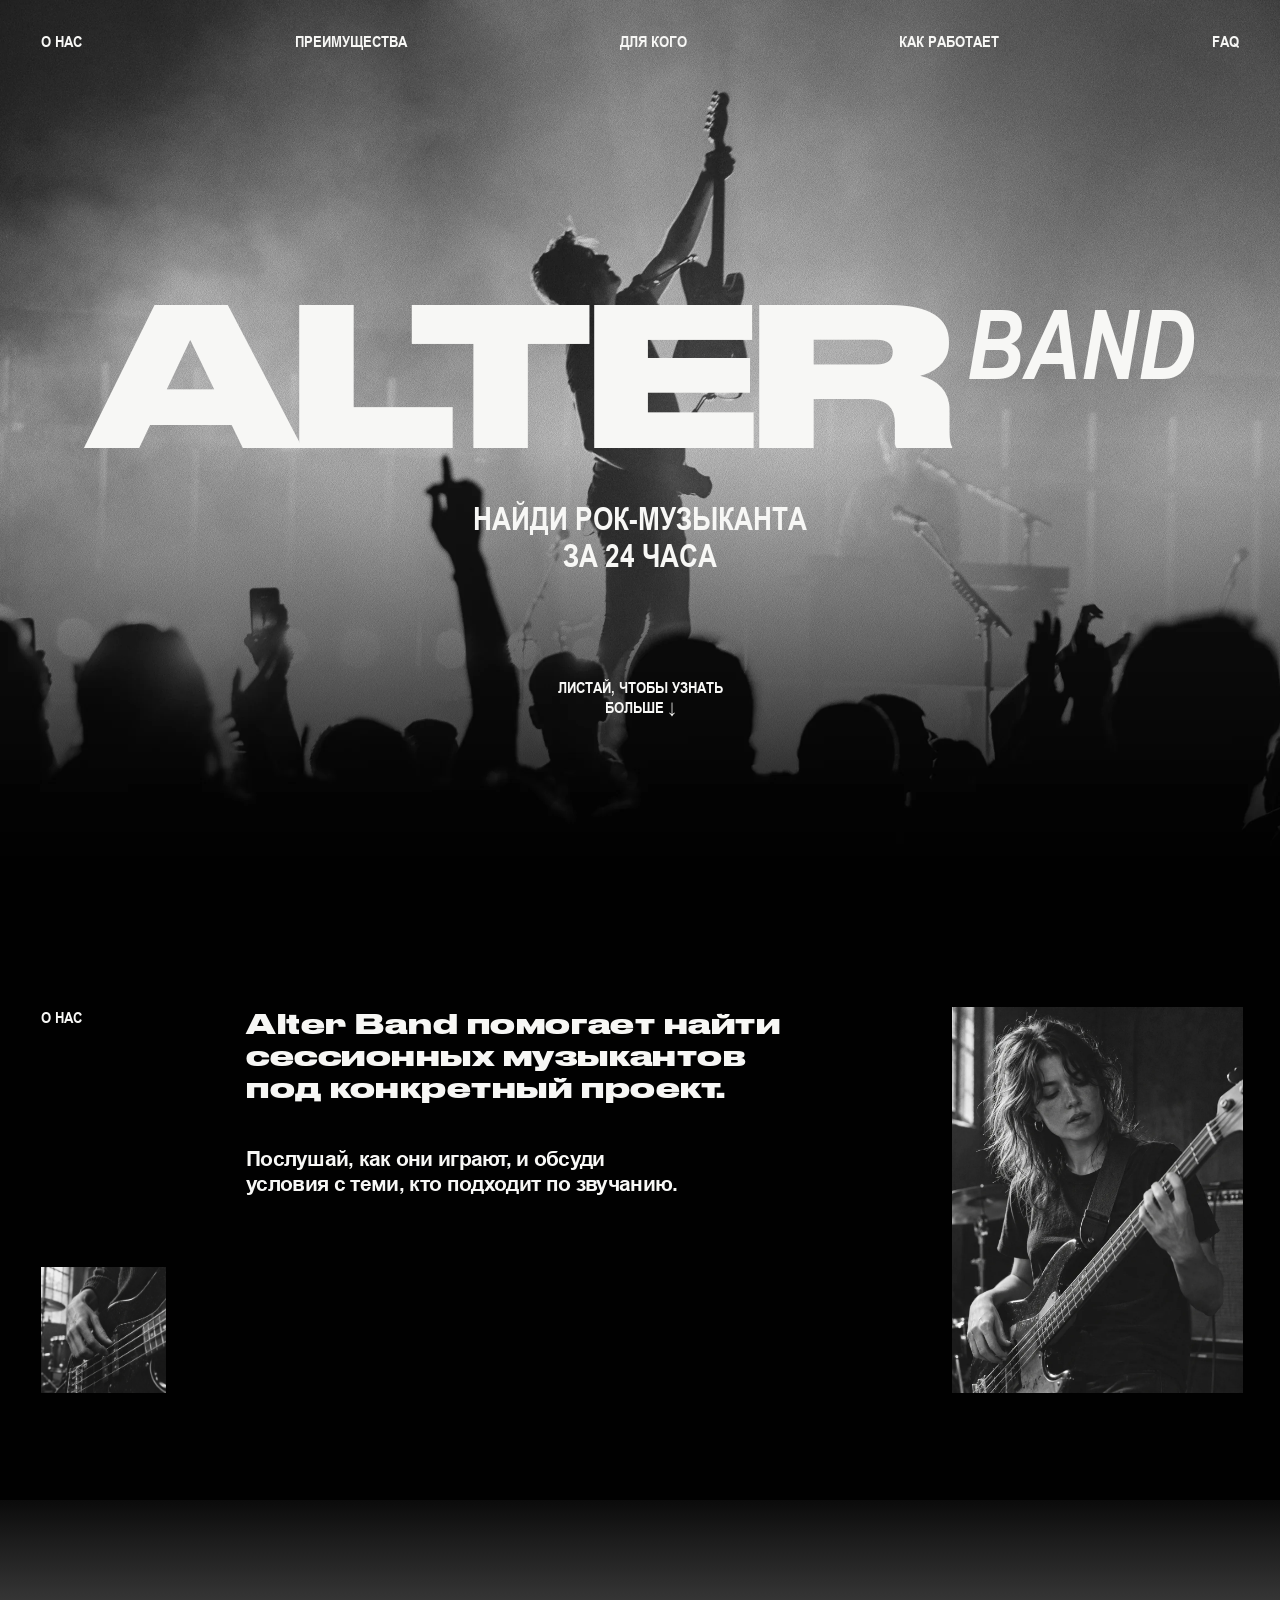
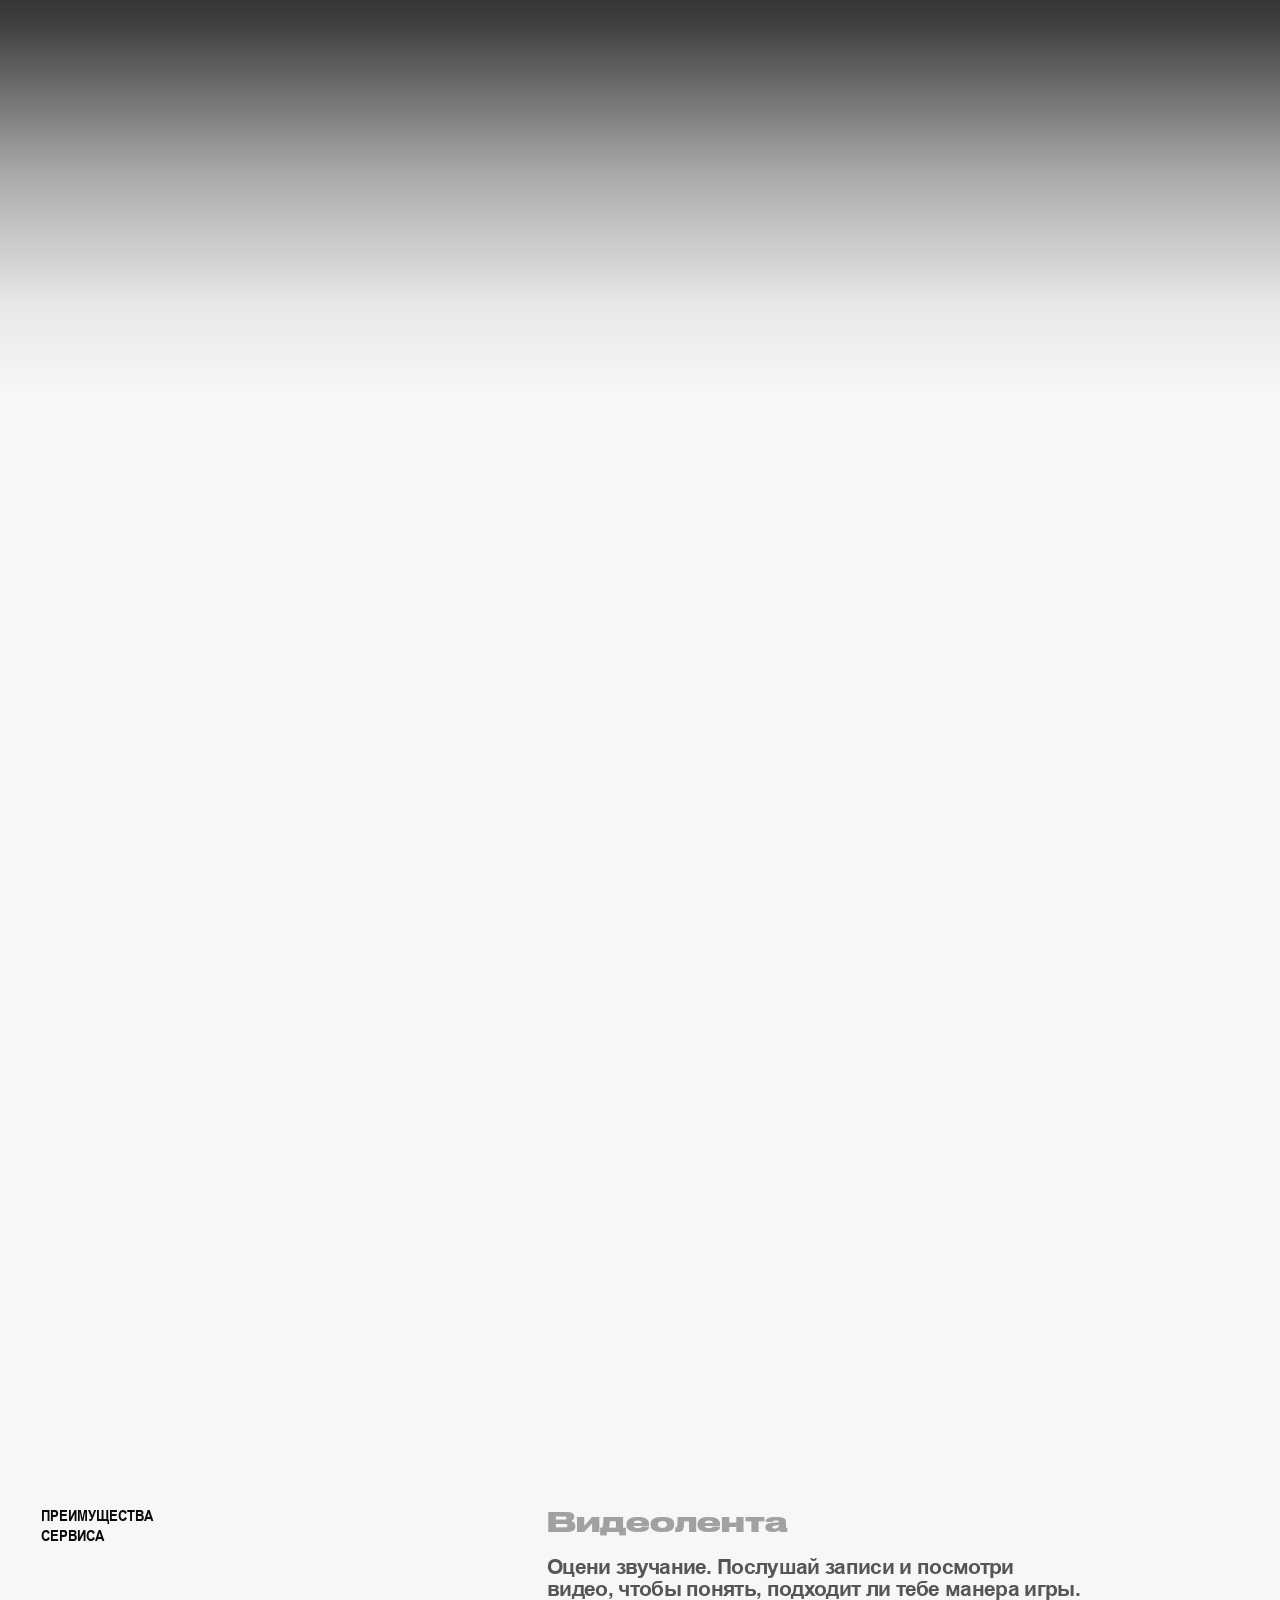
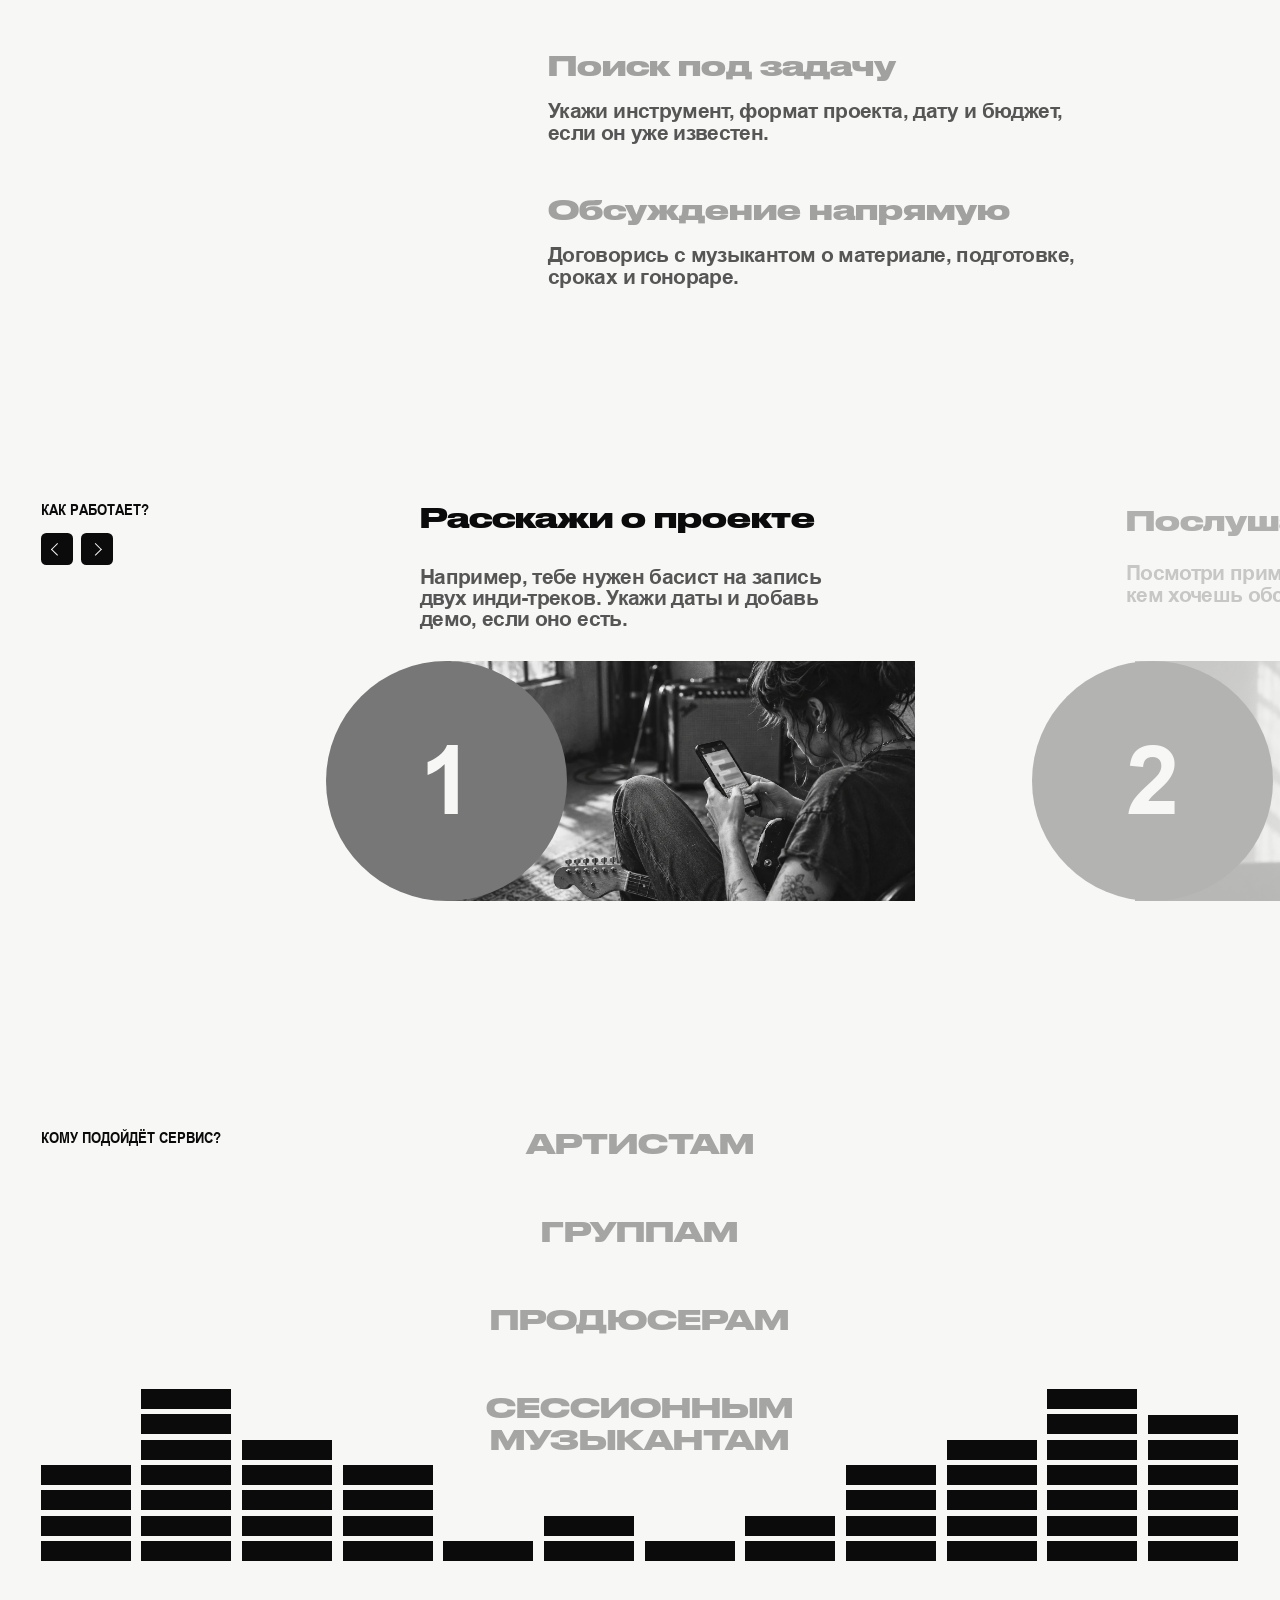
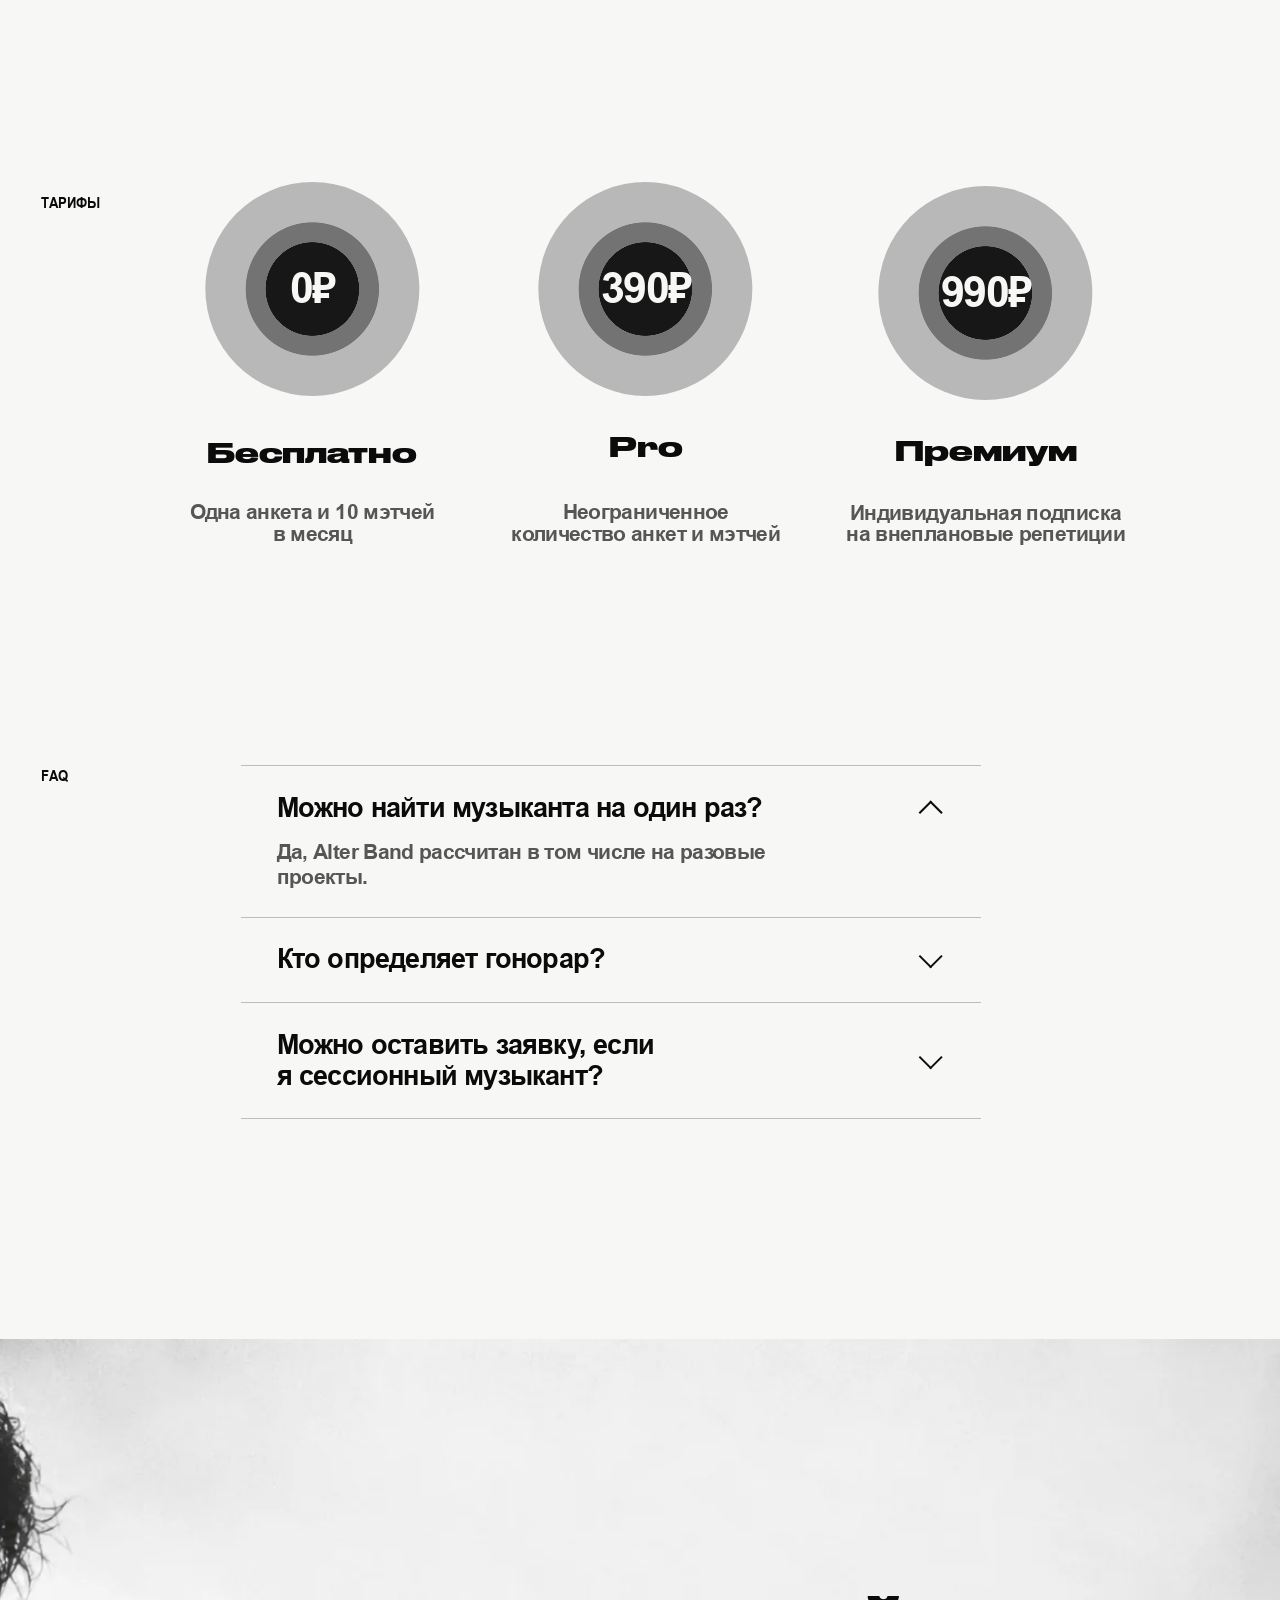
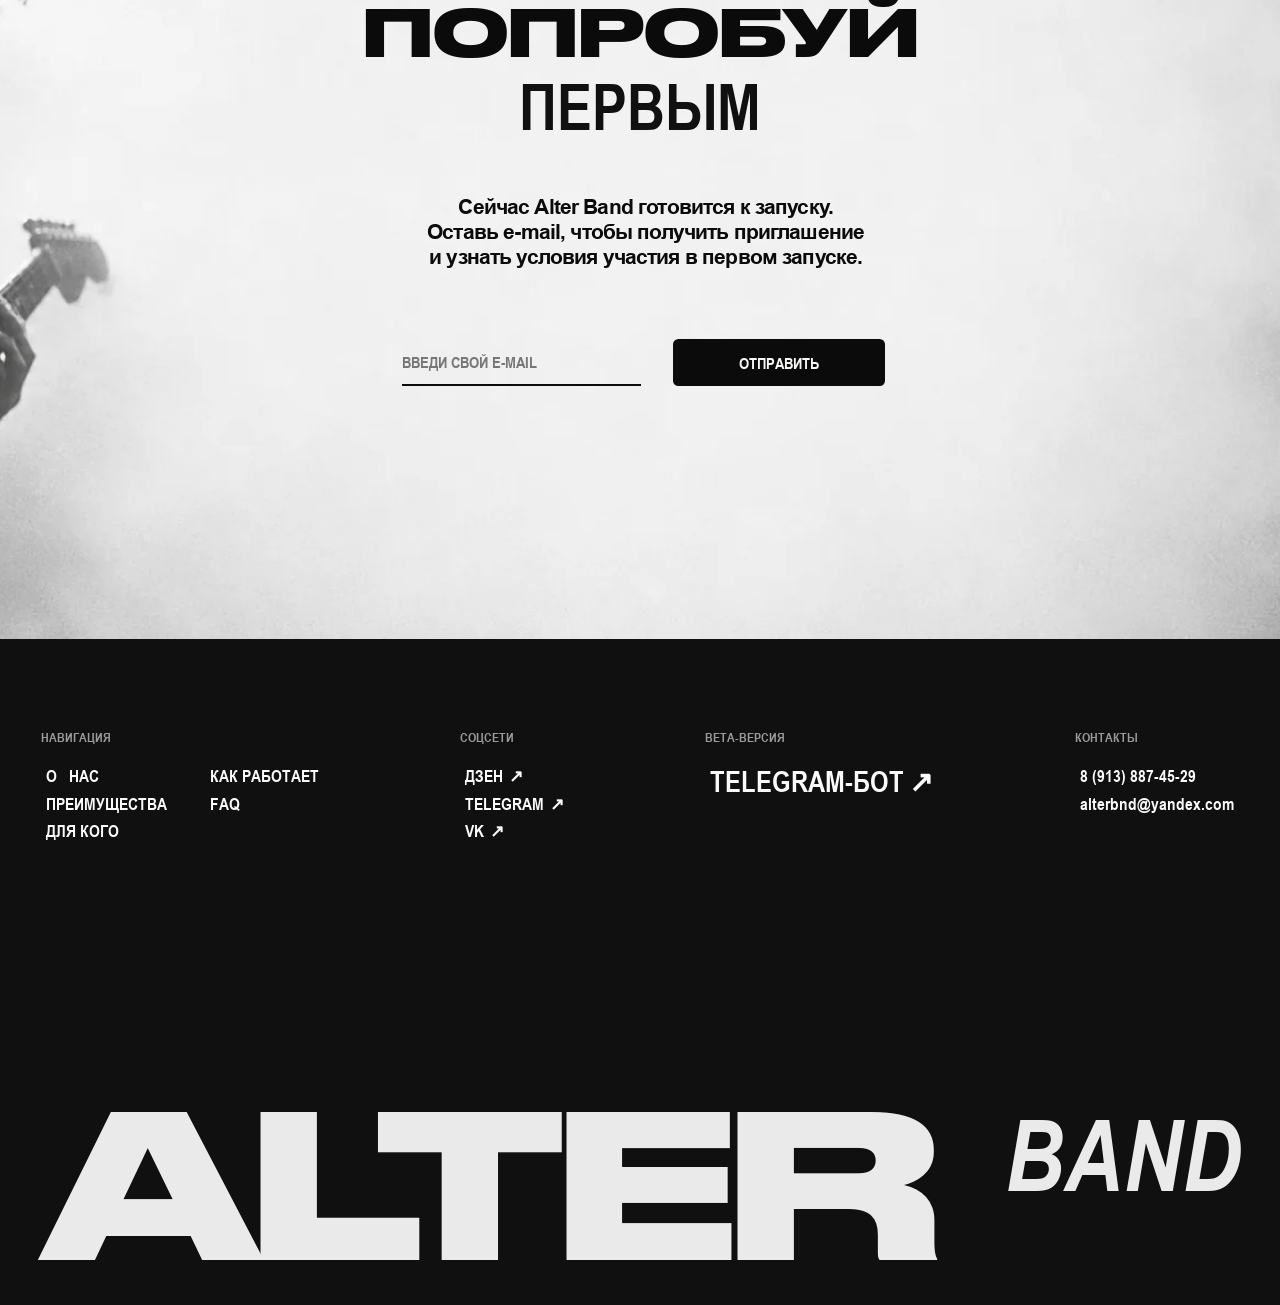
==== commit 3ef990f1: "update" ====
--- a/index.html
+++ b/index.html
@@ -3,21 +3,34 @@
   <head>
     <meta charset="UTF-8" />
     <meta name="viewport" content="width=device-width, initial-scale=1.0" />
-    <meta name="zen-verification" content="8QkyluMASclefLMbcVtiVqJX4OqMY2HtAevwO8wrI7lcbIAnV8pukI1aPP1DI6aB" />
+    <meta
+      name="zen-verification"
+      content="8QkyluMASclefLMbcVtiVqJX4OqMY2HtAevwO8wrI7lcbIAnV8pukI1aPP1DI6aB"
+    />
     <!-- Yandex.Metrika counter -->
     <script type="text/javascript">
-      (function (m, e, t, r, i, k, a) {
-        m[i] = m[i] || function () { (m[i].a = m[i].a || []).push(arguments); };
-        m[i].l = 1 * new Date();
+      ;(function (m, e, t, r, i, k, a) {
+        m[i] =
+          m[i] ||
+          function () {
+            ;(m[i].a = m[i].a || []).push(arguments)
+          }
+        m[i].l = 1 * new Date()
         for (var j = 0; j < document.scripts.length; j++) {
-          if (document.scripts[j].src === r) return;
+          if (document.scripts[j].src === r) return
         }
-        k = e.createElement(t);
-        a = e.getElementsByTagName(t)[0];
-        k.async = 1;
-        k.src = r;
-        a.parentNode.insertBefore(k, a);
-      })(window, document, 'script', 'https://mc.yandex.com/metrika/tag.js?id=114247548', 'ym');
+        k = e.createElement(t)
+        a = e.getElementsByTagName(t)[0]
+        k.async = 1
+        k.src = r
+        a.parentNode.insertBefore(k, a)
+      })(
+        window,
+        document,
+        'script',
+        'https://mc.yandex.com/metrika/tag.js?id=114247548',
+        'ym',
+      )
 
       ym(114247548, 'init', {
         ssr: true,
@@ -28,7 +41,7 @@
         url: location.href,
         accurateTrackBounce: true,
         trackLinks: true,
-      });
+      })
     </script>
     <!-- /Yandex.Metrika counter -->
     <meta
@@ -40,63 +53,23 @@
     <link
       rel="preload"
       as="image"
-      href="images/backSection1-mobile-900.avif"
-      imagesrcset="images/backSection1-mobile-600.avif 600w, images/backSection1-mobile-900.avif 900w, images/backSection1-mobile-1200.avif 1200w"
-      imagesizes="100vw"
-      media="(max-width: 600px)"
-      type="image/avif"
-      fetchpriority="high"
-    />
-    <link
-      rel="preload"
-      as="image"
-      href="images/backSection1-1920.avif"
-      imagesrcset="images/backSection1-768.avif 768w, images/backSection1-1280.avif 1280w, images/backSection1-1920.avif 1920w, images/backSection1-2560.avif 2560w, images/backSection1-3840.avif 3840w"
-      imagesizes="100vw"
-      media="(min-width: 601px)"
-      type="image/avif"
+      href="images/backSection1.webp"
+      type="image/webp"
       fetchpriority="high"
     />
     <link rel="stylesheet" href="style.css" />
     <title>Alter Band — поиск сессионных рок-музыкантов</title>
   </head>
   <body>
-    <noscript><div><img src="https://mc.yandex.com/watch/114247548" style="position: absolute; left: -9999px" alt="" /></div></noscript>
+    <noscript
+      ><div>
+        <img
+          src="https://mc.yandex.com/watch/114247548"
+          style="position: absolute; left: -9999px"
+          alt=""
+        /></div
+    ></noscript>
     <header class="hero" id="top">
-      <picture class="hero__picture" aria-hidden="true">
-        <source
-          media="(max-width: 600px)"
-          type="image/avif"
-          srcset="images/backSection1-mobile-600.avif 600w, images/backSection1-mobile-900.avif 900w, images/backSection1-mobile-1200.avif 1200w"
-          sizes="100vw"
-        />
-        <source
-          media="(max-width: 600px)"
-          type="image/webp"
-          srcset="images/backSection1-mobile-600.webp 600w, images/backSection1-mobile-900.webp 900w, images/backSection1-mobile-1200.webp 1200w"
-          sizes="100vw"
-        />
-        <source
-          type="image/avif"
-          srcset="images/backSection1-768.avif 768w, images/backSection1-1280.avif 1280w, images/backSection1-1920.avif 1920w, images/backSection1-2560.avif 2560w, images/backSection1-3840.avif 3840w"
-          sizes="100vw"
-        />
-        <source
-          type="image/webp"
-          srcset="images/backSection1-768.webp 768w, images/backSection1-1280.webp 1280w, images/backSection1-1920.webp 1920w, images/backSection1-2560.webp 2560w, images/backSection1.webp 3840w"
-          sizes="100vw"
-        />
-        <img
-          class="hero__image"
-          src="images/backSection1.webp"
-          width="3840"
-          height="1800"
-          loading="eager"
-          decoding="async"
-          fetchpriority="high"
-          alt=""
-        />
-      </picture>
       <nav class="nav container" aria-label="Основная навигация">
         <div class="nav__links" id="mobile-menu">
           <a href="#about">О нас</a>
@@ -145,8 +118,24 @@
             </p>
           </div>
           <div class="about-images">
-            <img class="about-images__detail" src="images/about-detail.webp" srcset="images/about-detail-320.webp 320w, images/about-detail-640.webp 640w, images/about-detail-960.webp 960w, images/about-detail.webp 1254w" sizes="(max-width: 600px) 31vw, 9.7917vw" width="1254" height="1254" loading="lazy" decoding="async" alt="Музыкант на сцене" />
-            <img class="about-images__main" src="images/about-musician.webp" srcset="images/about-musician-480.webp 480w, images/about-musician-750.webp 750w, images/about-musician.webp 1122w" sizes="(max-width: 600px) 58vw, 22.7084vw" width="1122" height="1402" loading="lazy" decoding="async" alt="Гитаристка выступает на сцене" />
+            <img
+              class="about-images__detail"
+              src="images/about-detail.webp"
+              width="1254"
+              height="1254"
+              loading="lazy"
+              decoding="async"
+              alt="Музыкант на сцене"
+            />
+            <img
+              class="about-images__main"
+              src="images/about-musician.webp"
+              width="1122"
+              height="1402"
+              loading="lazy"
+              decoding="async"
+              alt="Гитаристка выступает на сцене"
+            />
           </div>
         </div>
       </section>
@@ -155,13 +144,53 @@
         <div class="problem__sticky">
           <div class="container problem__inner">
             <h2><span>Спасаем</span><span>концерты</span></h2>
-            <div class="problem__media" role="img" aria-label="Гитарист выступает на концерте">
-              <img src="images/about-detail.webp" srcset="images/about-detail-320.webp 320w, images/about-detail-640.webp 640w, images/about-detail-960.webp 960w, images/about-detail.webp 1254w" sizes="(max-width: 600px) 92vw, 23.3855vw" width="1254" height="1254" loading="lazy" decoding="async" alt="" aria-hidden="true" />
-              <img src="images/audience-musician.webp" srcset="images/audience-musician-320.webp 320w, images/audience-musician-640.webp 640w, images/audience-musician-960.webp 960w, images/audience-musician.webp 1254w" sizes="(max-width: 600px) 92vw, 23.3855vw" width="1254" height="1254" loading="lazy" decoding="async" alt="" aria-hidden="true" />
-              <img src="images/benefits-musician.webp" srcset="images/benefits-musician-400.webp 400w, images/benefits-musician-800.webp 800w, images/benefits-musician.webp 1161w" sizes="(max-width: 600px) 92vw, 23.3855vw" width="1161" height="1354" loading="lazy" decoding="async" alt="" aria-hidden="true" />
-              <img class="is-current" src="images/concert-musician.webp" srcset="images/concert-musician-320.webp 320w, images/concert-musician-640.webp 640w, images/concert-musician-960.webp 960w, images/concert-musician.webp 1254w" sizes="(max-width: 600px) 92vw, 23.3855vw" width="1254" height="1254" loading="lazy" decoding="async" alt="" aria-hidden="true" />
+            <div
+              class="problem__media"
+              role="img"
+              aria-label="Гитарист выступает на концерте"
+            >
+              <img
+                src="images/about-detail.webp"
+                width="1254"
+                height="1254"
+                loading="lazy"
+                decoding="async"
+                alt=""
+                aria-hidden="true"
+              />
+              <img
+                src="images/audience-musician.webp"
+                width="1254"
+                height="1254"
+                loading="lazy"
+                decoding="async"
+                alt=""
+                aria-hidden="true"
+              />
+              <img
+                src="images/benefits-musician.webp"
+                width="1161"
+                height="1354"
+                loading="lazy"
+                decoding="async"
+                alt=""
+                aria-hidden="true"
+              />
+              <img
+                class="is-current"
+                src="images/concert-musician.webp"
+                width="1254"
+                height="1254"
+                loading="lazy"
+                decoding="async"
+                alt=""
+                aria-hidden="true"
+              />
             </div>
-            <p>Знакомые заняты. А концерт уже через неделю.... найти музыканта<br />и договориться всё ещё нужно.</p>
+            <p>
+              Знакомые заняты. А концерт уже через неделю.... найти музыканта<br />и
+              договориться всё ещё нужно.
+            </p>
           </div>
         </div>
       </section>
@@ -171,24 +200,53 @@
           <p class="eyebrow">Преимущества<br />сервиса</p>
           <div class="features">
             <article class="feature feature--image">
-              <img src="images/benefits-musician.webp" srcset="images/benefits-musician-400.webp 400w, images/benefits-musician-800.webp 800w, images/benefits-musician.webp 1161w" sizes="(max-width: 600px) 1px, 15vw" width="1161" height="1354" loading="lazy" decoding="async" alt="Музыкант играет на сцене" />
+              <img
+                src="images/benefits-musician.webp"
+                width="1161"
+                height="1354"
+                loading="lazy"
+                decoding="async"
+                alt="Музыкант играет на сцене"
+              />
               <div>
                 <h3>Видеолента</h3>
                 <p>
                   <span>Оцени звучание. Послушай записи и посмотри</span>
-                  <span>видео, чтобы понять, подходит ли тебе манера игры.</span>
+                  <span
+                    >видео, чтобы понять, подходит ли тебе манера игры.</span
+                  >
                 </p>
               </div>
             </article>
             <article class="feature">
-              <img src="images/step-listen.webp" srcset="images/step-listen-480.webp 480w, images/step-listen-960.webp 960w, images/step-listen-1440.webp 1440w, images/step-listen.webp 1774w" sizes="(max-width: 600px) 1px, 15vw" width="1774" height="887" loading="lazy" decoding="async" alt="Музыкант играет на гитаре" />
+              <img
+                src="images/step-listen.webp"
+                width="1774"
+                height="887"
+                loading="lazy"
+                decoding="async"
+                alt="Музыкант играет на гитаре"
+              />
               <h3>Поиск под задачу</h3>
-              <p>Укажи инструмент, формат проекта, дату и бюджет, если он уже известен.</p>
+              <p>
+                Укажи инструмент, формат проекта, дату и бюджет, если он уже
+                известен.
+              </p>
             </article>
             <article class="feature">
-              <img src="images/step-agreement.webp" srcset="images/step-agreement-480.webp 480w, images/step-agreement-960.webp 960w, images/step-agreement-1440.webp 1440w, images/step-agreement.webp 1774w" sizes="(max-width: 600px) 1px, 15vw" width="1774" height="887" loading="lazy" decoding="async" alt="Музыканты выступают вместе" />
+              <img
+                src="images/step-agreement.webp"
+                width="1774"
+                height="887"
+                loading="lazy"
+                decoding="async"
+                alt="Музыканты выступают вместе"
+              />
               <h3>Обсуждение напрямую</h3>
-              <p>Договорись с музыкантом о материале, подготовке, сроках и гонораре.</p>
+              <p>
+                Договорись с музыкантом о материале, подготовке, сроках и
+                гонораре.
+              </p>
             </article>
           </div>
         </div>
@@ -201,25 +259,63 @@
             <article class="step">
               <span class="step__number">1</span>
               <h3>Расскажи о проекте</h3>
-              <p>Например, тебе нужен басист на запись двух инди-треков. Укажи даты и добавь демо, если оно есть.</p>
-              <img src="images/step-project.webp" srcset="images/step-project-480.webp 480w, images/step-project-960.webp 960w, images/step-project-1440.webp 1440w, images/step-project.webp 1774w" sizes="(max-width: 600px) 92vw, 37.9102vw" width="1774" height="887" loading="lazy" decoding="async" alt="Музыканты обсуждают проект" />
+              <p>
+                Например, тебе нужен басист на запись двух инди-треков. Укажи
+                даты и добавь демо, если оно есть.
+              </p>
+              <img
+                src="images/step-project.webp"
+                width="1774"
+                height="887"
+                loading="lazy"
+                decoding="async"
+                alt="Музыканты обсуждают проект"
+              />
             </article>
             <article class="step">
               <span class="step__number">2</span>
               <h3>Послушай музыкантов</h3>
-              <p>Посмотри примеры игры и выбери, с кем хочешь обсудить проект.</p>
-              <img src="images/step-listen.webp" srcset="images/step-listen-480.webp 480w, images/step-listen-960.webp 960w, images/step-listen-1440.webp 1440w, images/step-listen.webp 1774w" sizes="(max-width: 600px) 92vw, 37.9102vw" width="1774" height="887" loading="lazy" decoding="async" alt="Музыкант играет на гитаре" />
+              <p>
+                Посмотри примеры игры и выбери, с кем хочешь обсудить проект.
+              </p>
+              <img
+                src="images/step-listen.webp"
+                width="1774"
+                height="887"
+                loading="lazy"
+                decoding="async"
+                alt="Музыкант играет на гитаре"
+              />
             </article>
             <article class="step">
               <span class="step__number">3</span>
               <h3>Договорись об условиях</h3>
               <p>Сверьте даты, объём работы и гонорар.</p>
-              <img src="images/step-agreement.webp" srcset="images/step-agreement-480.webp 480w, images/step-agreement-960.webp 960w, images/step-agreement-1440.webp 1440w, images/step-agreement.webp 1774w" sizes="(max-width: 600px) 92vw, 37.9102vw" width="1774" height="887" loading="lazy" decoding="async" alt="Рок-группа выступает на сцене" />
+              <img
+                src="images/step-agreement.webp"
+                width="1774"
+                height="887"
+                loading="lazy"
+                decoding="async"
+                alt="Рок-группа выступает на сцене"
+              />
             </article>
           </div>
           <div class="slider-controls" aria-label="Управление слайдером">
-            <button class="slider-control slider-control--prev" type="button" aria-label="Предыдущий этап"><span aria-hidden="true"></span></button>
-            <button class="slider-control slider-control--next" type="button" aria-label="Следующий этап"><span aria-hidden="true"></span></button>
+            <button
+              class="slider-control slider-control--prev"
+              type="button"
+              aria-label="Предыдущий этап"
+            >
+              <span aria-hidden="true"></span>
+            </button>
+            <button
+              class="slider-control slider-control--next"
+              type="button"
+              aria-label="Следующий этап"
+            >
+              <span aria-hidden="true"></span>
+            </button>
           </div>
         </div>
       </section>
@@ -229,20 +325,66 @@
           <p class="eyebrow">Кому подойдёт сервис?</p>
           <div class="audience__content">
             <div class="audience__list">
-              <p class="audience__option" data-image="images/audience-musician.webp" data-srcset="images/audience-musician-320.webp 320w, images/audience-musician-640.webp 640w, images/audience-musician-960.webp 960w, images/audience-musician.webp 1254w" data-alt="Артист выступает с микрофоном">Артистам</p>
-              <p class="audience__option" data-image="images/concert-musician.webp" data-srcset="images/concert-musician-320.webp 320w, images/concert-musician-640.webp 640w, images/concert-musician-960.webp 960w, images/concert-musician.webp 1254w" data-alt="Гитарист выступает с группой">Группам</p>
-              <p class="audience__option" data-image="images/about-musician.webp" data-srcset="images/about-musician-480.webp 480w, images/about-musician-750.webp 750w, images/about-musician.webp 1122w" data-alt="Музыкант записывает басовую партию">Продюсерам</p>
-              <p class="audience__option" data-image="images/benefits-musician.webp" data-srcset="images/benefits-musician-400.webp 400w, images/benefits-musician-800.webp 800w, images/benefits-musician.webp 1161w" data-alt="Барабанщица играет на установке">Сессионным музыкантам</p>
+              <p
+                class="audience__option"
+                data-image="images/audience-musician.webp"
+                data-alt="Артист выступает с микрофоном"
+              >
+                Артистам
+              </p>
+              <p
+                class="audience__option"
+                data-image="images/concert-musician.webp"
+                data-alt="Гитарист выступает с группой"
+              >
+                Группам
+              </p>
+              <p
+                class="audience__option"
+                data-image="images/about-musician.webp"
+                data-alt="Музыкант записывает басовую партию"
+              >
+                Продюсерам
+              </p>
+              <p
+                class="audience__option"
+                data-image="images/benefits-musician.webp"
+                data-alt="Барабанщица играет на установке"
+              >
+                Сессионным музыкантам
+              </p>
             </div>
             <div class="audience__preview" aria-live="polite">
-              <img src="images/audience-musician.webp" srcset="images/audience-musician-320.webp 320w, images/audience-musician-640.webp 640w, images/audience-musician-960.webp 960w, images/audience-musician.webp 1254w" sizes="(max-width: 600px) 1px, 13.2813vw" width="1254" height="1254" loading="lazy" decoding="async" alt="Артист выступает с микрофоном" />
+              <img
+                src="images/audience-musician.webp"
+                srcset="
+                  images/audience-musician-320.webp  320w,
+                  images/audience-musician-640.webp  640w,
+                  images/audience-musician-960.webp  960w,
+                  images/audience-musician.webp     1254w
+                "
+                sizes="(max-width: 600px) 92vw, 13.2813vw"
+                width="1254"
+                height="1254"
+                loading="lazy"
+                decoding="async"
+                alt="Артист выступает с микрофоном"
+              />
             </div>
           </div>
           <div class="audience__equalizer" aria-hidden="true">
-            <i style="--a: 4; --b: 6; --c: 5; --d: 7"></i><i style="--a: 7; --b: 5; --c: 6; --d: 4"></i><i style="--a: 5; --b: 7; --c: 4; --d: 6"></i>
-            <i style="--a: 4; --b: 3; --c: 6; --d: 5"></i><i style="--a: 1; --b: 2; --c: 1; --d: 2"></i><i style="--a: 2; --b: 1; --c: 2; --d: 1"></i>
-            <i style="--a: 1; --b: 2; --c: 1; --d: 2"></i><i style="--a: 2; --b: 1; --c: 2; --d: 1"></i><i style="--a: 4; --b: 6; --c: 3; --d: 5"></i>
-            <i style="--a: 5; --b: 4; --c: 7; --d: 6"></i><i style="--a: 7; --b: 5; --c: 6; --d: 4"></i><i style="--a: 6; --b: 7; --c: 4; --d: 5"></i>
+            <i style="--a: 4; --b: 6; --c: 5; --d: 7"></i
+            ><i style="--a: 7; --b: 5; --c: 6; --d: 4"></i
+            ><i style="--a: 5; --b: 7; --c: 4; --d: 6"></i>
+            <i style="--a: 4; --b: 3; --c: 6; --d: 5"></i
+            ><i style="--a: 1; --b: 2; --c: 1; --d: 2"></i
+            ><i style="--a: 2; --b: 1; --c: 2; --d: 1"></i>
+            <i style="--a: 1; --b: 2; --c: 1; --d: 2"></i
+            ><i style="--a: 2; --b: 1; --c: 2; --d: 1"></i
+            ><i style="--a: 4; --b: 6; --c: 3; --d: 5"></i>
+            <i style="--a: 5; --b: 4; --c: 7; --d: 6"></i
+            ><i style="--a: 7; --b: 5; --c: 6; --d: 4"></i
+            ><i style="--a: 6; --b: 7; --c: 4; --d: 5"></i>
           </div>
         </div>
       </section>
@@ -267,9 +409,24 @@
               <p>Индивидуальная подписка<br />на внеплановые репетиции</p>
             </article>
           </div>
-          <div class="pricing-controls" aria-label="Управление каруселью тарифов">
-            <button class="pricing-control pricing-control--prev" type="button" aria-label="Предыдущий тариф"><span aria-hidden="true"></span></button>
-            <button class="pricing-control pricing-control--next" type="button" aria-label="Следующий тариф"><span aria-hidden="true"></span></button>
+          <div
+            class="pricing-controls"
+            aria-label="Управление каруселью тарифов"
+          >
+            <button
+              class="pricing-control pricing-control--prev"
+              type="button"
+              aria-label="Предыдущий тариф"
+            >
+              <span aria-hidden="true"></span>
+            </button>
+            <button
+              class="pricing-control pricing-control--next"
+              type="button"
+              aria-label="Следующий тариф"
+            >
+              <span aria-hidden="true"></span>
+            </button>
           </div>
         </div>
       </section>
@@ -286,17 +443,32 @@
             <p>Артист и музыкант обсуждают сумму и условия оплаты напрямую.</p>
           </details>
           <details name="faq">
-            <summary>Можно оставить заявку, если<br />я сессионный музыкант?</summary>
-            <p>Да. Оставь свои контакты, и мы расскажем об условиях участия в первом запуске.</p>
+            <summary>
+              Можно оставить заявку, если<br />я сессионный музыкант?
+            </summary>
+            <p>
+              Да. Оставь свои контакты, и мы расскажем об условиях участия в
+              первом запуске.
+            </p>
           </details>
         </div>
       </section>
 
       <section class="signup" id="signup">
-        <img src="images/signup-background.webp" width="1906" height="825" loading="lazy" decoding="async" alt="Музыканты выступают на сцене" />
+        <img
+          src="images/signup-background.webp"
+          width="1906"
+          height="825"
+          loading="lazy"
+          decoding="async"
+          alt="Музыканты выступают на сцене"
+        />
         <div class="signup__content container">
           <h2><strong>Попробуй</strong><span>Первым</span></h2>
-          <p>Сейчас Alter Band готовится к запуску.<br />Оставь e-mail, чтобы получить приглашение<br />и узнать условия участия в первом запуске.</p>
+          <p>
+            Сейчас Alter Band готовится к запуску.<br />Оставь e-mail, чтобы
+            получить приглашение<br />и узнать условия участия в первом запуске.
+          </p>
           <form
             class="signup__form"
             action="https://formspree.io/f/myewknar"
@@ -304,7 +476,15 @@
             novalidate
           >
             <label class="sr-only" for="email">E-mail</label>
-            <input id="email" name="email" type="email" autocomplete="email" aria-describedby="form-status" placeholder="Введи свой e-mail" required />
+            <input
+              id="email"
+              name="email"
+              type="email"
+              autocomplete="email"
+              aria-describedby="form-status"
+              placeholder="Введи свой e-mail"
+              required
+            />
             <button type="submit">Отправить</button>
             <p class="form-status" id="form-status" aria-live="polite"></p>
           </form>
@@ -330,13 +510,34 @@
         </nav>
         <div class="footer__socials">
           <p>Соцсети</p>
-          <a href="https://dzen.ru/id/6ae25464f3d703645be7f0e9" target="_blank" rel="noopener noreferrer">Дзен <span aria-hidden="true">↗</span></a>
-          <a href="https://t.me/alterband" target="_blank" rel="noopener noreferrer">Telegram <span aria-hidden="true">↗</span></a>
-          <a href="https://vk.ru/alter_band" target="_blank" rel="noopener noreferrer">VK <span aria-hidden="true">↗</span></a>
+          <a
+            href="https://dzen.ru/id/6ae25464f3d703645be7f0e9"
+            target="_blank"
+            rel="noopener noreferrer"
+            >Дзен <span aria-hidden="true">↗</span></a
+          >
+          <a
+            href="https://t.me/alterband"
+            target="_blank"
+            rel="noopener noreferrer"
+            >Telegram <span aria-hidden="true">↗</span></a
+          >
+          <a
+            href="https://vk.ru/alter_band"
+            target="_blank"
+            rel="noopener noreferrer"
+            >VK <span aria-hidden="true">↗</span></a
+          >
         </div>
         <div class="footer__beta">
           <p>Beta-версия</p>
-          <a class="footer__beta-link" href="https://web.telegram.org/a/#9233189927" target="_blank" rel="noopener noreferrer">Telegram-бот <span aria-hidden="true">↗</span></a>
+          <a
+            class="footer__beta-link"
+            href="https://web.telegram.org/a/#9233189927"
+            target="_blank"
+            rel="noopener noreferrer"
+            >Telegram-бот <span aria-hidden="true">↗</span></a
+          >
         </div>
         <div class="footer__contacts">
           <p>Контакты</p>
@@ -344,7 +545,9 @@
           <a href="mailto:alterbnd@yandex.com">alterbnd@yandex.com</a>
         </div>
       </div>
-      <a class="footer__logo" href="#top" aria-label="Alter Band, наверх"><span>Alter</span><i>Band</i></a>
+      <a class="footer__logo" href="#top" aria-label="Alter Band, наверх"
+        ><span>Alter</span><i>Band</i></a
+      >
     </footer>
 
     <a class="compact-logo" href="#top" aria-label="Alter Band, наверх">
--- a/style.css
+++ b/style.css
@@ -192,19 +192,18 @@
   overflow: hidden;
   color: var(--white);
   background-color: var(--black);
+  background-image: url('images/backSection1.png');
+  background-image: image-set(
+    url('images/backSection1.webp') type('image/webp'),
+    url('images/backSection1.png') type('image/png')
+  );
+  background-position: center;
+  background-repeat: no-repeat;
+  background-size: cover;
 }
 
 .hero::after {
   display: none;
-}
-
-.hero__picture {
-  position: absolute;
-  inset: 0;
-  display: block;
-  width: 100%;
-  height: 100%;
-  overflow: hidden;
 }
 
 .hero__image,
@@ -1026,6 +1025,19 @@
   display: none;
 }
 
+@media (min-width: 1025px) and (hover: hover) and (pointer: fine) {
+  #process .steps {
+    cursor: grab;
+  }
+
+  #process .steps.is-dragging {
+    scroll-behavior: auto;
+    scroll-snap-type: none;
+    cursor: grabbing;
+    user-select: none;
+  }
+}
+
 #process .step {
   position: relative;
   display: block;
@@ -1064,7 +1076,7 @@
 #process .step p {
   position: absolute;
   top: 13.0208333vw;
-  left: calc(34.7395833vw - var(--step-content-shift));
+  left: calc(26.875vw - var(--step-content-shift));
   width: 32.34375vw;
   max-width: none;
   margin: 0;
@@ -1077,13 +1089,13 @@
 
 #process .step:nth-child(2) p {
   top: 12.7604167vw;
-  left: calc(35vw - var(--step-content-shift));
+  left: calc(26.875vw - var(--step-content-shift));
   width: 29.4791667vw;
 }
 
 #process .step:nth-child(3) p {
   top: 12.7604167vw;
-  left: calc(34.375vw - var(--step-content-shift));
+  left: calc(28.6979167vw - var(--step-content-shift));
   width: 22.65625vw;
 }
 
@@ -2942,20 +2954,27 @@
     flex-direction: column;
   }
 
+  .problem {
+    padding-top: clamp(8.5rem, 36vw, 10rem);
+  }
+
   .problem h2 span {
     width: 100%;
     font-size: 9.2vw;
     line-height: 0.93;
     white-space: normal;
+    transition: transform 80ms linear;
   }
 
   .problem h2 span:last-child {
     left: auto;
+    transform: translate3d(var(--problem-mobile-right-x, 115%), 0, 0);
     text-align: right;
   }
 
   .problem h2 span:first-child {
     left: auto;
+    transform: translate3d(var(--problem-mobile-left-x, -115%), 0, 0);
   }
 
   .problem img {
@@ -3222,10 +3241,11 @@
   }
 
   #audience .audience__preview {
-    display: none;
-    width: 75vw;
-    height: 75vw;
-    margin: 16vw auto 0;
+    display: block;
+    width: 100%;
+    height: auto;
+    margin: 16vw 0 0;
+    aspect-ratio: 1;
   }
 
   #audience .audience__equalizer {
@@ -3580,14 +3600,14 @@
     left: 0;
     display: block;
     width: 100%;
-    font-size: 19vw;
+    font-size: 20vw;
     line-height: 0.8;
-    letter-spacing: -0.95vw;
+    letter-spacing: -1vw;
     text-align: center;
   }
 
   .footer__logo i {
-    top: 24vw;
+    top: 20.5vw;
     left: 0;
     display: block;
     width: 100%;
@@ -3596,3 +3616,116 @@
     text-align: center;
   }
 }
+
+/* Desktop keeps the 1920x900 vw composition. Full-screen scenes fill the
+   viewport; content-driven scenes use a shared visual rhythm. */
+@media (min-width: 1025px) {
+  :root {
+    --desktop-stage-base: 46.875vw;
+    --desktop-fullscreen-height: max(100vh, var(--desktop-stage-base));
+    --desktop-fullscreen-offset: calc(
+      (var(--desktop-fullscreen-height) - var(--desktop-stage-base)) / 2
+    );
+    --problem-stage-offset: max(
+      0px,
+      calc(100vh - var(--desktop-stage-base))
+    );
+  }
+
+  .hero,
+  .signup {
+    height: var(--desktop-fullscreen-height);
+  }
+
+  #about,
+  #benefits,
+  #process,
+  #faq {
+    height: var(--desktop-stage-base);
+  }
+
+  /* Their visible content ends at different points inside the 1920x900
+     composition. These two heights keep the visual gap between sections
+     aligned with the rest of the page. */
+  #audience {
+    height: 54.53125vw;
+  }
+
+  #pricing {
+    height: 42.34375vw;
+  }
+
+  #about .section-grid,
+  #benefits > .container,
+  #process > .container,
+  #audience > .container,
+  #pricing > .container {
+    top: 0;
+    bottom: auto;
+    height: var(--desktop-stage-base);
+  }
+
+  .hero__content,
+  .signup__content {
+    top: var(--desktop-fullscreen-offset);
+    bottom: auto;
+    height: var(--desktop-stage-base);
+  }
+
+  #about,
+  #benefits {
+    overflow: hidden;
+  }
+
+  .problem {
+    height: calc(100vh + var(--desktop-stage-base));
+  }
+
+  .problem::before {
+    height: calc(clamp(180px, 15vw, 300px) + var(--problem-stage-offset));
+  }
+
+  .problem__sticky {
+    height: 100vh;
+  }
+
+  .problem__inner {
+    top: var(--problem-stage-offset);
+    bottom: auto;
+    height: var(--desktop-stage-base);
+  }
+
+  .signup > img {
+    top: 0;
+    left: 0;
+    width: 100%;
+    height: 100%;
+    object-fit: cover;
+    object-position: center;
+  }
+
+  #faq {
+    display: block;
+    height: auto;
+    min-height: 0;
+    padding: 9.7916667vw 0 17.1875vw;
+  }
+
+  .footer {
+    --desktop-footer-height: clamp(43.75vw, 78vh, 52vw);
+    --footer-logo-top: calc(var(--desktop-footer-height) - 19.2708333vw);
+    height: var(--desktop-footer-height);
+  }
+
+  .footer__links {
+    top: clamp(5.2083333vw, 10vh, 8vw);
+  }
+
+  .footer__logo span {
+    top: var(--footer-logo-top);
+  }
+
+  .footer__logo i {
+    top: calc(var(--footer-logo-top) + 2.9583333vw);
+  }
+}
